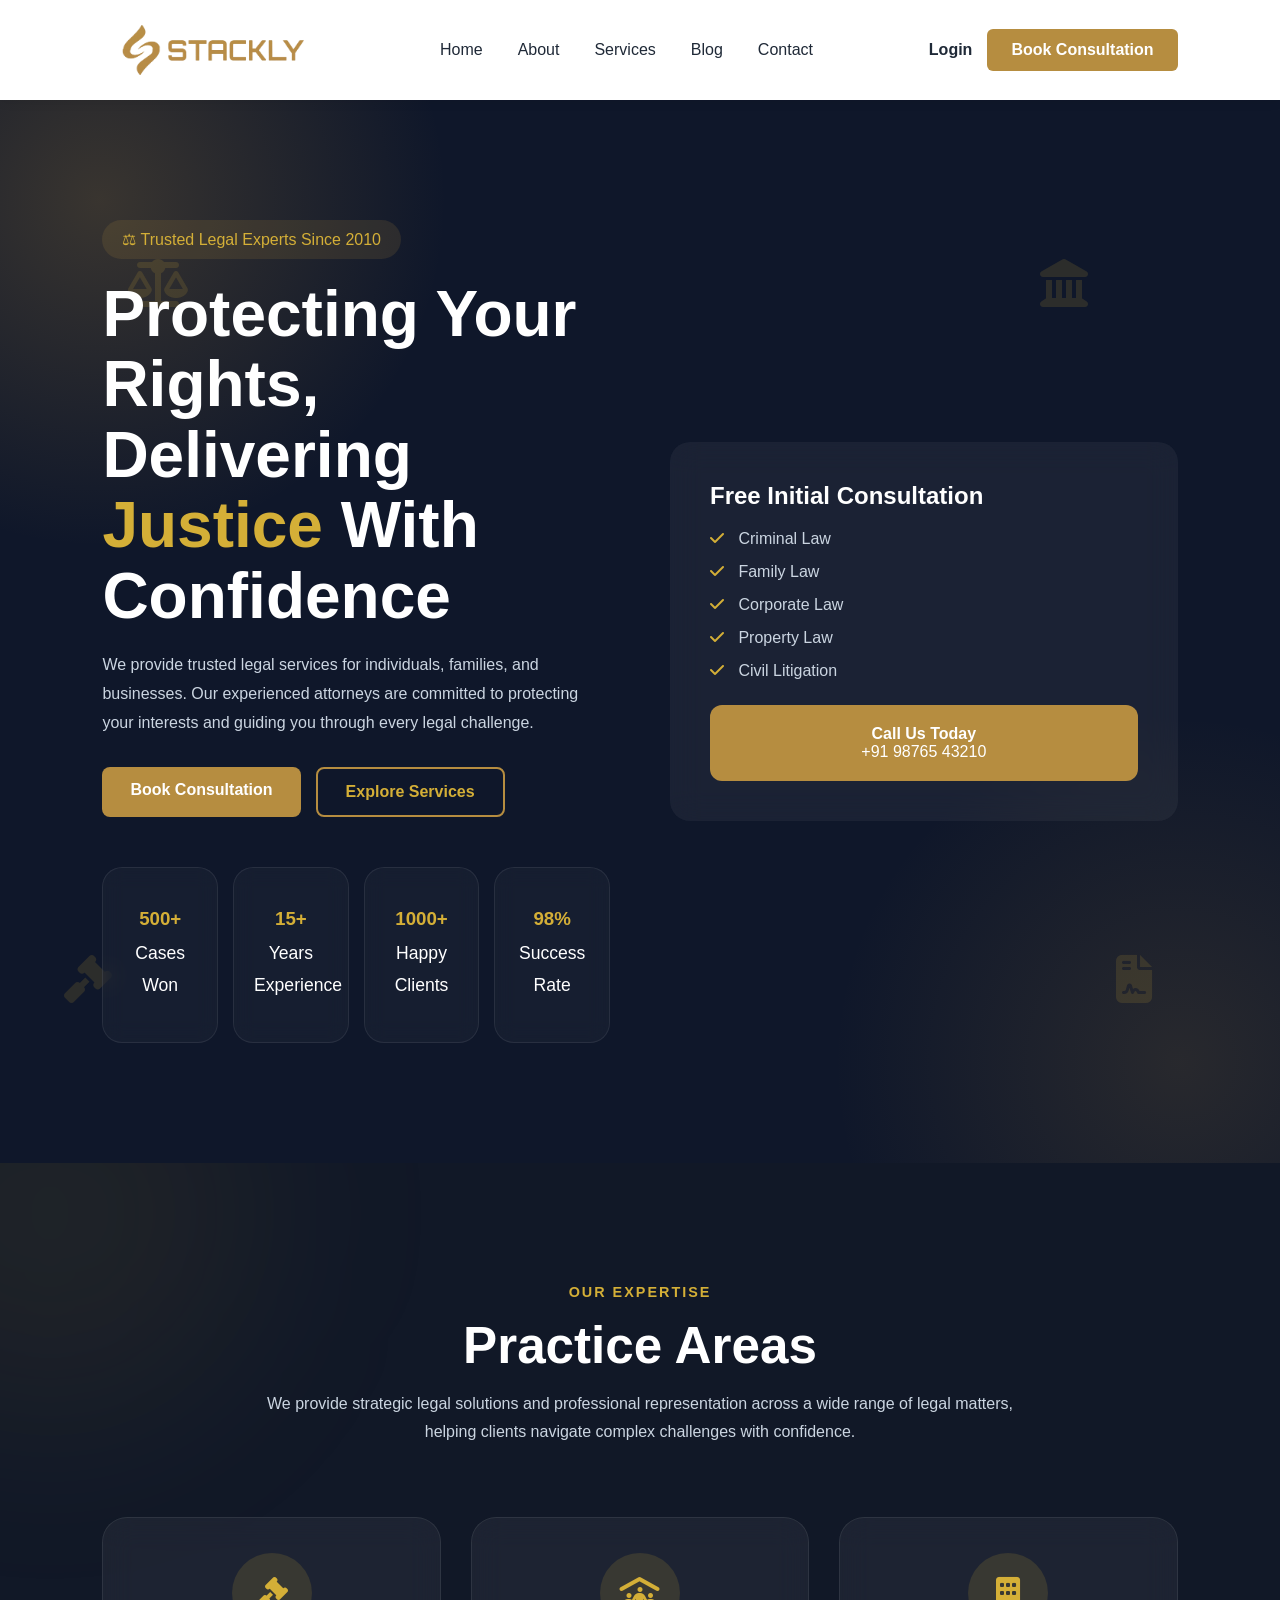
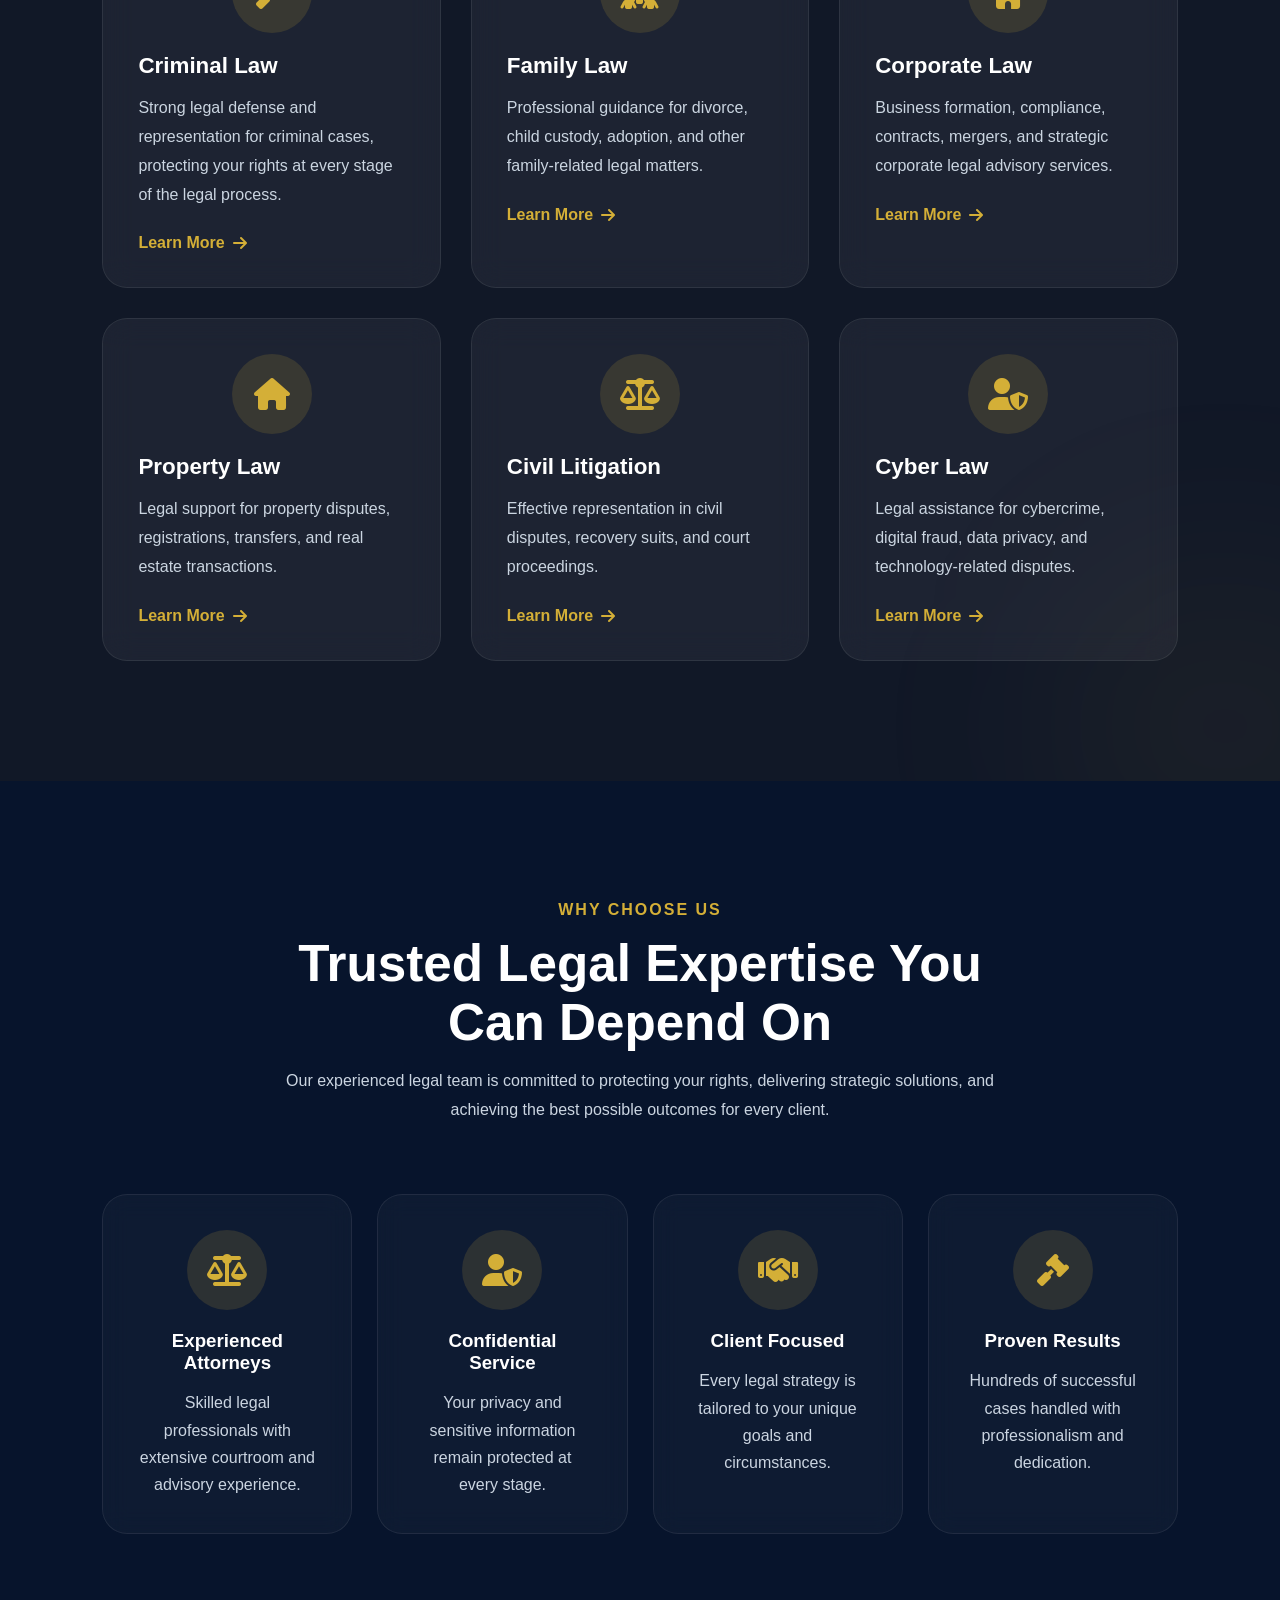
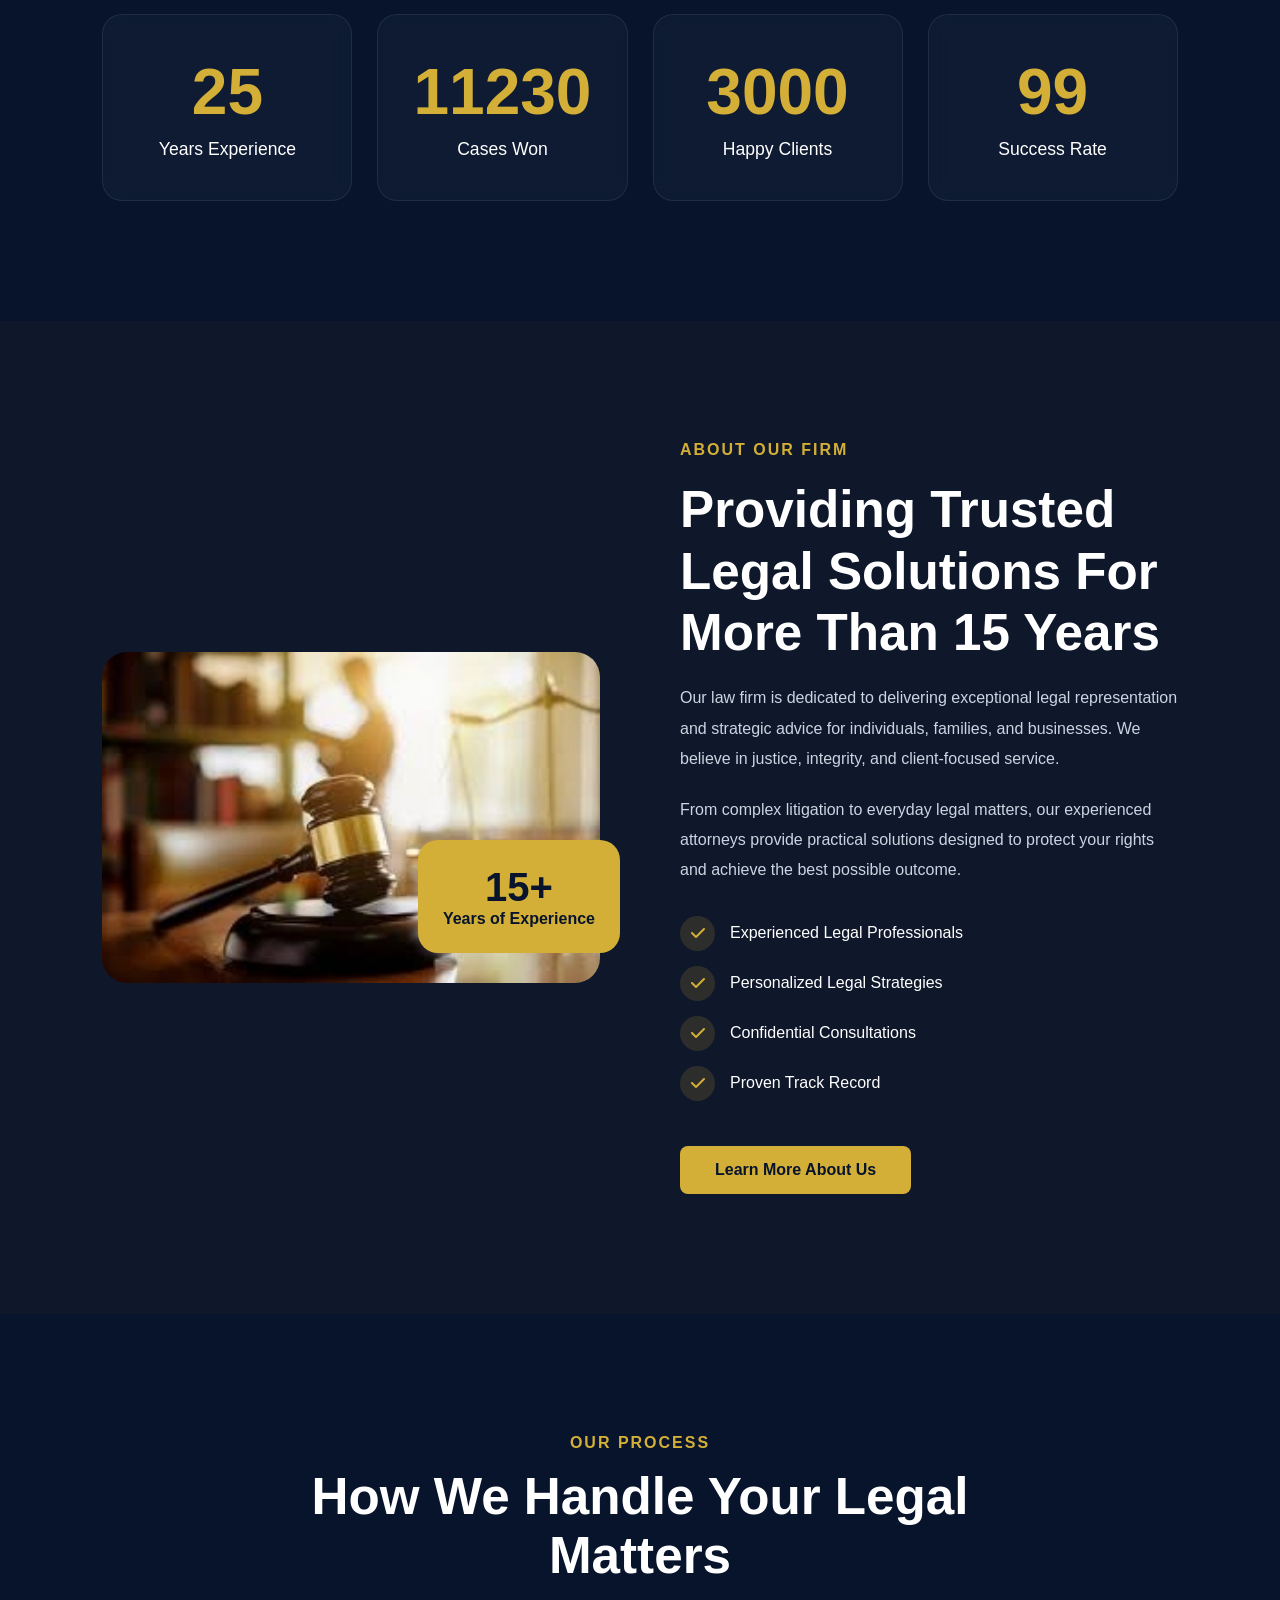
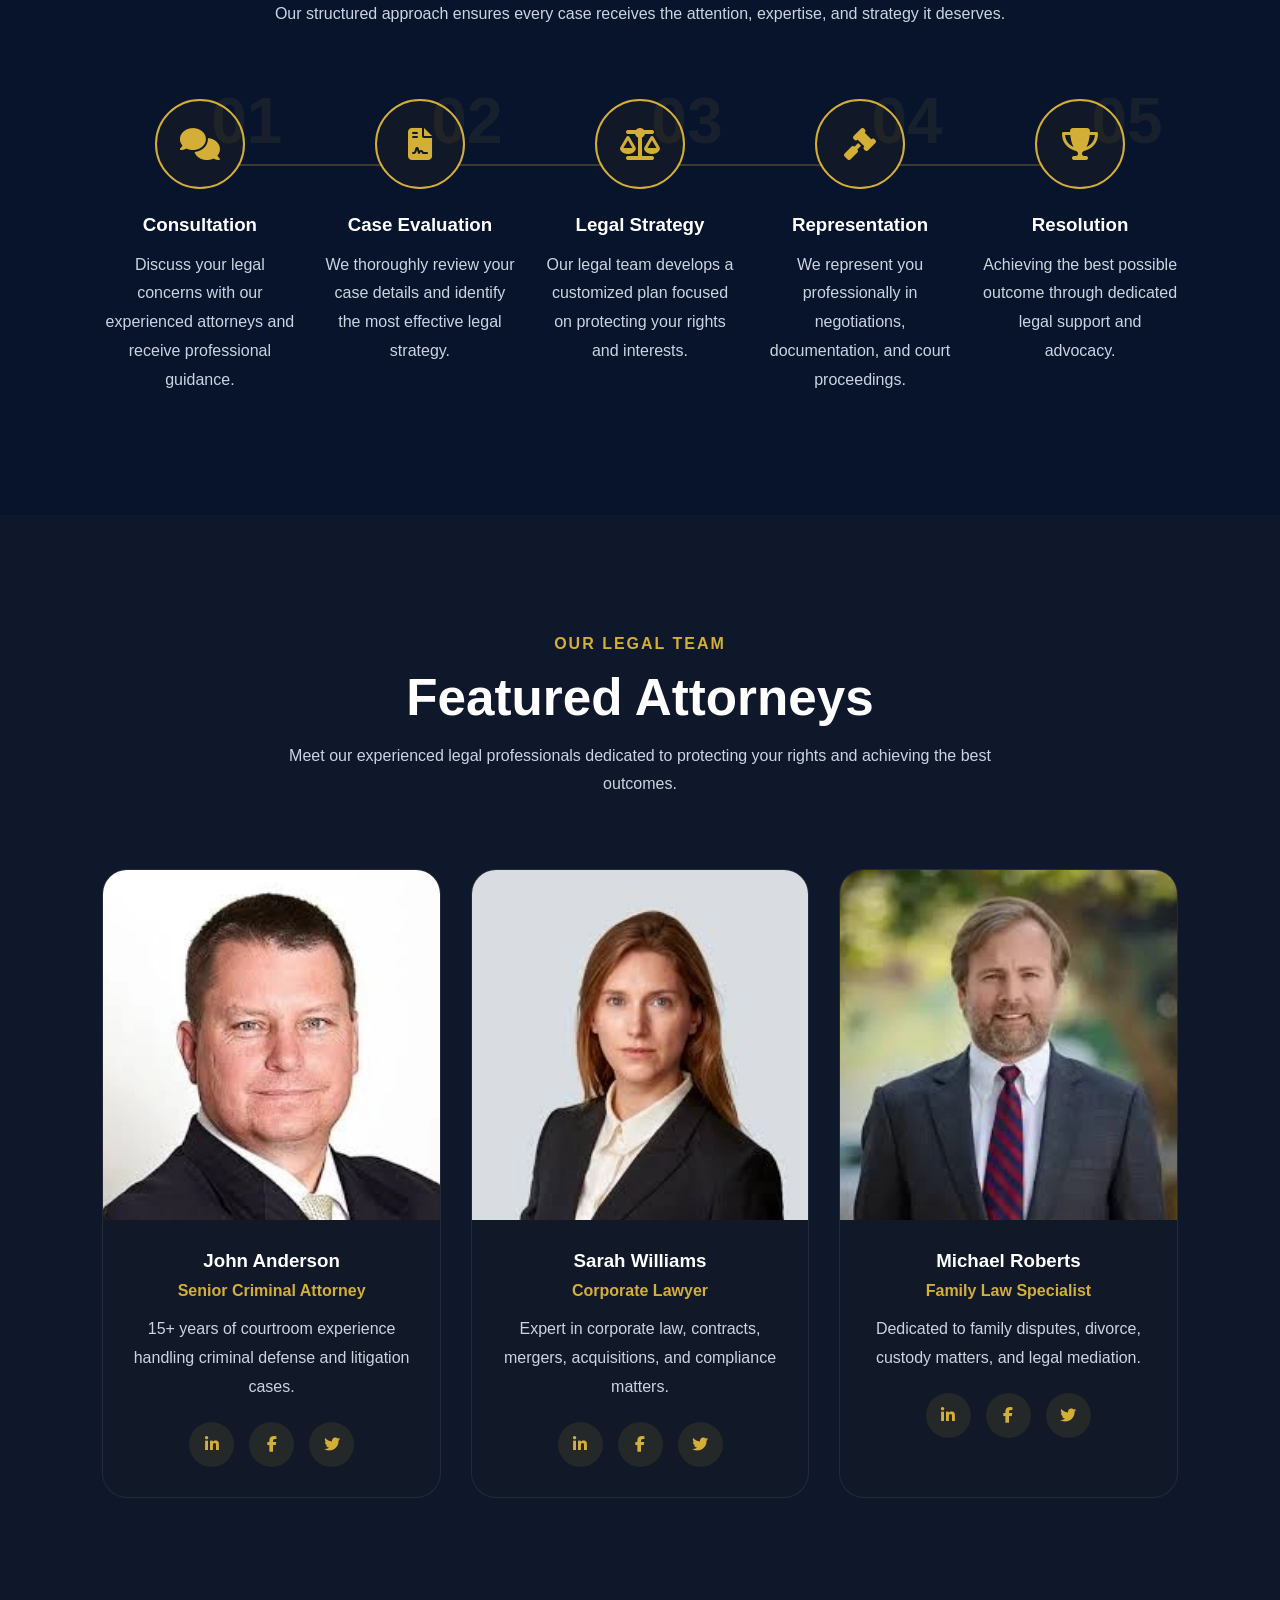
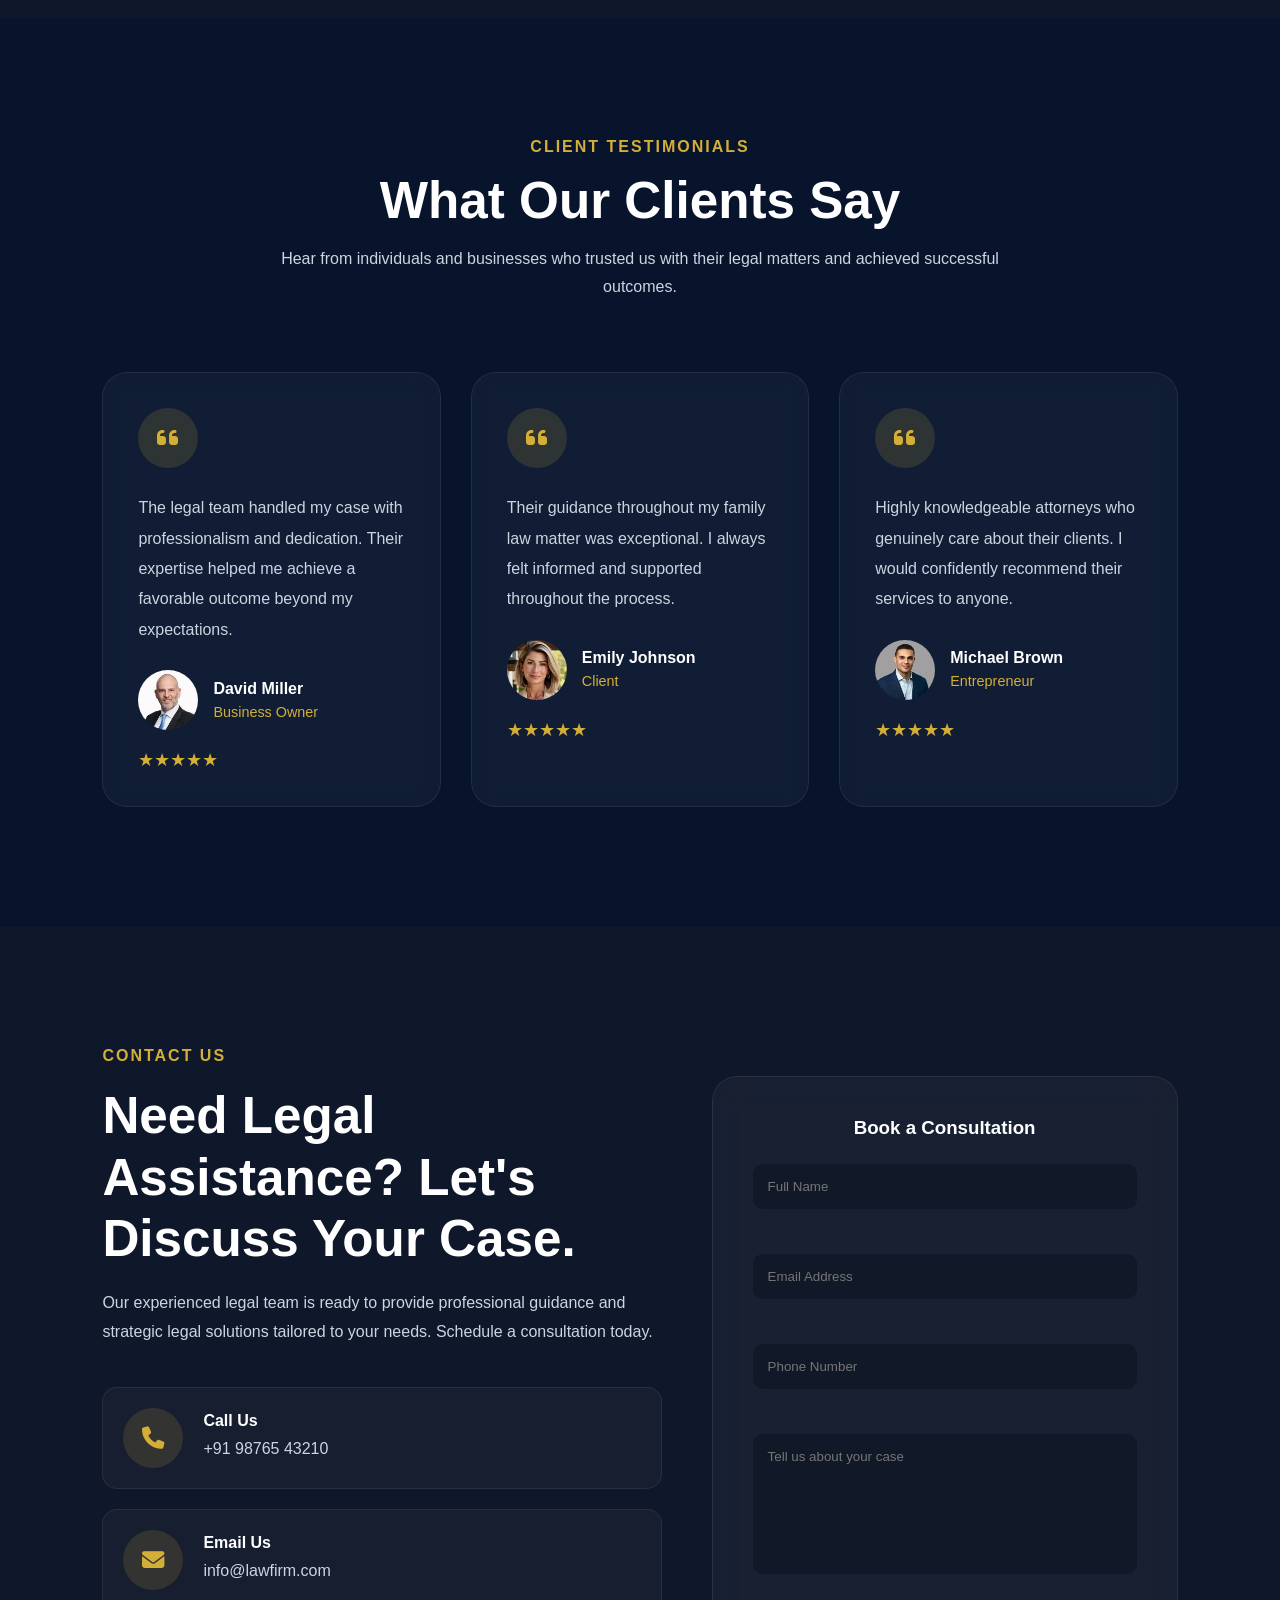
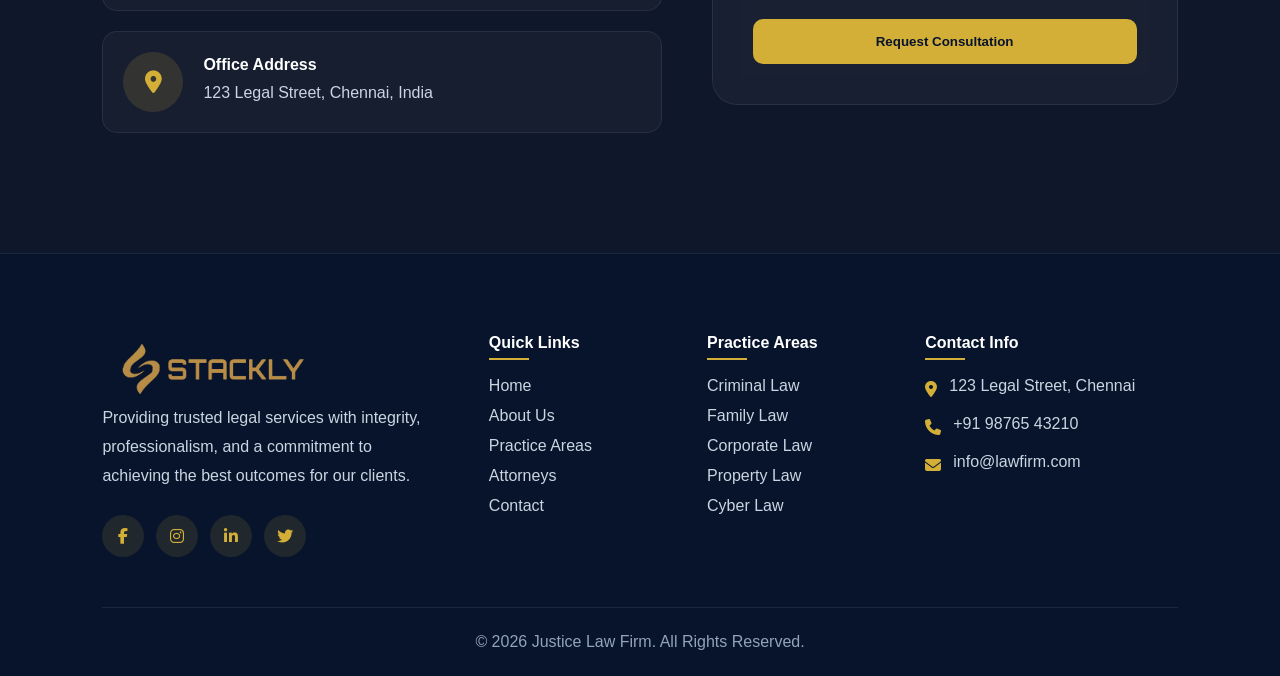
==== index.html @ b15502af "Law services" ====
<!DOCTYPE html>
<html lang="en">

<head>
    <meta charset="UTF-8">
    <meta name="viewport" content="width=device-width, initial-scale=1.0">
    <title>Law Services Navbar</title>
    <link rel="stylesheet" href="style.css">

    <link rel="stylesheet"
        href="https://cdnjs.cloudflare.com/ajax/libs/font-awesome/6.7.2/css/all.min.css">

        
    <link rel="stylesheet"
        href="https://cdnjs.cloudflare.com/ajax/libs/font-awesome/6.7.2/css/all.min.css">

        <link rel="stylesheet"
href="https://cdnjs.cloudflare.com/ajax/libs/font-awesome/6.7.2/css/all.min.css">

</head>

<body>

    <nav class="navbar">

         <div class="logo-container">
      <img src="./asset/logo (2).webp" alt="Company Logo" class="logo-img">
    </div>

        <!-- Center -->
        <ul class="nav-links">
            <li><a href="index.html"class="active">Home</a></li>
            <li><a href="about.html">About</a></li>
            <li><a href="services.html">Services</a></li>
            <li><a href="blog.html">Blog</a></li>
            <li><a href="contact.html">Contact</a></li>
        </ul>

        <!-- Right Side -->
        <div class="nav-right">
            <a href="login.html" class="login-btn">Login</a>
            <a href="404.html" class="consult-btn">Book Consultation</a>
        </div>

        <!-- Hamburger -->
        <div class="menu-toggle">
            <i class="fa-solid fa-bars"></i>
        </div>

    </nav>

    <section class="hero">

        <i class="fa-solid fa-scale-balanced floating-icon icon1"></i>
        <i class="fa-solid fa-gavel floating-icon icon2"></i>
        <i class="fa-solid fa-landmark floating-icon icon3"></i>
        <i class="fa-solid fa-file-contract floating-icon icon4"></i>

        <div class="hero-container">

            <div class="hero-content">

                <div class="badge">
                    ⚖ Trusted Legal Experts Since 2010
                </div>

                <h1>
                    Protecting Your Rights,
                    Delivering <span>Justice</span>
                    With Confidence
                </h1>

                <p>
                    We provide trusted legal services for individuals,
                    families, and businesses. Our experienced attorneys
                    are committed to protecting your interests and guiding
                    you through every legal challenge.
                </p>

                <div class="hero-buttons">
                    <a href="404.html" class="btn-primary">
                        Book Consultation
                    </a>

                    <a href="404.html" class="btn-secondary">
                        Explore Services
                    </a>
                </div>

                <div class="stats">

                    <div class="stat-card">
                        <h3>500+</h3>
                        <p>Cases Won</p>
                    </div>

                    <div class="stat-card">
                        <h3>15+</h3>
                        <p>Years Experience</p>
                    </div>

                    <div class="stat-card">
                        <h3>1000+</h3>
                        <p>Happy Clients</p>
                    </div>

                    <div class="stat-card">
                        <h3>98%</h3>
                        <p>Success Rate</p>
                    </div>

                </div>

            </div>

            <div class="consultation-card">

                <h2>Free Initial Consultation</h2>

                <ul>
                    <li><i class="fa-solid fa-check"></i> Criminal Law</li>
                    <li><i class="fa-solid fa-check"></i> Family Law</li>
                    <li><i class="fa-solid fa-check"></i> Corporate Law</li>
                    <li><i class="fa-solid fa-check"></i> Property Law</li>
                    <li><i class="fa-solid fa-check"></i> Civil Litigation</li>
                </ul>

                <div class="phone-box">
                    <h4>Call Us Today</h4>
                    <p>+91 98765 43210</p>
                </div>

            </div>

        </div>

    </section>

    <section class="practice-areas" id="services">

    <div class="section-header reveal">
        <span>OUR EXPERTISE</span>
        <h2>Practice Areas</h2>
        <p>
            We provide strategic legal solutions and professional representation
            across a wide range of legal matters, helping clients navigate
            complex challenges with confidence.
        </p>
    </div>

    <div class="practice-grid">

        <div class="practice-card reveal">
            <div class="icon-box">
                <i class="fa-solid fa-gavel"></i>
            </div>

            <h3>Criminal Law</h3>

            <p>
                Strong legal defense and representation for criminal cases,
                protecting your rights at every stage of the legal process.
            </p>

            <a href="404.html">
                Learn More
                <i class="fa-solid fa-arrow-right"></i>
            </a>
        </div>

        <div class="practice-card reveal">
            <div class="icon-box">
                <i class="fa-solid fa-people-roof"></i>
            </div>

            <h3>Family Law</h3>

            <p>
                Professional guidance for divorce, child custody, adoption,
                and other family-related legal matters.
            </p>

            <a href="404.html">
                Learn More
                <i class="fa-solid fa-arrow-right"></i>
            </a>
        </div>

        <div class="practice-card reveal">
            <div class="icon-box">
                <i class="fa-solid fa-building"></i>
            </div>

            <h3>Corporate Law</h3>

            <p>
                Business formation, compliance, contracts, mergers,
                and strategic corporate legal advisory services.
            </p>

            <a href="404.html">
                Learn More
                <i class="fa-solid fa-arrow-right"></i>
            </a>
        </div>

        <div class="practice-card reveal">
            <div class="icon-box">
                <i class="fa-solid fa-house"></i>
            </div>

            <h3>Property Law</h3>

            <p>
                Legal support for property disputes, registrations,
                transfers, and real estate transactions.
            </p>

            <a href="404.html">
                Learn More
                <i class="fa-solid fa-arrow-right"></i>
            </a>
        </div>

        <div class="practice-card reveal">
            <div class="icon-box">
                <i class="fa-solid fa-scale-balanced"></i>
            </div>

            <h3>Civil Litigation</h3>

            <p>
                Effective representation in civil disputes, recovery suits,
                and court proceedings.
            </p>

            <a href="404.html">
                Learn More
                <i class="fa-solid fa-arrow-right"></i>
            </a>
        </div>

        <div class="practice-card reveal">
            <div class="icon-box">
                <i class="fa-solid fa-user-shield"></i>
            </div>

            <h3>Cyber Law</h3>
            

            <p>
                Legal assistance for cybercrime, digital fraud,
                data privacy, and technology-related disputes.
            </p>

            <a href="404.html">
                Learn More
                <i class="fa-solid fa-arrow-right"></i>
            </a>
        </div>

    </div>

</section>

<section class="why-us" id="why-us">

    <div class="section-title reveal">
        <span>WHY CHOOSE US</span>
        <h2>Trusted Legal Expertise You Can Depend On</h2>
        <p>
            Our experienced legal team is committed to protecting your rights,
            delivering strategic solutions, and achieving the best possible
            outcomes for every client.
        </p>
    </div>

    <div class="why-grid">

        <div class="why-card reveal">
            <div class="icon-box">
                <i class="fa-solid fa-scale-balanced"></i>
            </div>

            <h3>Experienced Attorneys</h3>

            <p>
                Skilled legal professionals with extensive courtroom and
                advisory experience.
            </p>
        </div>

        <div class="why-card reveal">
            <div class="icon-box">
                <i class="fa-solid fa-user-shield"></i>
            </div>

            <h3>Confidential Service</h3>

            <p>
                Your privacy and sensitive information remain protected at
                every stage.
            </p>
        </div>

        <div class="why-card reveal">
            <div class="icon-box">
                <i class="fa-solid fa-handshake"></i>
            </div>

            <h3>Client Focused</h3>

            <p>
                Every legal strategy is tailored to your unique goals
                and circumstances.
            </p>
        </div>

        <div class="why-card reveal">
            <div class="icon-box">
                <i class="fa-solid fa-gavel"></i>
            </div>

            <h3>Proven Results</h3>

            <p>
                Hundreds of successful cases handled with professionalism
                and dedication.
            </p>
        </div>

    </div>

    <div class="stats-section">

        <div class="stat-card reveal">
            <h2 class="counter" data-target="15">25</h2>
            <p>Years Experience</p>
        </div>

        <div class="stat-card reveal">
            <h2 class="counter" data-target="500">11230</h2>
            <p>Cases Won</p>
        </div>

        <div class="stat-card reveal">
            <h2 class="counter" data-target="1000">3000</h2>
            <p>Happy Clients</p>
        </div>

        <div class="stat-card reveal">
            <h2 class="counter" data-target="98">99</h2>
            <p>Success Rate</p>
        </div>

    </div>

</section>

<section class="about-preview" id="about">

    <div class="about-container">

        <div class="about-image reveal">

            <img src="asset/law 1.webp" alt="Law Firm">

            <div class="experience-badge">
                <h3>15+</h3>
                <p>Years of Experience</p>
            </div>

        </div>

        <div class="about-content reveal">

            <span class="section-tag">
                ABOUT OUR FIRM
            </span>

            <h2>
                Providing Trusted Legal Solutions
                For More Than 15 Years
            </h2>

            <p>
                Our law firm is dedicated to delivering exceptional legal
                representation and strategic advice for individuals,
                families, and businesses. We believe in justice,
                integrity, and client-focused service.
            </p>

            <p>
                From complex litigation to everyday legal matters,
                our experienced attorneys provide practical solutions
                designed to protect your rights and achieve the best
                possible outcome.
            </p>

            <div class="about-features">

                <div class="feature">
                    <i class="fa-solid fa-check"></i>
                    <span>Experienced Legal Professionals</span>
                </div>

                <div class="feature">
                    <i class="fa-solid fa-check"></i>
                    <span>Personalized Legal Strategies</span>
                </div>

                <div class="feature">
                    <i class="fa-solid fa-check"></i>
                    <span>Confidential Consultations</span>
                </div>

                <div class="feature">
                    <i class="fa-solid fa-check"></i>
                    <span>Proven Track Record</span>
                </div>

            </div>

            <a href="404.html" class="about-btn">
                Learn More About Us
            </a>

        </div>

    </div>

</section>

<section class="process-section" id="process">

    <div class="section-title">
        <span>OUR PROCESS</span>
        <h2>How We Handle Your Legal Matters</h2>
        <p>
            Our structured approach ensures every case receives the
            attention, expertise, and strategy it deserves.
        </p>
    </div>

    <div class="process-container">

        <div class="process-card">
            <div class="process-number">01</div>
            <div class="process-icon">
                <i class="fa-solid fa-comments"></i>
            </div>
            <h3>Consultation</h3>
            <p>
                Discuss your legal concerns with our experienced attorneys
                and receive professional guidance.
            </p>
        </div>

        <div class="process-card">
            <div class="process-number">02</div>
            <div class="process-icon">
                <i class="fa-solid fa-file-contract"></i>
            </div>
            <h3>Case Evaluation</h3>
            <p>
                We thoroughly review your case details and identify the
                most effective legal strategy.
            </p>
        </div>

        <div class="process-card">
            <div class="process-number">03</div>
            <div class="process-icon">
                <i class="fa-solid fa-scale-balanced"></i>
            </div>
            <h3>Legal Strategy</h3>
            <p>
                Our legal team develops a customized plan focused on
                protecting your rights and interests.
            </p>
        </div>

        <div class="process-card">
            <div class="process-number">04</div>
            <div class="process-icon">
                <i class="fa-solid fa-gavel"></i>
            </div>
            <h3>Representation</h3>
            <p>
                We represent you professionally in negotiations,
                documentation, and court proceedings.
            </p>
        </div>

        <div class="process-card">
            <div class="process-number">05</div>
            <div class="process-icon">
                <i class="fa-solid fa-trophy"></i>
            </div>
            <h3>Resolution</h3>
            <p>
                Achieving the best possible outcome through dedicated
                legal support and advocacy.
            </p>
        </div>

    </div>

</section>

<section class="attorneys-section" id="attorneys">

    <div class="section-title">
        <span>OUR LEGAL TEAM</span>
        <h2>Featured Attorneys</h2>
        <p>
            Meet our experienced legal professionals dedicated to
            protecting your rights and achieving the best outcomes.
        </p>
    </div>

    <div class="attorneys-grid">

        <div class="attorney-card">
            <div class="attorney-img">
                <img src="asset/img1.webp" alt="Attorney">
            </div>

            <div class="attorney-content">
                <h3>John Anderson</h3>
                <span>Senior Criminal Attorney</span>

                <p>
                    15+ years of courtroom experience handling criminal
                    defense and litigation cases.
                </p>

                <div class="social-links">
                    <a href="404.html"><i class="fa-brands fa-linkedin-in"></i></a>
                    <a href="404.html"><i class="fa-brands fa-facebook-f"></i></a>
                    <a href="404.html"><i class="fa-brands fa-twitter"></i></a>
                </div>
            </div>
        </div>

        <div class="attorney-card">
            <div class="attorney-img">
                <img src="asset/img2.webp" alt="Attorney">
            </div>

            <div class="attorney-content">
                <h3>Sarah Williams</h3>
                <span>Corporate Lawyer</span>

                <p>
                    Expert in corporate law, contracts, mergers,
                    acquisitions, and compliance matters.
                </p>

                <div class="social-links">
                    <a href="404.html"><i class="fa-brands fa-linkedin-in"></i></a>
                    <a href="404.html"><i class="fa-brands fa-facebook-f"></i></a>
                    <a href="404.html"><i class="fa-brands fa-twitter"></i></a>
                </div>
            </div>
        </div>

        <div class="attorney-card">
            <div class="attorney-img">
                <img src="asset/img3.webp" alt="Attorney">
            </div>

            <div class="attorney-content">
                <h3>Michael Roberts</h3>
                <span>Family Law Specialist</span>

                <p>
                    Dedicated to family disputes, divorce,
                    custody matters, and legal mediation.
                </p>

                <div class="social-links">
                    <a href="404.html"><i class="fa-brands fa-linkedin-in"></i></a>
                    <a href="404.html"><i class="fa-brands fa-facebook-f"></i></a>
                    <a href="404.html"><i class="fa-brands fa-twitter"></i></a>
                </div>
            </div>
        </div>

    </div>

</section>

<section class="testimonials-section" id="testimonials">

    <div class="section-title">
        <span>CLIENT TESTIMONIALS</span>
        <h2>What Our Clients Say</h2>
        <p>
            Hear from individuals and businesses who trusted us
            with their legal matters and achieved successful outcomes.
        </p>
    </div>

    <div class="testimonials-grid">

        <div class="testimonial-card">

            <div class="quote-icon">
                <i class="fa-solid fa-quote-left"></i>
            </div>

            <p class="testimonial-text">
                The legal team handled my case with professionalism
                and dedication. Their expertise helped me achieve
                a favorable outcome beyond my expectations.
            </p>

            <div class="client-info">
                <img src="asset/img4.webp" alt="Client">
                <div>
                    <h4>David Miller</h4>
                    <span>Business Owner</span>
                </div>
            </div>

            <div class="stars">
                ★★★★★
            </div>

        </div>

        <div class="testimonial-card">

            <div class="quote-icon">
                <i class="fa-solid fa-quote-left"></i>
            </div>

            <p class="testimonial-text">
                Their guidance throughout my family law matter was
                exceptional. I always felt informed and supported
                throughout the process.
            </p>

            <div class="client-info">
                <img src="asset/img5.webp" alt="Client">
                <div>
                    <h4>Emily Johnson</h4>
                    <span>Client</span>
                </div>
            </div>

            <div class="stars">
                ★★★★★
            </div>

        </div>

        <div class="testimonial-card">

            <div class="quote-icon">
                <i class="fa-solid fa-quote-left"></i>
            </div>

            <p class="testimonial-text">
                Highly knowledgeable attorneys who genuinely care
                about their clients. I would confidently recommend
                their services to anyone.
            </p>

            <div class="client-info">
                <img src="asset/img6.webp" alt="Client">
                <div>
                    <h4>Michael Brown</h4>
                    <span>Entrepreneur</span>
                </div>
            </div>

            <div class="stars">
                ★★★★★
            </div>

        </div>

    </div>

</section>

<section class="contact-preview" id="contact">

    <div class="contact-container">

        <div class="contact-content">

            <span>CONTACT US</span>

            <h2>
                Need Legal Assistance?
                Let's Discuss Your Case.
            </h2>

            <p>
                Our experienced legal team is ready to provide professional
                guidance and strategic legal solutions tailored to your needs.
                Schedule a consultation today.
            </p>

            <div class="contact-info">

                <div class="info-box">
                    <i class="fa-solid fa-phone"></i>
                    <div>
                        <h4>Call Us</h4>
                        <p>+91 98765 43210</p>
                    </div>
                </div>

                <div class="info-box">
                    <i class="fa-solid fa-envelope"></i>
                    <div>
                        <h4>Email Us</h4>
                        <p>info@lawfirm.com</p>
                    </div>
                </div>

                <div class="info-box">
                    <i class="fa-solid fa-location-dot"></i>
                    <div>
                        <h4>Office Address</h4>
                        <p>123 Legal Street, Chennai, India</p>
                    </div>
                </div>

            </div>

        </div>

        <div class="contact-form-card">

            <h3>Book a Consultation</h3>

          <form id="consultationForm">

    <input type="text" id="fullName" placeholder="Full Name">
    <span class="error-message"></span>

    <input type="email" id="email" placeholder="Email Address">
    <span class="error-message"></span>

    <input type="tel" id="phone" placeholder="Phone Number">
    <span class="error-message"></span>

    <textarea id="message" placeholder="Tell us about your case"></textarea>
    <span class="error-message"></span>
    
    <button type="submit">
        Request Consultation
    </button>
    

</form>

        </div>

    </div>

</section>

<footer class="footer">

    <div class="footer-container">

        <!-- Company Info -->

        <div class="footer-column">

         <div class="logo-container">
      <img src="./asset/logo (2).webp" alt="Company Logo" class="logo-img">
    </div>

            <p>
                Providing trusted legal services with integrity,
                professionalism, and a commitment to achieving
                the best outcomes for our clients.
            </p>

            <div class="social-icons">

                <a href="404.html">
                    <i class="fa-brands fa-facebook-f"></i>
                </a>

                <a href="404.html">
                    <i class="fa-brands fa-instagram"></i>
                </a>

                <a href="404.html">
                    <i class="fa-brands fa-linkedin-in"></i>
                </a>

                <a href="404.html">
                    <i class="fa-brands fa-twitter"></i>
                </a>

            </div>

        </div>

        <!-- Quick Links -->

        <div class="footer-column">

            <h4>Quick Links</h4>

            <ul>
                <li><a href="404.html">Home</a></li>
                <li><a href="404.html">About Us</a></li>
                <li><a href="404.html">Practice Areas</a></li>
                <li><a href="404.html">Attorneys</a></li>
                <li><a href="404.html">Contact</a></li>
            </ul>

        </div>

        <!-- Services -->

        <div class="footer-column">

            <h4>Practice Areas</h4>

            <ul>
                <li><a href="404.html">Criminal Law</a></li>
                <li><a href="404.html">Family Law</a></li>
                <li><a href="404.html">Corporate Law</a></li>
                <li><a href="404.html">Property Law</a></li>
                <li><a href="404.html">Cyber Law</a></li>
            </ul>

        </div>

        <!-- Contact -->

        <div class="footer-column">

            <h4>Contact Info</h4>

            <div class="contact-item">
                <i class="fa-solid fa-location-dot"></i>
                <span>123 Legal Street, Chennai</span>
            </div>

            <div class="contact-item">
                <i class="fa-solid fa-phone"></i>
                <span>+91 98765 43210</span>
            </div>

            <div class="contact-item">
                <i class="fa-solid fa-envelope"></i>
                <span>info@lawfirm.com</span>
            </div>

        </div>

    </div>

    <!-- Bottom Footer -->

    <div class="footer-bottom">

        <p>
            © 2026 Justice Law Firm. All Rights Reserved.
        </p>

    </div>

</footer>

    <script src="main.js"></script>

</body>

</html>
---- style.css ----
* {
            margin: 0;
            padding: 0;
            box-sizing: border-box;
            font-family: Arial, sans-serif;
        }

        body {
            min-height: 200vh;
        }

        .navbar {
            position: sticky;
            top: 0;
            z-index: 1000;
            background: #fff;
            padding: 15px 8%;
            display: flex;
            justify-content: space-between;
            align-items: center;
            box-shadow: 0 2px 10px rgba(0, 0, 0, .08);
        }


        .logo-container {

  display: flex;

  align-items: center;

  justify-content: flex-start;

  padding: 10px 20px;
}


.logo-img {

  height: 50px;

  width: auto;

  object-fit: contain;

  transition: transform 0.3s ease;
}


.logo-img:hover {

  transform: scale(1.05);

  cursor: pointer;
}

        /* Center Menu */
        .nav-links {
            display: flex;
            list-style: none;
            gap: 35px;
        }

        .nav-links a {
            text-decoration: none;
            color: #1f2937;
            font-weight: 500;
            transition: .3s;
        }

        .nav-links a:hover {
            color: #b68d40;
        }

        /* Right Side */
        .nav-right {
            display: flex;
            align-items: center;
            gap: 15px;
        }

        .login-btn {
            text-decoration: none;
            color: #1f2937;
            font-weight: 600;
        }

        .consult-btn {
            text-decoration: none;
            background: #b68d40;
            color: white;
            padding: 12px 24px;
            border-radius: 6px;
            font-weight: 600;
            transition: .3s;
        }

        .consult-btn:hover {
            background: #97712d;
        }

        /* Hamburger */
        .menu-toggle {
            display: none;
            font-size: 28px;
            cursor: pointer;
            color: #1f2937;
        }

        /* Mobile Menu */
        @media(max-width: 992px) {

            .menu-toggle {
                display: block;
            }

            .nav-links,
            .nav-right {
                position: fixed;
                left: -100%;
                width: 100%;
                background: white;
                transition: .4s ease;
            }

            .nav-links {
                top: 75px;
                flex-direction: column;
                text-align: center;
                gap: 25px;
                padding: 30px 0;
            }

            .nav-right {
                top: 350px;
                flex-direction: column;
                padding-bottom: 30px;
            }

            .nav-links.active,
            .nav-right.active {
                left: 0;
            }
        }

        *{
    margin:0;
    padding:0;
    box-sizing:border-box;
    font-family:'Poppins',sans-serif;
}

body{
    background:#0f172a;
    overflow-x:hidden;
}

.hero{
    min-height:100vh;
    display:flex;
    align-items:center;
    justify-content:center;
    padding:120px 8%;
    position:relative;
    overflow:hidden;
}

.hero::before{
    content:'';
    position:absolute;
    width:700px;
    height:700px;
    background:radial-gradient(circle,
    rgba(182,141,64,.25),
    transparent 70%);
    top:-250px;
    left:-250px;
    animation:move1 8s infinite ease-in-out;
}

.hero::after{
    content:'';
    position:absolute;
    width:700px;
    height:700px;
    background:radial-gradient(circle,
    rgba(182,141,64,.15),
    transparent 70%);
    bottom:-250px;
    right:-250px;
    animation:move2 10s infinite ease-in-out;
}

@keyframes move1{
    50%{
        transform:translateY(40px);
    }
}

@keyframes move2{
    50%{
        transform:translateY(-40px);
    }
}

.hero-container{
    width:100%;
    max-width:1300px;
    display:grid;
    grid-template-columns:1fr 1fr;
    gap:60px;
    align-items:center;
    z-index:2;
}

.badge{
    display:inline-block;
    padding:10px 20px;
    border-radius:30px;
    background:rgba(182,141,64,.15);
    color:#d4af37;
    margin-bottom:20px;
}

.hero-content h1{
    color:#fff;
    font-size:clamp(2.5rem,5vw,4.5rem);
    line-height:1.1;
    margin-bottom:20px;
}

.hero-content h1 span{
    color:#d4af37;
}

.hero-content p{
    color:#cbd5e1;
    line-height:1.8;
    margin-bottom:30px;
}

.hero-buttons{
    display:flex;
    gap:15px;
    flex-wrap:wrap;
}

.btn-primary,
.btn-secondary{
    text-decoration:none;
    padding:14px 28px;
    border-radius:8px;
    font-weight:600;
}

.btn-primary{
    background:#b68d40;
    color:#fff;
}

.btn-secondary{
    border:2px solid #b68d40;
    color:#d4af37;
}

.stats{
    margin-top:50px;
    display:grid;
    grid-template-columns:repeat(4,1fr);
    gap:15px;
}

.stat-card{
    background:rgba(255,255,255,.05);
    backdrop-filter:blur(10px);
    border-radius:15px;
    padding:20px;
    text-align:center;
}

.stat-card h3{
    color:#d4af37;
    margin-bottom:8px;
}

.stat-card p{
    color:#fff;
    margin:0;
}

.consultation-card{
    background:rgba(255,255,255,.05);
    backdrop-filter:blur(15px);
    border-radius:20px;
    padding:40px;
}

.consultation-card h2{
    color:#fff;
    margin-bottom:20px;
}

.consultation-card ul{
    list-style:none;
}

.consultation-card li{
    color:#cbd5e1;
    margin-bottom:15px;
}

.consultation-card i{
    color:#d4af37;
    margin-right:10px;
}

.phone-box{
    background:#b68d40;
    padding:20px;
    border-radius:12px;
    text-align:center;
    margin-top:25px;
}

.phone-box h4,
.phone-box p{
    color:#fff;
}

.floating-icon{
    position:absolute;
    font-size:3rem;
    color:rgba(212,175,55,.15);
    animation:float 6s infinite ease-in-out;
}

.icon1{
    top:15%;
    left:10%;
}

.icon2{
    bottom:15%;
    left:5%;
}

.icon3{
    top:15%;
    right:15%;
}

.icon4{
    bottom:15%;
    right:10%;
}

@keyframes float{
    50%{
        transform:translateY(-20px);
    }
}

@media(max-width:992px){

    .hero-container{
        grid-template-columns:1fr;
    }

    .stats{
        grid-template-columns:repeat(2,1fr);
    }
}

@media(max-width:576px){

    .hero{
        padding:100px 20px;
    }

    .stats{
        grid-template-columns:1fr;
    }

    .hero-buttons{
        flex-direction:column;
    }

    .btn-primary,
    .btn-secondary{
        width:100%;
        text-align:center;
    }

    .consultation-card{
        padding:25px;
    }
}

.practice-areas{
    padding:120px 8%;
    background:#111827;
    position:relative;
    overflow:hidden;
}

.practice-areas::before{
    content:"";
    position:absolute;
    width:400px;
    height:400px;
    background:rgba(212,175,55,.08);
    border-radius:50%;
    top:-150px;
    left:-150px;
    filter:blur(100px);
}

.practice-areas::after{
    content:"";
    position:absolute;
    width:350px;
    height:350px;
    background:rgba(212,175,55,.05);
    border-radius:50%;
    bottom:-120px;
    right:-120px;
    filter:blur(100px);
}

.section-header{
    text-align:center;
    max-width:750px;
    margin:0 auto 70px;
}

.section-header span{
    color:#d4af37;
    font-size:.9rem;
    letter-spacing:2px;
    font-weight:600;
}

.section-header h2{
    color:#fff;
    font-size:clamp(2.2rem,4vw,3.5rem);
    margin:15px 0;
}

.section-header p{
    color:#cbd5e1;
    line-height:1.8;
}

.practice-grid{
    display:grid;
    grid-template-columns:repeat(3,1fr);
    gap:30px;
}

.practice-card{
    background:rgba(255,255,255,.05);
    backdrop-filter:blur(15px);
    border:1px solid rgba(255,255,255,.08);
    border-radius:25px;
    padding:35px;
    transition:.4s ease;
    position:relative;
}

.practice-card:hover{
    transform:translateY(-12px);
    border-color:#d4af37;
    box-shadow:0 20px 40px rgba(0,0,0,.25);
}

.icon-box{
    width:75px;
    height:75px;
    border-radius:18px;
    background:rgba(212,175,55,.15);
    display:flex;
    justify-content:center;
    align-items:center;
    margin-bottom:25px;
}

.icon-box i{
    color:#d4af37;
    font-size:2rem;
}

.practice-card h3{
    color:#fff;
    margin-bottom:15px;
    font-size:1.4rem;
}

.practice-card p{
    color:#cbd5e1;
    line-height:1.8;
    margin-bottom:25px;
}

.practice-card a{
    color:#d4af37;
    text-decoration:none;
    font-weight:600;
    display:inline-flex;
    align-items:center;
    gap:8px;
}

.practice-card a i{
    transition:.3s;
}

.practice-card:hover a i{
    transform:translateX(6px);
}

/* Scroll Animation */

.reveal{
    opacity:0;
    transform:translateY(80px);
    transition:all .9s cubic-bezier(.17,.67,.35,1);
}

.reveal.active{
    opacity:1;
    transform:translateY(0);
}

.practice-card:nth-child(1){transition-delay:.1s;}
.practice-card:nth-child(2){transition-delay:.2s;}
.practice-card:nth-child(3){transition-delay:.3s;}
.practice-card:nth-child(4){transition-delay:.4s;}
.practice-card:nth-child(5){transition-delay:.5s;}
.practice-card:nth-child(6){transition-delay:.6s;}

/* Tablet */

@media(max-width:992px){

    .practice-grid{
        grid-template-columns:repeat(2,1fr);
    }
}

/* Mobile */

@media(max-width:768px){

    .practice-areas{
        padding:90px 20px;
    }

    .practice-grid{
        grid-template-columns:1fr;
    }

    .practice-card{
        padding:30px;
    }

    .icon-box{
        width:65px;
        height:65px;
    }

    .icon-box i{
        font-size:1.7rem;
    }
}

.why-us{
    padding:120px 8%;
    background:#07142c;
    overflow:hidden;
}

.section-title{
    text-align:center;
    max-width:800px;
    margin:auto;
    margin-bottom:70px;
}

.section-title span{
    color:#d4af37;
    letter-spacing:2px;
    font-weight:600;
}

.section-title h2{
    color:#fff;
    font-size:clamp(2.5rem,4vw,4rem);
    margin:15px 0;
}

.section-title p{
    color:#cbd5e1;
    line-height:1.8;
}

.why-grid{
    display:grid;
    grid-template-columns:repeat(4,1fr);
    gap:25px;
    margin-bottom:80px;
}

.why-card{
    background:rgba(255,255,255,.03);
    border:1px solid rgba(255,255,255,.08);
    backdrop-filter:blur(12px);
    border-radius:25px;
    padding:35px;
    text-align:center;
    transition:.4s;
}

.why-card:hover{
    transform:translateY(-10px);
    border-color:#d4af37;
    box-shadow:0 15px 40px rgba(212,175,55,.15);
}

.icon-box{
    width:80px;
    height:80px;
    margin:auto;
    margin-bottom:20px;
    border-radius:50%;
    background:rgba(212,175,55,.15);
    display:flex;
    justify-content:center;
    align-items:center;
}

.icon-box i{
    font-size:2rem;
    color:#d4af37;
}

.why-card h3{
    color:white;
    margin-bottom:15px;
}

.why-card p{
    color:#cbd5e1;
    line-height:1.7;
}

/* Stats */

.stats-section{
    display:grid;
    grid-template-columns:repeat(4,1fr);
    gap:25px;
}

.stat-card{
    position:relative;
    overflow:hidden;
    text-align:center;
    padding:40px 20px;
    border-radius:20px;
    background:rgba(255,255,255,.03);
    border:1px solid rgba(255,255,255,.08);
    transition:.4s;
}

.stat-card:hover{
    transform:translateY(-10px);
    border-color:#d4af37;
}

.stat-card::before{
    content:'';
    position:absolute;
    top:0;
    left:-100%;
    width:100%;
    height:4px;
    background:#d4af37;
    transition:.8s;
}

.stat-card:hover::before{
    left:0;
}

.stat-card h2{
    font-size:4rem;
    color:#d4af37;
    margin-bottom:10px;
}

.stat-card p{
    color:white;
    font-size:1.1rem;
}

/* Scroll Animation */

.reveal{
    opacity:0;
    transform:translateY(60px);
    transition:all .8s ease;
}

.reveal.active{
    opacity:1;
    transform:translateY(0);
}

/* Tablet */

@media(max-width:992px){

    .why-grid{
        grid-template-columns:repeat(2,1fr);
    }

    .stats-section{
        grid-template-columns:repeat(2,1fr);
    }
}

/* Mobile */

@media(max-width:768px){

    .why-us{
        padding:90px 20px;
    }

    .why-grid{
        grid-template-columns:1fr;
    }

    .stats-section{
        grid-template-columns:1fr;
    }

    .stat-card h2{
        font-size:3rem;
    }
}

.about-preview{
    padding:120px 8%;
    background:#0f172a;
}

.about-container{
    display:grid;
    grid-template-columns:1fr 1fr;
    gap:80px;
    align-items:center;
}

.about-image{
    position:relative;
}

.about-image img{
    width:100%;
    display:block;
    border-radius:25px;
}

.experience-badge{
    position:absolute;
    bottom:30px;
    right:-20px;

    background:#d4af37;
    padding:25px;

    border-radius:20px;

    text-align:center;
}

.experience-badge h3{
    font-size:2.5rem;
    color:#07142c;
}

.experience-badge p{
    color:#07142c;
    font-weight:600;
}

.section-tag{
    color:#d4af37;
    letter-spacing:2px;
    font-weight:600;
}

.about-content h2{
    color:#fff;
    font-size:clamp(2rem,4vw,3.5rem);
    margin:20px 0;
    line-height:1.2;
}

.about-content p{
    color:#cbd5e1;
    line-height:1.9;
    margin-bottom:20px;
}

.about-features{
    margin:30px 0;
    display:grid;
    gap:15px;
}

.feature{
    display:flex;
    align-items:center;
    gap:15px;
}

.feature i{
    width:35px;
    height:35px;
    display:flex;
    align-items:center;
    justify-content:center;

    border-radius:50%;

    background:rgba(212,175,55,.15);
    color:#d4af37;
}

.feature span{
    color:white;
}

.about-btn{
    display:inline-block;
    margin-top:15px;

    background:#d4af37;
    color:#07142c;

    padding:15px 35px;

    border-radius:8px;

    text-decoration:none;
    font-weight:600;

    transition:.4s;
}

.about-btn:hover{
    transform:translateY(-5px);
}

/* Scroll Animation */

.reveal{
    opacity:0;
    transform:translateY(60px);
    transition:all .8s ease;
}

.reveal.active{
    opacity:1;
    transform:translateY(0);
}

/* Tablet */

@media(max-width:992px){

    .about-container{
        grid-template-columns:1fr;
    }

    .experience-badge{
        right:20px;
    }
}

/* Mobile */

@media(max-width:768px){

    .about-preview{
        padding:90px 20px;
    }

    .about-container{
        gap:50px;
    }

    .experience-badge{
        padding:20px;
        right:10px;
        bottom:10px;
    }

    .experience-badge h3{
        font-size:2rem;
    }

    .about-content h2{
        font-size:2rem;
    }
}

.process-section{
    padding:120px 8%;
    background:#07142c;
}

.section-title{
    text-align:center;
    max-width:750px;
    margin:auto;
    margin-bottom:80px;
}

.section-title span{
    color:#d4af37;
    font-weight:600;
    letter-spacing:2px;
}

.section-title h2{
    color:#fff;
    font-size:clamp(2.2rem,4vw,4rem);
    margin:15px 0;
}

.section-title p{
    color:#cbd5e1;
    line-height:1.8;
}

.process-container{
    display:grid;
    grid-template-columns:repeat(5,1fr);
    gap:25px;
    position:relative;
}

.process-container::before{
    content:'';
    position:absolute;
    top:65px;
    left:10%;
    width:80%;
    height:2px;
    background:rgba(212,175,55,.25);
    z-index:0;
}

.process-card{
    position:relative;
    z-index:1;
    text-align:center;
}

.process-number{
    position:absolute;
    top:-15px;
    right:15px;
    font-size:4rem;
    font-weight:700;
    color:rgba(212,175,55,.08);
}

.process-icon{
    width:90px;
    height:90px;
    margin:auto;
    border-radius:50%;
    background:#111827;
    border:2px solid #d4af37;
    display:flex;
    justify-content:center;
    align-items:center;
    margin-bottom:25px;
    transition:.4s;
}

.process-icon i{
    font-size:2rem;
    color:#d4af37;
}

.process-card:hover .process-icon{
    transform:translateY(-10px);
    box-shadow:0 0 25px rgba(212,175,55,.3);
}

.process-card h3{
    color:#fff;
    margin-bottom:15px;
}

.process-card p{
    color:#cbd5e1;
    line-height:1.8;
}

/* Tablet */

@media(max-width:992px){

    .process-container{
        grid-template-columns:repeat(2,1fr);
    }

    .process-container::before{
        display:none;
    }
}

/* Mobile */

@media(max-width:768px){

    .process-section{
        padding:90px 20px;
    }

    .process-container{
        grid-template-columns:1fr;
    }

    .process-number{
        font-size:3rem;
    }
}

.attorneys-section{
    padding:120px 8%;
    background:#0f172a;
}

.section-title{
    text-align:center;
    max-width:750px;
    margin:auto;
    margin-bottom:70px;
}

.section-title span{
    color:#d4af37;
    font-weight:600;
    letter-spacing:2px;
}

.section-title h2{
    color:white;
    font-size:clamp(2.5rem,4vw,4rem);
    margin:15px 0;
}

.section-title p{
    color:#cbd5e1;
    line-height:1.8;
}

.attorneys-grid{
    display:grid;
    grid-template-columns:repeat(3,1fr);
    gap:30px;
}

.attorney-card{
    background:#111827;
    border-radius:25px;
    overflow:hidden;
    transition:.4s;
    border:1px solid rgba(255,255,255,.08);
}

.attorney-card:hover{
    transform:translateY(-12px);
    border-color:#d4af37;
    box-shadow:0 20px 40px rgba(212,175,55,.15);
}

.attorney-img{
    height:350px;
    overflow:hidden;
}

.attorney-img img{
    width:100%;
    height:100%;
    object-fit:cover;
    transition:.5s;
}

.attorney-card:hover img{
    transform:scale(1.08);
}

.attorney-content{
    padding:30px;
    text-align:center;
}

.attorney-content h3{
    color:white;
    margin-bottom:10px;
}

.attorney-content span{
    color:#d4af37;
    display:block;
    margin-bottom:15px;
    font-weight:600;
}

.attorney-content p{
    color:#cbd5e1;
    line-height:1.8;
    margin-bottom:20px;
}

.social-links{
    display:flex;
    justify-content:center;
    gap:15px;
}

.social-links a{
    width:45px;
    height:45px;
    border-radius:50%;
    background:rgba(212,175,55,.1);
    display:flex;
    justify-content:center;
    align-items:center;
    text-decoration:none;
    color:#d4af37;
    transition:.3s;
}

.social-links a:hover{
    background:#d4af37;
    color:#07142c;
}

/* Tablet */

@media(max-width:992px){

    .attorneys-grid{
        grid-template-columns:repeat(2,1fr);
    }
}

/* Mobile */

@media(max-width:768px){

    .attorneys-section{
        padding:90px 20px;
    }

    .attorneys-grid{
        grid-template-columns:1fr;
    }

    .attorney-img{
        height:300px;
    }
}

.testimonials-section{
    padding:120px 8%;
    background:#07142c;
}

.section-title{
    text-align:center;
    max-width:750px;
    margin:auto;
    margin-bottom:70px;
}

.section-title span{
    color:#d4af37;
    letter-spacing:2px;
    font-weight:600;
}

.section-title h2{
    color:#fff;
    font-size:clamp(2.5rem,4vw,4rem);
    margin:15px 0;
}

.section-title p{
    color:#cbd5e1;
    line-height:1.8;
}

.testimonials-grid{
    display:grid;
    grid-template-columns:repeat(3,1fr);
    gap:30px;
}

.testimonial-card{
    background:rgba(255,255,255,.04);
    backdrop-filter:blur(12px);
    border:1px solid rgba(255,255,255,.08);
    border-radius:25px;
    padding:35px;
    transition:.4s;
}

.testimonial-card:hover{
    transform:translateY(-12px);
    border-color:#d4af37;
    box-shadow:0 20px 40px rgba(212,175,55,.15);
}

.quote-icon{
    width:60px;
    height:60px;
    border-radius:50%;
    background:rgba(212,175,55,.15);
    display:flex;
    justify-content:center;
    align-items:center;
    margin-bottom:25px;
}

.quote-icon i{
    color:#d4af37;
    font-size:1.5rem;
}

.testimonial-text{
    color:#cbd5e1;
    line-height:1.9;
    margin-bottom:25px;
}

.client-info{
    display:flex;
    align-items:center;
    gap:15px;
}

.client-info img{
    width:60px;
    height:60px;
    border-radius:50%;
    object-fit:cover;
}

.client-info h4{
    color:#fff;
    margin-bottom:5px;
}

.client-info span{
    color:#d4af37;
    font-size:.9rem;
}

.stars{
    margin-top:20px;
    color:#d4af37;
    font-size:1.1rem;
}

/* Tablet */

@media(max-width:992px){

    .testimonials-grid{
        grid-template-columns:repeat(2,1fr);
    }
}

/* Mobile */

@media(max-width:768px){

    .testimonials-section{
        padding:90px 20px;
    }

    .testimonials-grid{
        grid-template-columns:1fr;
    }
}


.contact-preview{
    padding:120px 8%;
    background:#0f172a;
}

.contact-container{
    display:grid;
    grid-template-columns:1.2fr 1fr;
    gap:50px;
    align-items:center;
}

.contact-content span{
    color:#d4af37;
    letter-spacing:2px;
    font-weight:600;
}

.contact-content h2{
    color:#fff;
    font-size:clamp(2.5rem,4vw,4rem);
    margin:20px 0;
    line-height:1.2;
}

.contact-content p{
    color:#cbd5e1;
    line-height:1.8;
}

.contact-info{
    margin-top:40px;
    display:grid;
    gap:20px;
}

.info-box{
    display:flex;
    gap:20px;
    align-items:center;
    padding:20px;
    border-radius:15px;
    background:rgba(255,255,255,.03);
    border:1px solid rgba(255,255,255,.08);
    transition:.3s;
}

.info-box:hover{
    transform:translateX(10px);
    border-color:#d4af37;
}

.info-box i{
    width:60px;
    height:60px;
    display:flex;
    justify-content:center;
    align-items:center;
    border-radius:50%;
    background:rgba(212,175,55,.15);
    color:#d4af37;
    font-size:1.4rem;
}

.info-box h4{
    color:white;
    margin-bottom:5px;
}

.info-box p{
    color:#cbd5e1;
}

.contact-form-card{
    background:rgba(255,255,255,.04);
    backdrop-filter:blur(15px);
    border:1px solid rgba(255,255,255,.08);
    border-radius:25px;
    padding:40px;
}

.contact-form-card h3{
    color:white;
    margin-bottom:25px;
    text-align:center;
}

.contact-form-card form{
    display:flex;
    flex-direction:column;
    gap:15px;
}

.contact-form-card input,
.contact-form-card textarea{
    width:100%;
    padding:15px;
    border:none;
    outline:none;
    border-radius:10px;
    background:#111827;
    color:white;
}

.contact-form-card textarea{
    resize:none;
    height:140px;
}

.contact-form-card button{
    padding:15px;
    border:none;
    border-radius:10px;
    background:#d4af37;
    color:#07142c;
    font-weight:600;
    cursor:pointer;
    transition:.3s;
}

.contact-form-card button:hover{
    transform:translateY(-3px);
}

@media(max-width:992px){

    .contact-container{
        grid-template-columns:1fr;
    }

}

@media(max-width:768px){

    .contact-preview{
        padding:90px 20px;
    }

    .contact-form-card{
        padding:25px;
    }

}

.error-message{
    color:#ff4d4d;
    font-size:13px;
    display:block;
    margin:5px 0 10px;
}

.error{
    border:1px solid #ff4d4d !important;
}

.footer{
    background:#07142c;
    padding:80px 8% 0;
    border-top:1px solid rgba(255,255,255,.08);
}

.footer-container{
    display:grid;
    grid-template-columns:2fr 1fr 1fr 1.5fr;
    gap:50px;
    padding-bottom:50px;
}

.footer-logo{
    display:flex;
    align-items:center;
    gap:10px;
    margin-bottom:20px;
}

.footer-logo i{
    font-size:2rem;
    color:#d4af37;
}

.footer-logo h3{
    color:#fff;
}

.footer-column p{
    color:#cbd5e1;
    line-height:1.8;
}

.footer-column h4{
    color:#fff;
    margin-bottom:25px;
    position:relative;
}

.footer-column h4::after{
    content:'';
    position:absolute;
    left:0;
    bottom:-8px;
    width:40px;
    height:2px;
    background:#d4af37;
}

.footer-column ul{
    list-style:none;
}

.footer-column ul li{
    margin-bottom:12px;
}

.footer-column ul li a{
    color:#cbd5e1;
    text-decoration:none;
    transition:.3s;
}

.footer-column ul li a:hover{
    color:#d4af37;
    padding-left:5px;
}

.social-icons{
    display:flex;
    gap:12px;
    margin-top:25px;
}

.social-icons a{
    width:42px;
    height:42px;
    border-radius:50%;
    background:rgba(212,175,55,.12);
    display:flex;
    align-items:center;
    justify-content:center;
    color:#d4af37;
    text-decoration:none;
    transition:.3s;
}

.social-icons a:hover{
    background:#d4af37;
    color:#07142c;
    transform:translateY(-5px);
}

.contact-item{
    display:flex;
    gap:12px;
    margin-bottom:18px;
    color:#cbd5e1;
}

.contact-item i{
    color:#d4af37;
    margin-top:4px;
}

.footer-bottom{
    border-top:1px solid rgba(255,255,255,.08);
    text-align:center;
    padding:25px 0;
}

.footer-bottom p{
    color:#94a3b8;
}

/* Tablet */

@media(max-width:992px){

    .footer-container{
        grid-template-columns:repeat(2,1fr);
    }

}

/* Mobile */

@media(max-width:768px){

    .footer{
        padding:60px 20px 0;
    }

    .footer-container{
        grid-template-columns:1fr;
        gap:40px;
    }

    .footer-column{
        text-align:center;
    }

    .footer-logo{
        justify-content:center;
    }

    .social-icons{
        justify-content:center;
    }

    .contact-item{
        justify-content:center;
    }

    .footer-column h4::after{
        left:50%;
        transform:translateX(-50%);
    }
}
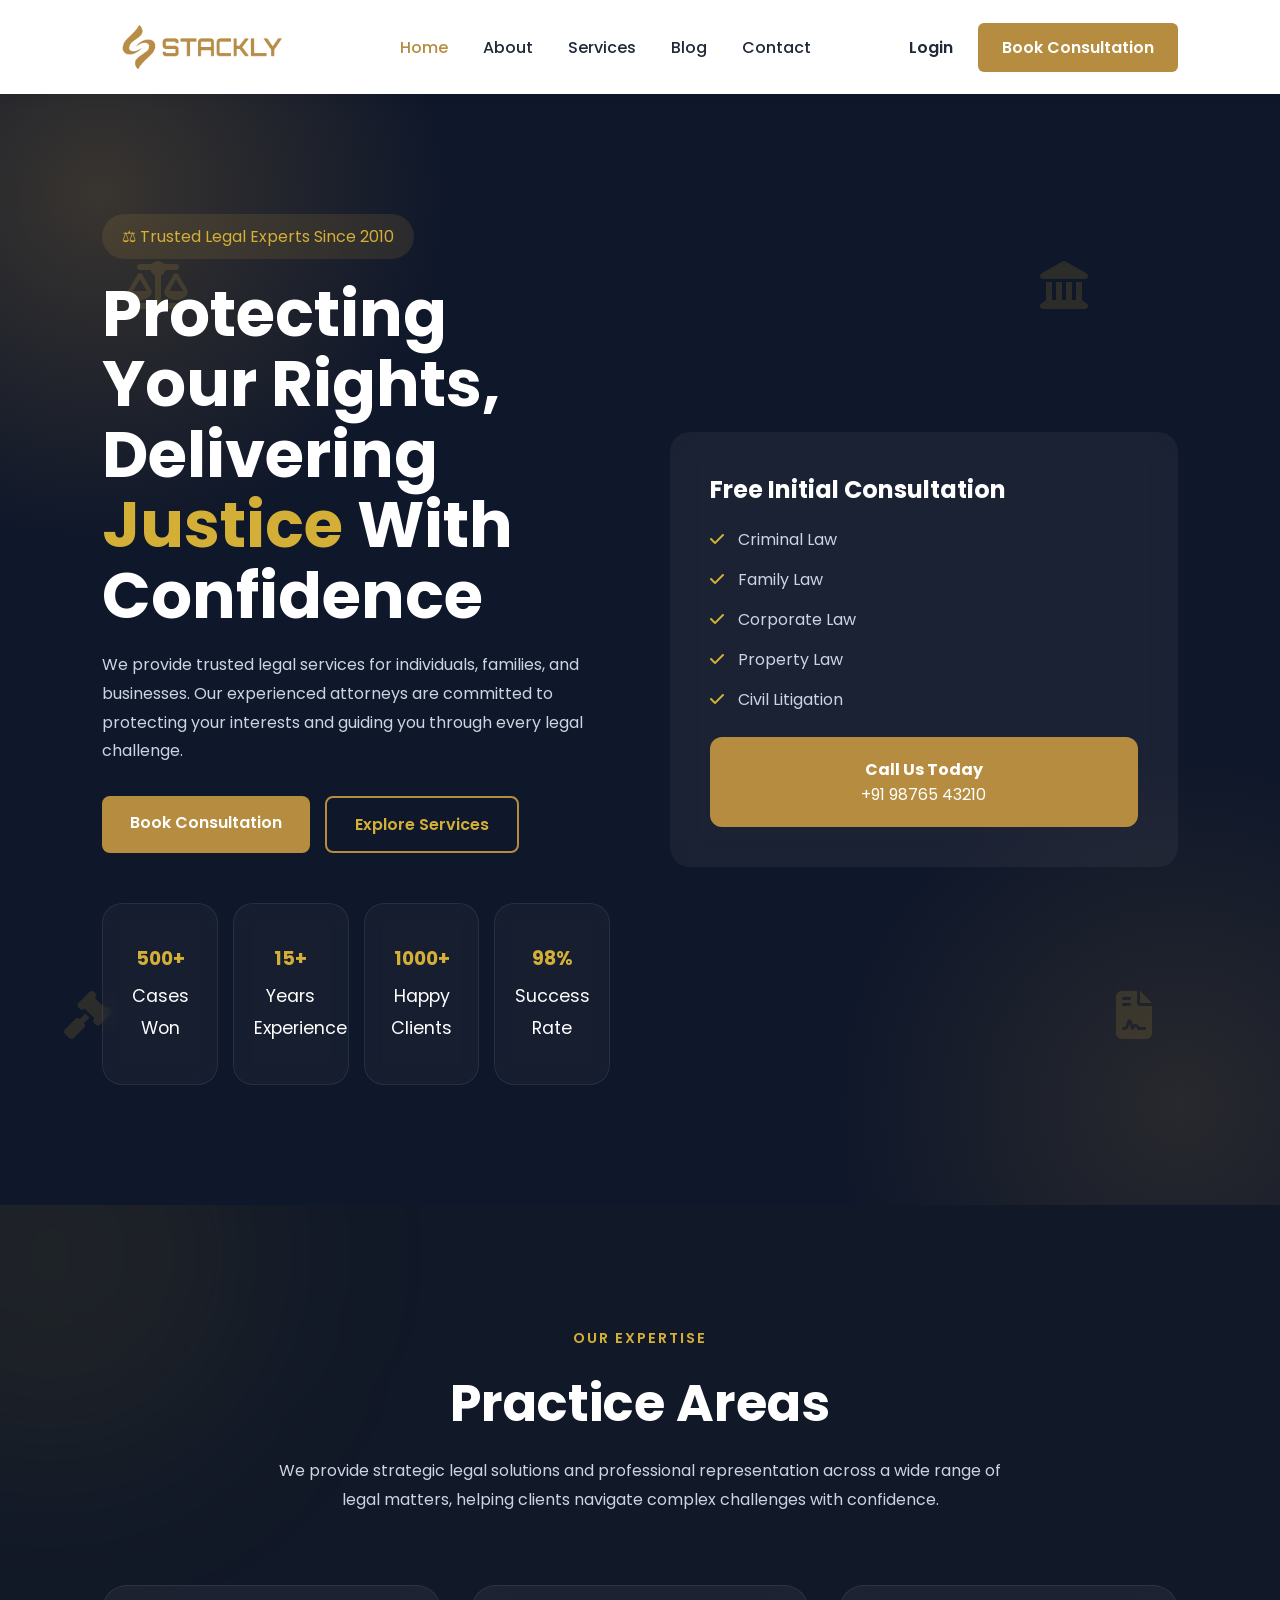
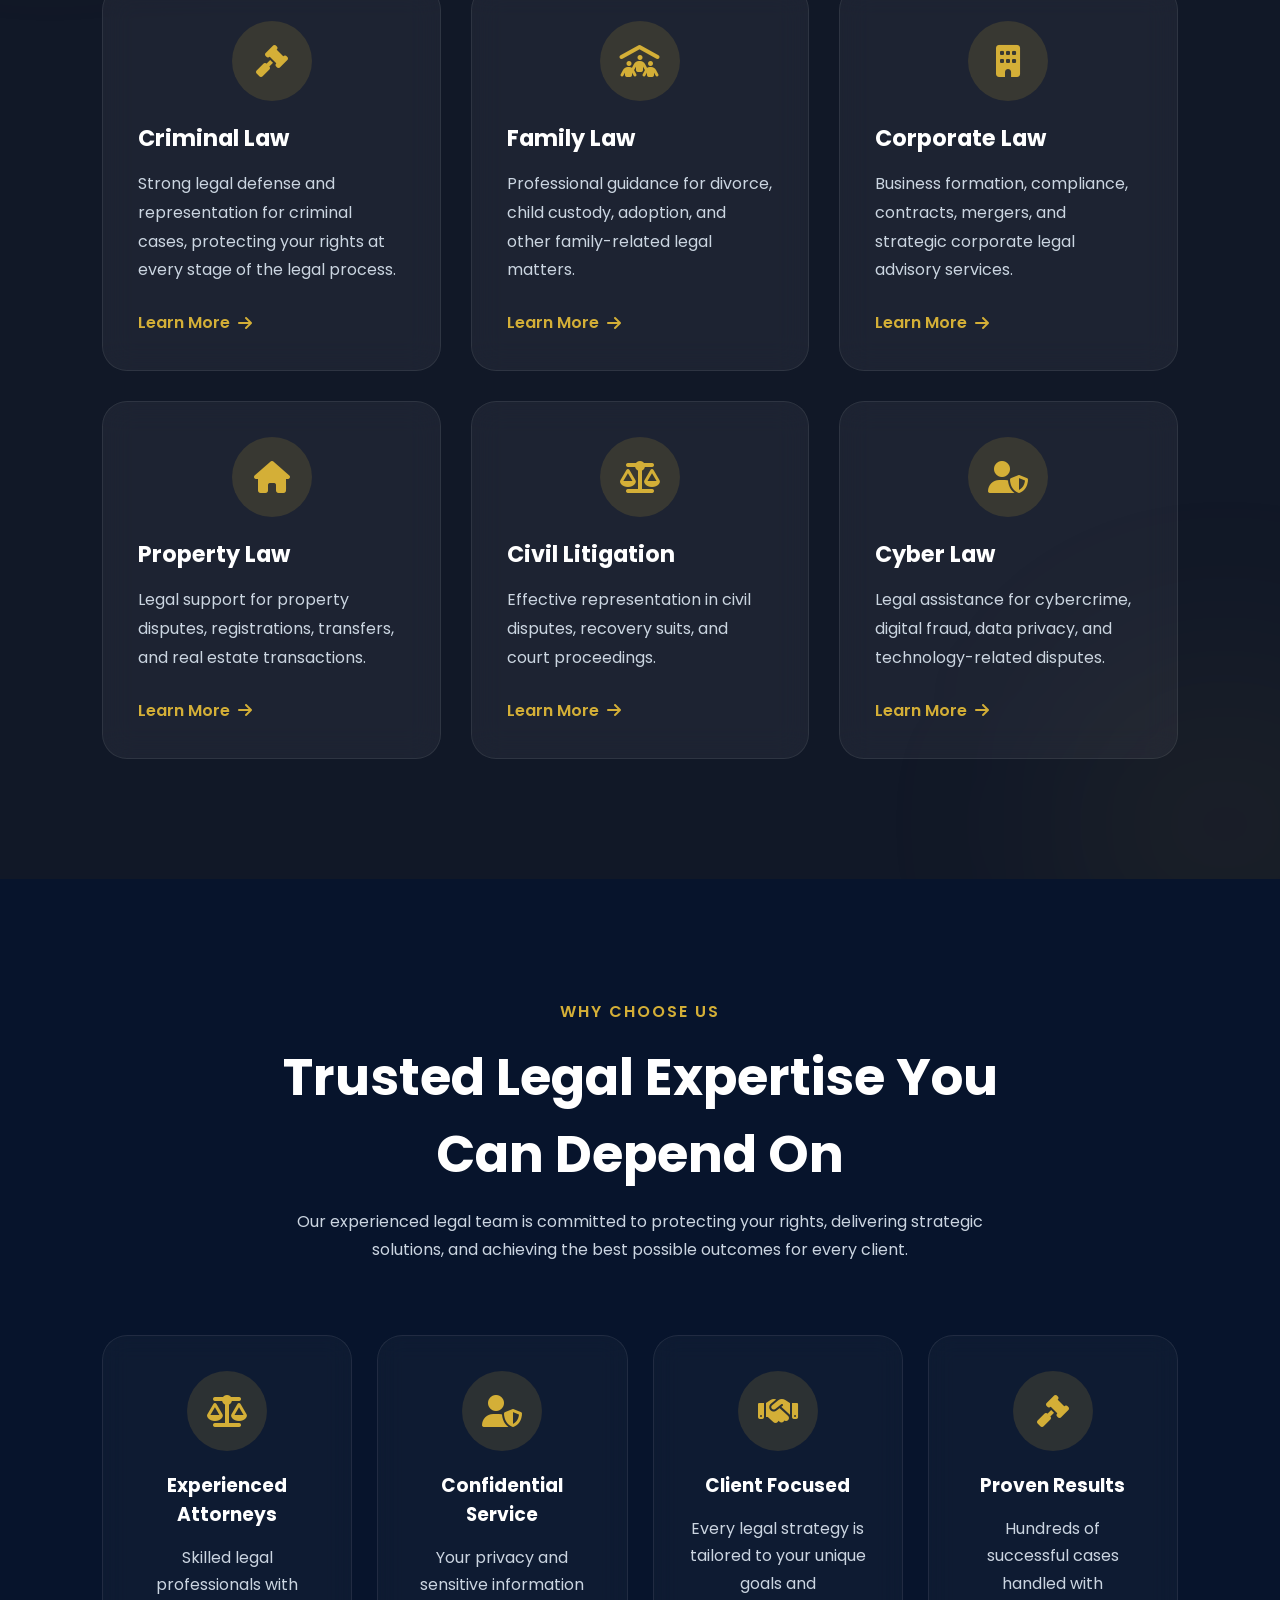
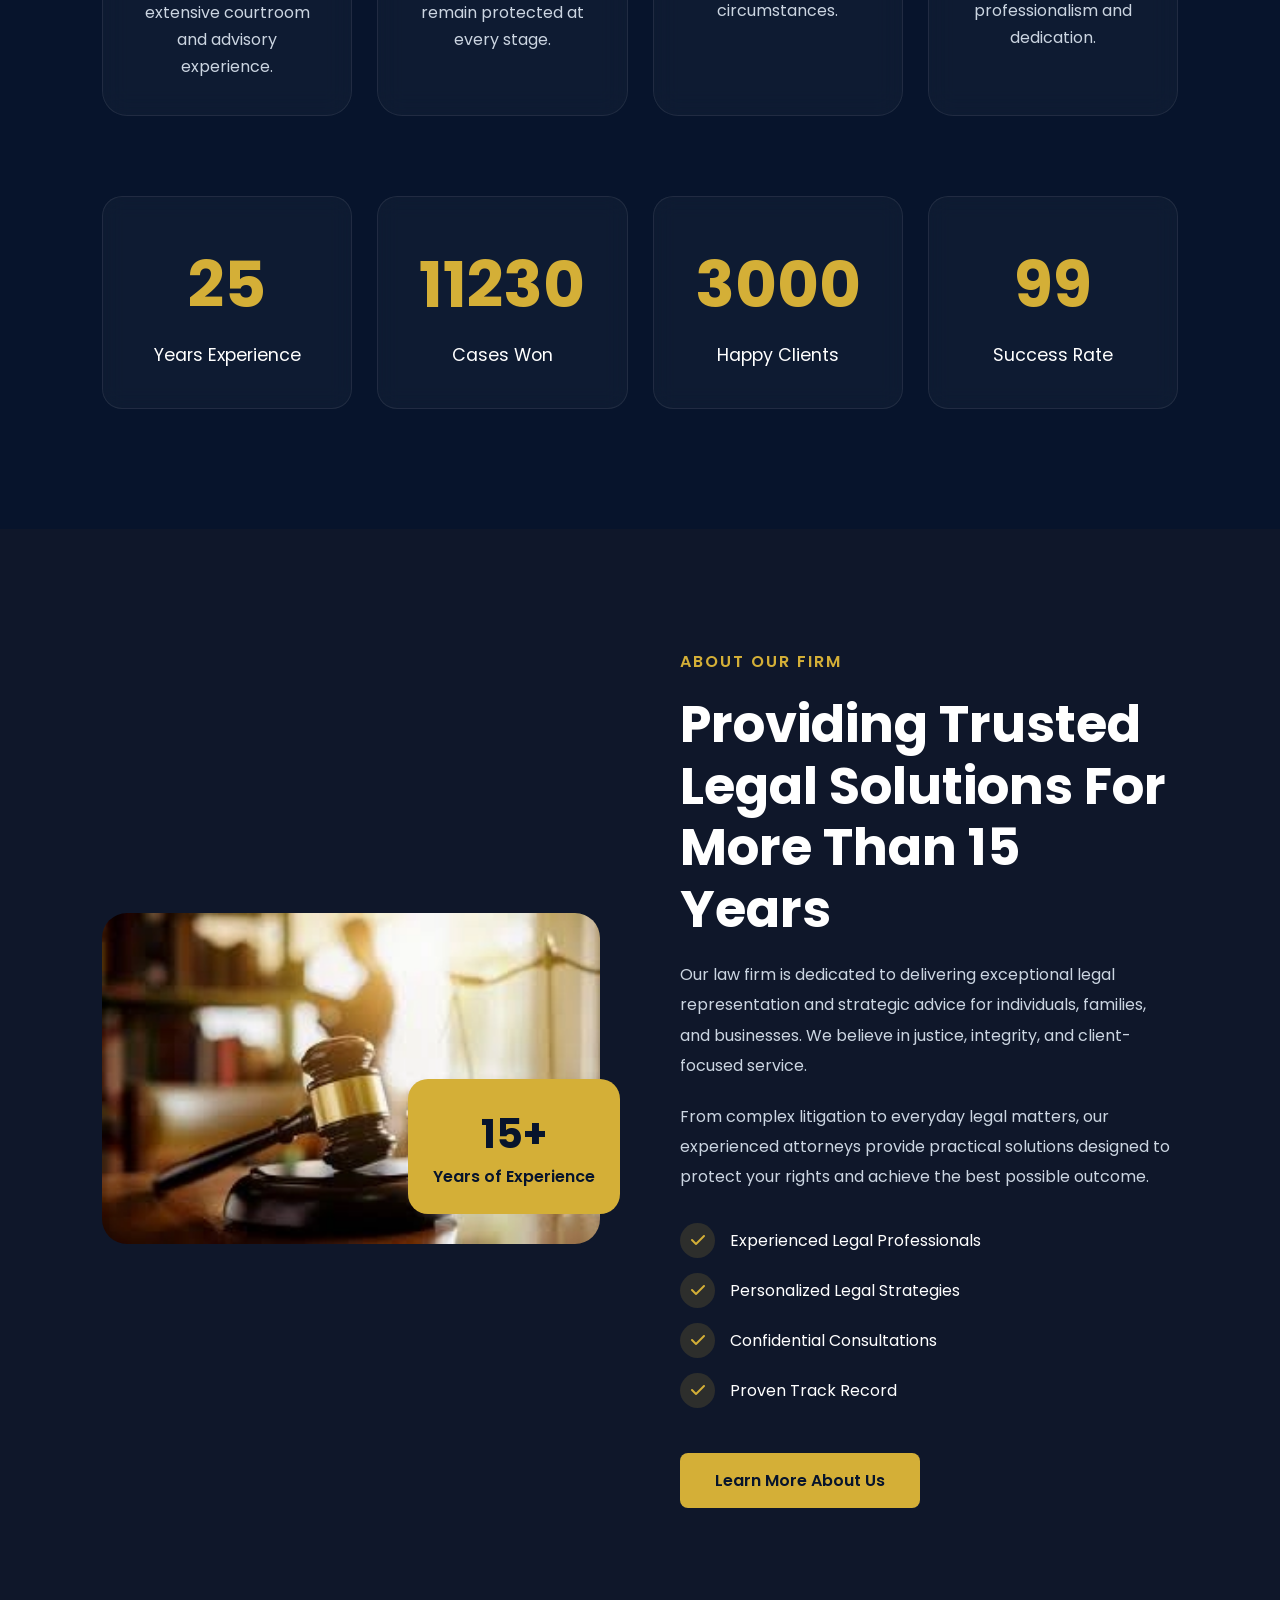
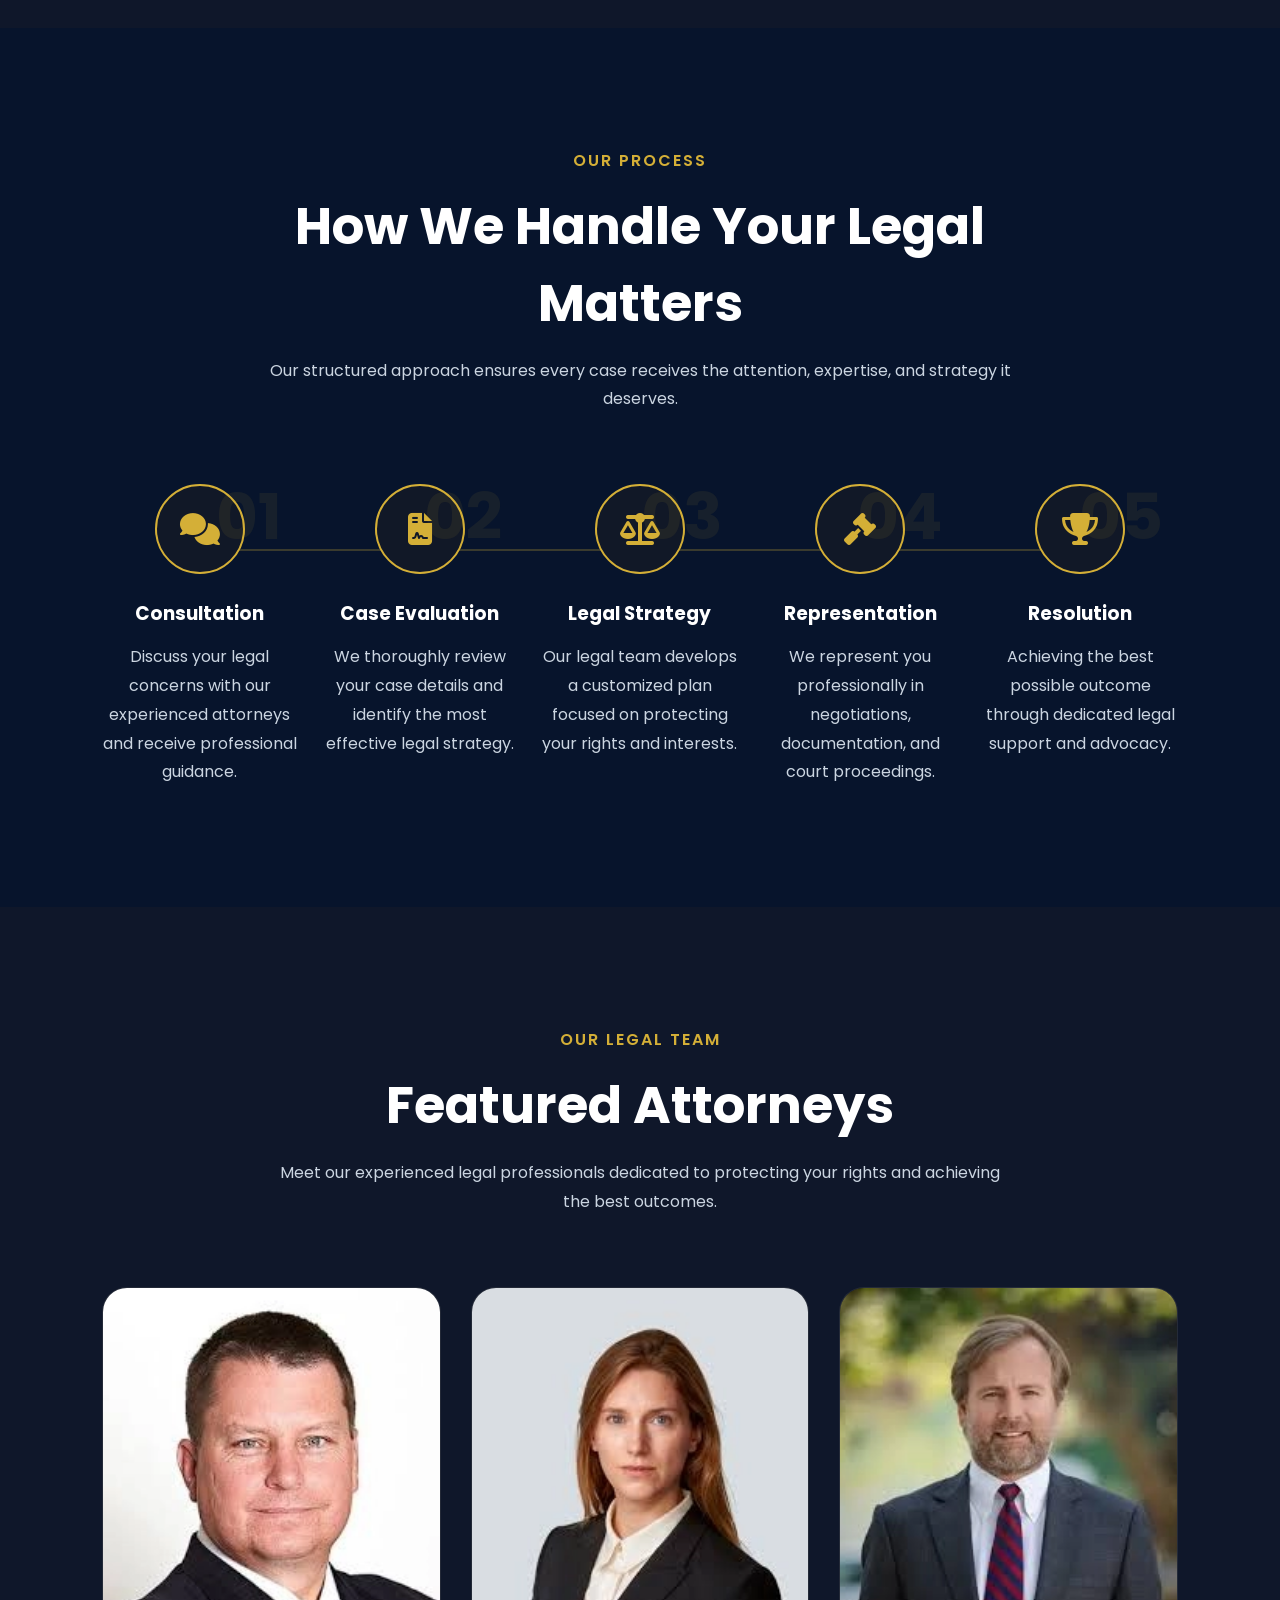
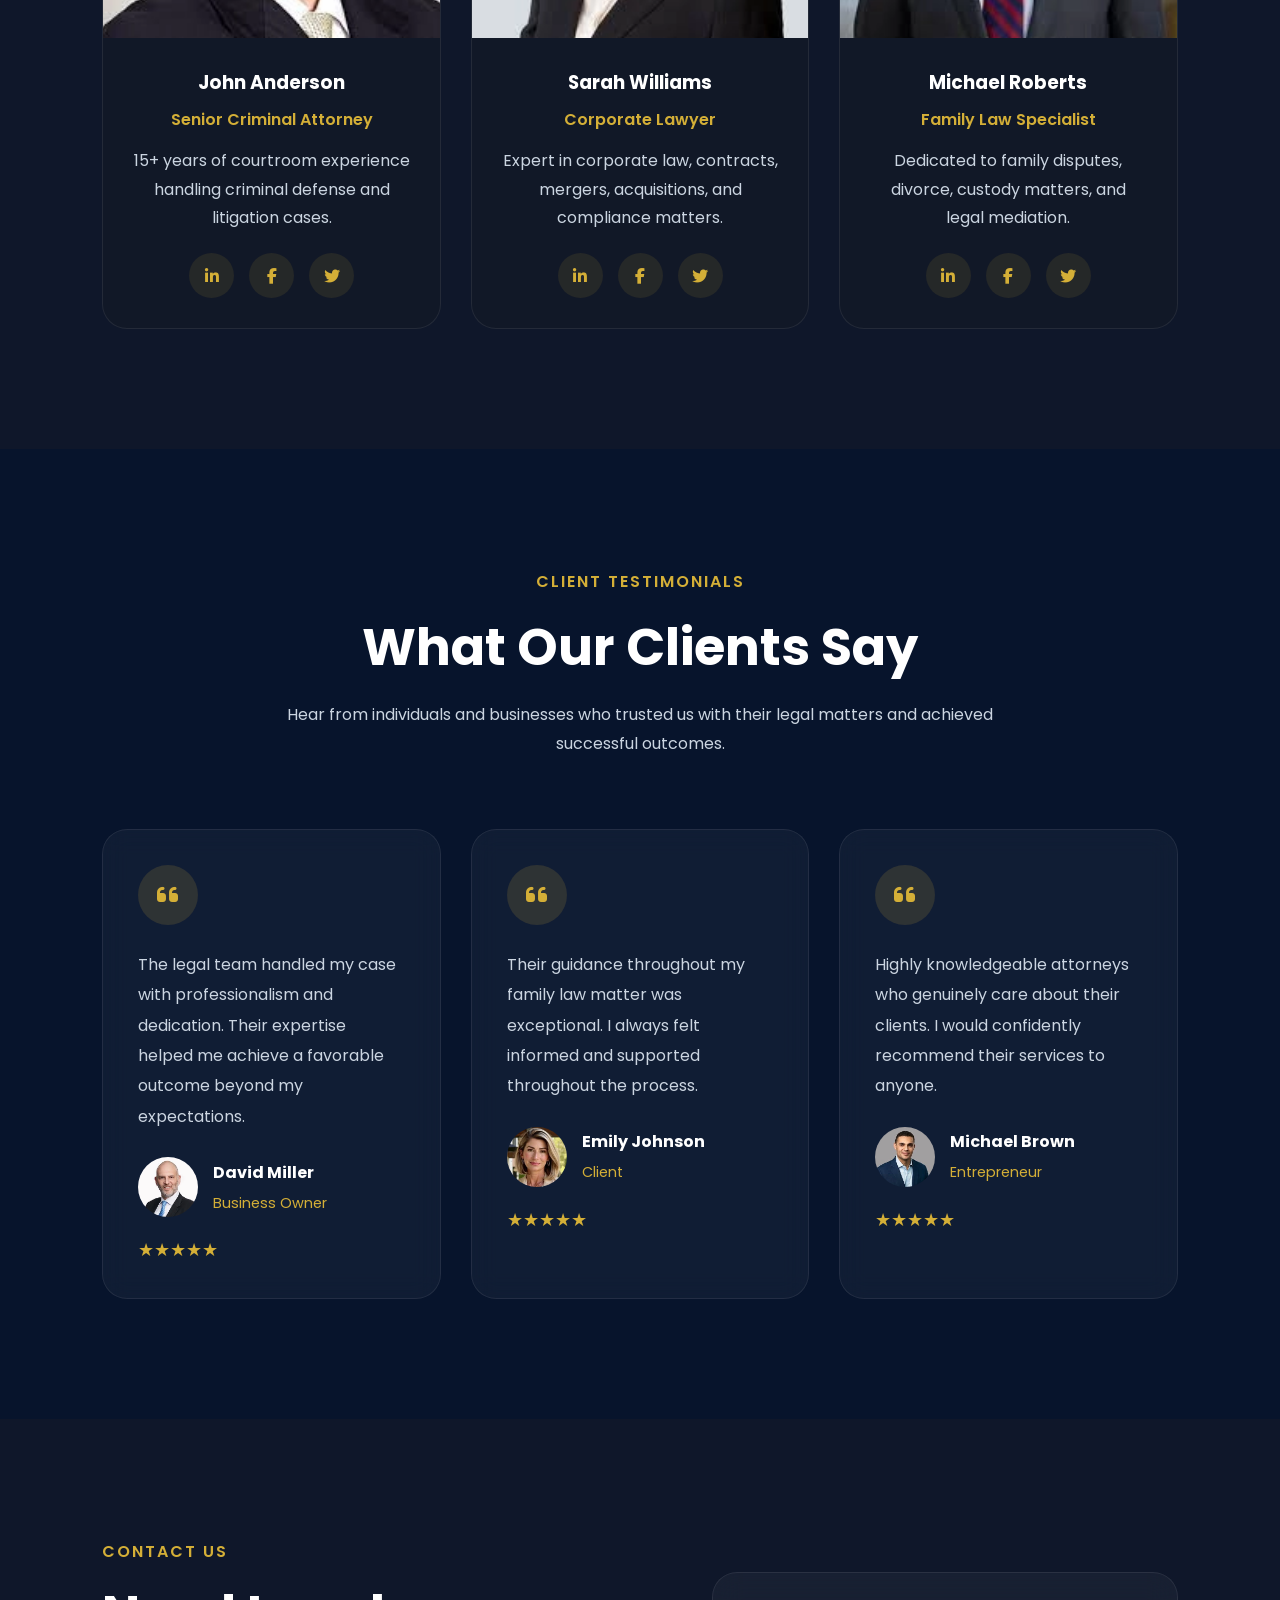
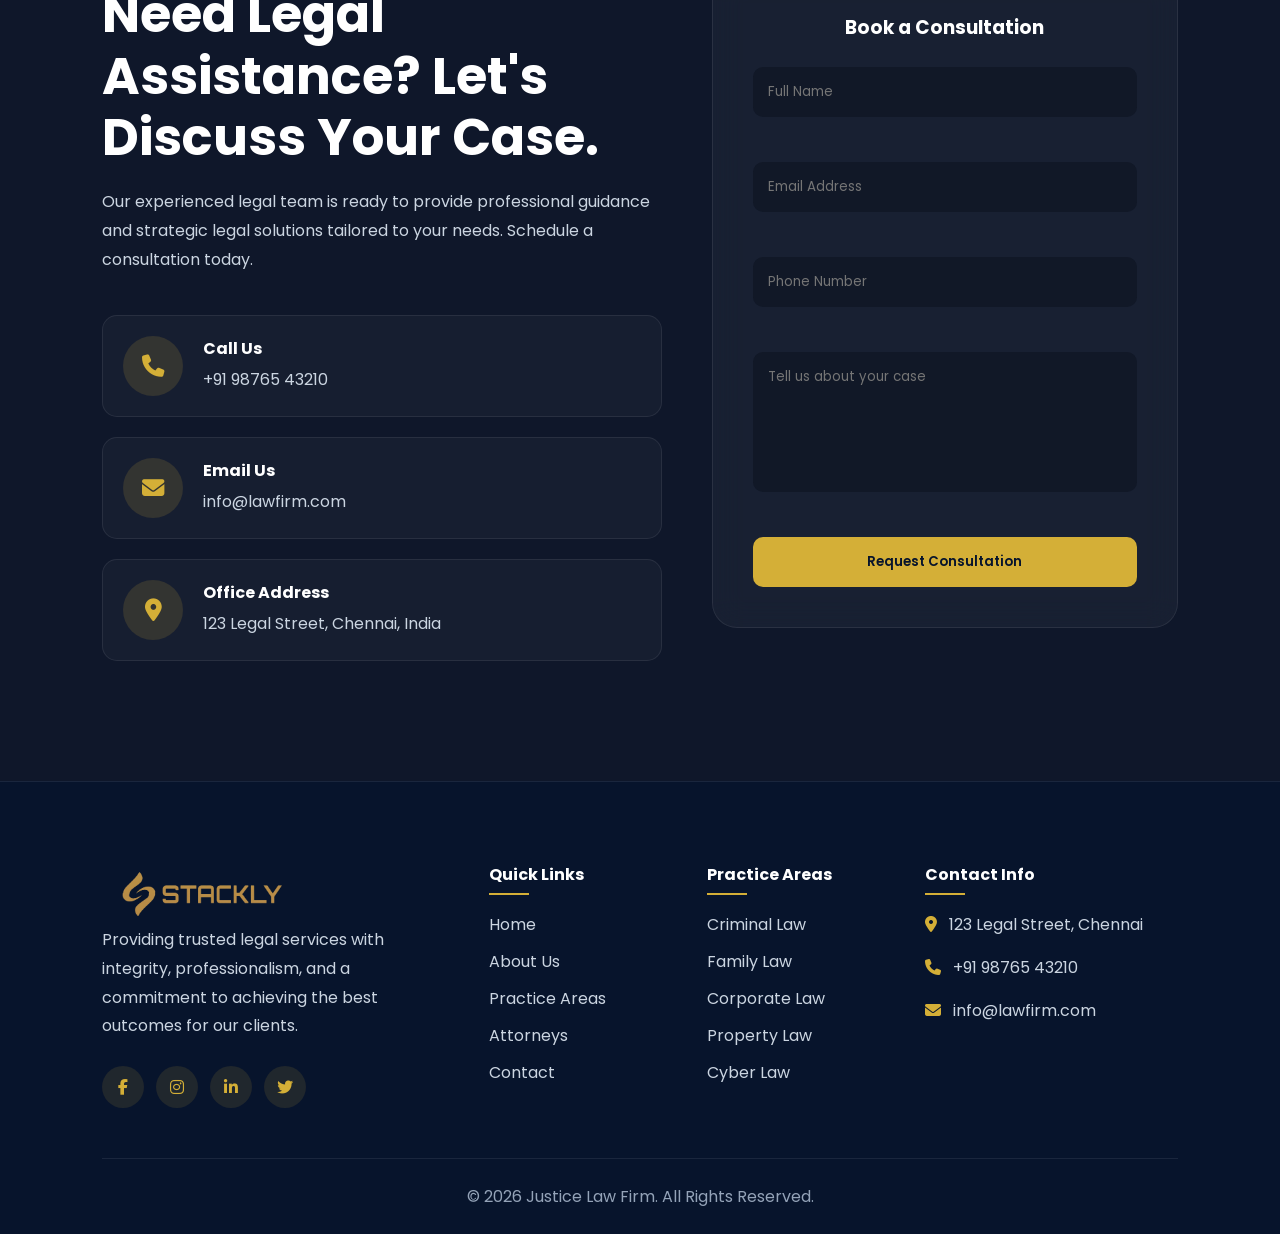
==== commit b2cbdee5: "Law services" ====
--- a/index.html
+++ b/index.html
@@ -6,16 +6,13 @@
     <meta name="viewport" content="width=device-width, initial-scale=1.0">
     <title>Law Services Navbar</title>
     <link rel="stylesheet" href="style.css">
-
-    <link rel="stylesheet"
-        href="https://cdnjs.cloudflare.com/ajax/libs/font-awesome/6.7.2/css/all.min.css">
-
-        
-    <link rel="stylesheet"
-        href="https://cdnjs.cloudflare.com/ajax/libs/font-awesome/6.7.2/css/all.min.css">
-
-        <link rel="stylesheet"
-href="https://cdnjs.cloudflare.com/ajax/libs/font-awesome/6.7.2/css/all.min.css">
+    <link rel="stylesheet" href="shared.css">
+    <link rel="stylesheet" href="https://cdnjs.cloudflare.com/ajax/libs/font-awesome/6.7.2/css/all.min.css">
+
+
+    <link rel="stylesheet" href="https://cdnjs.cloudflare.com/ajax/libs/font-awesome/6.7.2/css/all.min.css">
+
+    <link rel="stylesheet" href="https://cdnjs.cloudflare.com/ajax/libs/font-awesome/6.7.2/css/all.min.css">
 
 </head>
 
@@ -23,26 +20,23 @@
 
     <nav class="navbar">
 
-         <div class="logo-container">
-      <img src="./asset/logo (2).webp" alt="Company Logo" class="logo-img">
-    </div>
-
-        <!-- Center -->
+        <div class="logo-container">
+            <img src="./asset/logo (2).webp" alt="Company Logo" class="logo-img">
+        </div>
+
         <ul class="nav-links">
-            <li><a href="index.html"class="active">Home</a></li>
+            <li><a href="index.html" class="active">Home</a></li>
             <li><a href="about.html">About</a></li>
             <li><a href="services.html">Services</a></li>
             <li><a href="blog.html">Blog</a></li>
             <li><a href="contact.html">Contact</a></li>
         </ul>
 
-        <!-- Right Side -->
         <div class="nav-right">
             <a href="login.html" class="login-btn">Login</a>
             <a href="404.html" class="consult-btn">Book Consultation</a>
         </div>
 
-        <!-- Hamburger -->
         <div class="menu-toggle">
             <i class="fa-solid fa-bars"></i>
         </div>
@@ -138,744 +132,847 @@
 
     <section class="practice-areas" id="services">
 
-    <div class="section-header reveal">
-        <span>OUR EXPERTISE</span>
-        <h2>Practice Areas</h2>
-        <p>
-            We provide strategic legal solutions and professional representation
-            across a wide range of legal matters, helping clients navigate
-            complex challenges with confidence.
-        </p>
-    </div>
-
-    <div class="practice-grid">
-
-        <div class="practice-card reveal">
-            <div class="icon-box">
-                <i class="fa-solid fa-gavel"></i>
-            </div>
-
-            <h3>Criminal Law</h3>
-
+        <div class="section-header reveal">
+            <span>OUR EXPERTISE</span>
+            <h2>Practice Areas</h2>
             <p>
-                Strong legal defense and representation for criminal cases,
-                protecting your rights at every stage of the legal process.
+                We provide strategic legal solutions and professional representation
+                across a wide range of legal matters, helping clients navigate
+                complex challenges with confidence.
             </p>
-
-            <a href="404.html">
-                Learn More
-                <i class="fa-solid fa-arrow-right"></i>
-            </a>
-        </div>
-
-        <div class="practice-card reveal">
-            <div class="icon-box">
-                <i class="fa-solid fa-people-roof"></i>
-            </div>
-
-            <h3>Family Law</h3>
-
+        </div>
+
+        <div class="practice-grid">
+
+            <div class="practice-card reveal">
+                <div class="icon-box">
+                    <i class="fa-solid fa-gavel"></i>
+                </div>
+
+                <h3>Criminal Law</h3>
+
+                <p>
+                    Strong legal defense and representation for criminal cases,
+                    protecting your rights at every stage of the legal process.
+                </p>
+
+                <a href="404.html">
+                    Learn More
+                    <i class="fa-solid fa-arrow-right"></i>
+                </a>
+            </div>
+
+            <div class="practice-card reveal">
+                <div class="icon-box">
+                    <i class="fa-solid fa-people-roof"></i>
+                </div>
+
+                <h3>Family Law</h3>
+
+                <p>
+                    Professional guidance for divorce, child custody, adoption,
+                    and other family-related legal matters.
+                </p>
+
+                <a href="404.html">
+                    Learn More
+                    <i class="fa-solid fa-arrow-right"></i>
+                </a>
+            </div>
+
+            <div class="practice-card reveal">
+                <div class="icon-box">
+                    <i class="fa-solid fa-building"></i>
+                </div>
+
+                <h3>Corporate Law</h3>
+
+                <p>
+                    Business formation, compliance, contracts, mergers,
+                    and strategic corporate legal advisory services.
+                </p>
+
+                <a href="404.html">
+                    Learn More
+                    <i class="fa-solid fa-arrow-right"></i>
+                </a>
+            </div>
+
+            <div class="practice-card reveal">
+                <div class="icon-box">
+                    <i class="fa-solid fa-house"></i>
+                </div>
+
+                <h3>Property Law</h3>
+
+                <p>
+                    Legal support for property disputes, registrations,
+                    transfers, and real estate transactions.
+                </p>
+
+                <a href="404.html">
+                    Learn More
+                    <i class="fa-solid fa-arrow-right"></i>
+                </a>
+            </div>
+
+            <div class="practice-card reveal">
+                <div class="icon-box">
+                    <i class="fa-solid fa-scale-balanced"></i>
+                </div>
+
+                <h3>Civil Litigation</h3>
+
+                <p>
+                    Effective representation in civil disputes, recovery suits,
+                    and court proceedings.
+                </p>
+
+                <a href="404.html">
+                    Learn More
+                    <i class="fa-solid fa-arrow-right"></i>
+                </a>
+            </div>
+
+            <div class="practice-card reveal">
+                <div class="icon-box">
+                    <i class="fa-solid fa-user-shield"></i>
+                </div>
+
+                <h3>Cyber Law</h3>
+
+
+                <p>
+                    Legal assistance for cybercrime, digital fraud,
+                    data privacy, and technology-related disputes.
+                </p>
+
+                <a href="404.html">
+                    Learn More
+                    <i class="fa-solid fa-arrow-right"></i>
+                </a>
+            </div>
+
+        </div>
+
+    </section>
+
+    <section class="why-us" id="why-us">
+
+        <div class="section-title reveal">
+            <span>WHY CHOOSE US</span>
+            <h2>Trusted Legal Expertise You Can Depend On</h2>
             <p>
-                Professional guidance for divorce, child custody, adoption,
-                and other family-related legal matters.
+                Our experienced legal team is committed to protecting your rights,
+                delivering strategic solutions, and achieving the best possible
+                outcomes for every client.
             </p>
-
-            <a href="404.html">
-                Learn More
-                <i class="fa-solid fa-arrow-right"></i>
-            </a>
-        </div>
-
-        <div class="practice-card reveal">
-            <div class="icon-box">
-                <i class="fa-solid fa-building"></i>
-            </div>
-
-            <h3>Corporate Law</h3>
-
+        </div>
+
+        <div class="why-grid">
+
+            <div class="why-card reveal">
+                <div class="icon-box">
+                    <i class="fa-solid fa-scale-balanced"></i>
+                </div>
+
+                <h3>Experienced Attorneys</h3>
+
+                <p>
+                    Skilled legal professionals with extensive courtroom and
+                    advisory experience.
+                </p>
+            </div>
+
+            <div class="why-card reveal">
+                <div class="icon-box">
+                    <i class="fa-solid fa-user-shield"></i>
+                </div>
+
+                <h3>Confidential Service</h3>
+
+                <p>
+                    Your privacy and sensitive information remain protected at
+                    every stage.
+                </p>
+            </div>
+
+            <div class="why-card reveal">
+                <div class="icon-box">
+                    <i class="fa-solid fa-handshake"></i>
+                </div>
+
+                <h3>Client Focused</h3>
+
+                <p>
+                    Every legal strategy is tailored to your unique goals
+                    and circumstances.
+                </p>
+            </div>
+
+            <div class="why-card reveal">
+                <div class="icon-box">
+                    <i class="fa-solid fa-gavel"></i>
+                </div>
+
+                <h3>Proven Results</h3>
+
+                <p>
+                    Hundreds of successful cases handled with professionalism
+                    and dedication.
+                </p>
+            </div>
+
+        </div>
+
+        <div class="stats-section">
+
+            <div class="stat-card reveal">
+                <h2 class="counter" data-target="15">25</h2>
+                <p>Years Experience</p>
+            </div>
+
+            <div class="stat-card reveal">
+                <h2 class="counter" data-target="500">11230</h2>
+                <p>Cases Won</p>
+            </div>
+
+            <div class="stat-card reveal">
+                <h2 class="counter" data-target="1000">3000</h2>
+                <p>Happy Clients</p>
+            </div>
+
+            <div class="stat-card reveal">
+                <h2 class="counter" data-target="98">99</h2>
+                <p>Success Rate</p>
+            </div>
+
+        </div>
+
+    </section>
+
+    <section class="about-preview" id="about">
+
+        <div class="about-container">
+
+            <div class="about-image reveal">
+
+                <img src="asset/law 1.webp" alt="Law Firm">
+
+                <div class="experience-badge">
+                    <h3>15+</h3>
+                    <p>Years of Experience</p>
+                </div>
+
+            </div>
+
+            <div class="about-content reveal">
+
+                <span class="section-tag">
+                    ABOUT OUR FIRM
+                </span>
+
+                <h2>
+                    Providing Trusted Legal Solutions
+                    For More Than 15 Years
+                </h2>
+
+                <p>
+                    Our law firm is dedicated to delivering exceptional legal
+                    representation and strategic advice for individuals,
+                    families, and businesses. We believe in justice,
+                    integrity, and client-focused service.
+                </p>
+
+                <p>
+                    From complex litigation to everyday legal matters,
+                    our experienced attorneys provide practical solutions
+                    designed to protect your rights and achieve the best
+                    possible outcome.
+                </p>
+
+                <div class="about-features">
+
+                    <div class="feature">
+                        <i class="fa-solid fa-check"></i>
+                        <span>Experienced Legal Professionals</span>
+                    </div>
+
+                    <div class="feature">
+                        <i class="fa-solid fa-check"></i>
+                        <span>Personalized Legal Strategies</span>
+                    </div>
+
+                    <div class="feature">
+                        <i class="fa-solid fa-check"></i>
+                        <span>Confidential Consultations</span>
+                    </div>
+
+                    <div class="feature">
+                        <i class="fa-solid fa-check"></i>
+                        <span>Proven Track Record</span>
+                    </div>
+
+                </div>
+
+                <a href="404.html" class="about-btn">
+                    Learn More About Us
+                </a>
+
+            </div>
+
+        </div>
+
+    </section>
+
+    <section class="process-section" id="process">
+
+        <div class="section-title">
+            <span>OUR PROCESS</span>
+            <h2>How We Handle Your Legal Matters</h2>
             <p>
-                Business formation, compliance, contracts, mergers,
-                and strategic corporate legal advisory services.
+                Our structured approach ensures every case receives the
+                attention, expertise, and strategy it deserves.
             </p>
-
-            <a href="404.html">
-                Learn More
-                <i class="fa-solid fa-arrow-right"></i>
-            </a>
-        </div>
-
-        <div class="practice-card reveal">
-            <div class="icon-box">
-                <i class="fa-solid fa-house"></i>
-            </div>
-
-            <h3>Property Law</h3>
-
+        </div>
+
+        <div class="process-container">
+
+            <div class="process-card">
+                <div class="process-number">01</div>
+                <div class="process-icon">
+                    <i class="fa-solid fa-comments"></i>
+                </div>
+                <h3>Consultation</h3>
+                <p>
+                    Discuss your legal concerns with our experienced attorneys
+                    and receive professional guidance.
+                </p>
+            </div>
+
+            <div class="process-card">
+                <div class="process-number">02</div>
+                <div class="process-icon">
+                    <i class="fa-solid fa-file-contract"></i>
+                </div>
+                <h3>Case Evaluation</h3>
+                <p>
+                    We thoroughly review your case details and identify the
+                    most effective legal strategy.
+                </p>
+            </div>
+
+            <div class="process-card">
+                <div class="process-number">03</div>
+                <div class="process-icon">
+                    <i class="fa-solid fa-scale-balanced"></i>
+                </div>
+                <h3>Legal Strategy</h3>
+                <p>
+                    Our legal team develops a customized plan focused on
+                    protecting your rights and interests.
+                </p>
+            </div>
+
+            <div class="process-card">
+                <div class="process-number">04</div>
+                <div class="process-icon">
+                    <i class="fa-solid fa-gavel"></i>
+                </div>
+                <h3>Representation</h3>
+                <p>
+                    We represent you professionally in negotiations,
+                    documentation, and court proceedings.
+                </p>
+            </div>
+
+            <div class="process-card">
+                <div class="process-number">05</div>
+                <div class="process-icon">
+                    <i class="fa-solid fa-trophy"></i>
+                </div>
+                <h3>Resolution</h3>
+                <p>
+                    Achieving the best possible outcome through dedicated
+                    legal support and advocacy.
+                </p>
+            </div>
+
+        </div>
+
+    </section>
+
+    <section class="attorneys-section" id="attorneys">
+
+        <div class="section-title">
+            <span>OUR LEGAL TEAM</span>
+            <h2>Featured Attorneys</h2>
             <p>
-                Legal support for property disputes, registrations,
-                transfers, and real estate transactions.
+                Meet our experienced legal professionals dedicated to
+                protecting your rights and achieving the best outcomes.
             </p>
-
-            <a href="404.html">
-                Learn More
-                <i class="fa-solid fa-arrow-right"></i>
-            </a>
-        </div>
-
-        <div class="practice-card reveal">
-            <div class="icon-box">
-                <i class="fa-solid fa-scale-balanced"></i>
-            </div>
-
-            <h3>Civil Litigation</h3>
-
+        </div>
+
+        <div class="attorneys-grid">
+
+            <div class="attorney-card">
+                <div class="attorney-img">
+                    <img src="asset/img1.webp" alt="Attorney">
+                </div>
+
+                <div class="attorney-content">
+                    <h3>John Anderson</h3>
+                    <span>Senior Criminal Attorney</span>
+
+                    <p>
+                        15+ years of courtroom experience handling criminal
+                        defense and litigation cases.
+                    </p>
+
+                    <div class="social-links">
+                        <a href="404.html"><i class="fa-brands fa-linkedin-in"></i></a>
+                        <a href="404.html"><i class="fa-brands fa-facebook-f"></i></a>
+                        <a href="404.html"><i class="fa-brands fa-twitter"></i></a>
+                    </div>
+                </div>
+            </div>
+
+            <div class="attorney-card">
+                <div class="attorney-img">
+                    <img src="asset/img2.webp" alt="Attorney">
+                </div>
+
+                <div class="attorney-content">
+                    <h3>Sarah Williams</h3>
+                    <span>Corporate Lawyer</span>
+
+                    <p>
+                        Expert in corporate law, contracts, mergers,
+                        acquisitions, and compliance matters.
+                    </p>
+
+                    <div class="social-links">
+                        <a href="404.html"><i class="fa-brands fa-linkedin-in"></i></a>
+                        <a href="404.html"><i class="fa-brands fa-facebook-f"></i></a>
+                        <a href="404.html"><i class="fa-brands fa-twitter"></i></a>
+                    </div>
+                </div>
+            </div>
+
+            <div class="attorney-card">
+                <div class="attorney-img">
+                    <img src="asset/img3.webp" alt="Attorney">
+                </div>
+
+                <div class="attorney-content">
+                    <h3>Michael Roberts</h3>
+                    <span>Family Law Specialist</span>
+
+                    <p>
+                        Dedicated to family disputes, divorce,
+                        custody matters, and legal mediation.
+                    </p>
+
+                    <div class="social-links">
+                        <a href="404.html"><i class="fa-brands fa-linkedin-in"></i></a>
+                        <a href="404.html"><i class="fa-brands fa-facebook-f"></i></a>
+                        <a href="404.html"><i class="fa-brands fa-twitter"></i></a>
+                    </div>
+                </div>
+            </div>
+
+        </div>
+
+    </section>
+
+    <section class="testimonials-section" id="testimonials">
+
+        <div class="section-title">
+            <span>CLIENT TESTIMONIALS</span>
+            <h2>What Our Clients Say</h2>
             <p>
-                Effective representation in civil disputes, recovery suits,
-                and court proceedings.
+                Hear from individuals and businesses who trusted us
+                with their legal matters and achieved successful outcomes.
             </p>
-
-            <a href="404.html">
-                Learn More
-                <i class="fa-solid fa-arrow-right"></i>
-            </a>
-        </div>
-
-        <div class="practice-card reveal">
-            <div class="icon-box">
-                <i class="fa-solid fa-user-shield"></i>
-            </div>
-
-            <h3>Cyber Law</h3>
-            
+        </div>
+
+        <div class="testimonials-grid">
+
+            <div class="testimonial-card">
+
+                <div class="quote-icon">
+                    <i class="fa-solid fa-quote-left"></i>
+                </div>
+
+                <p class="testimonial-text">
+                    The legal team handled my case with professionalism
+                    and dedication. Their expertise helped me achieve
+                    a favorable outcome beyond my expectations.
+                </p>
+
+                <div class="client-info">
+                    <img src="asset/img4.webp" alt="Client">
+                    <div>
+                        <h4>David Miller</h4>
+                        <span>Business Owner</span>
+                    </div>
+                </div>
+
+                <div class="stars">
+                    ★★★★★
+                </div>
+
+            </div>
+
+            <div class="testimonial-card">
+
+                <div class="quote-icon">
+                    <i class="fa-solid fa-quote-left"></i>
+                </div>
+
+                <p class="testimonial-text">
+                    Their guidance throughout my family law matter was
+                    exceptional. I always felt informed and supported
+                    throughout the process.
+                </p>
+
+                <div class="client-info">
+                    <img src="asset/img5.webp" alt="Client">
+                    <div>
+                        <h4>Emily Johnson</h4>
+                        <span>Client</span>
+                    </div>
+                </div>
+
+                <div class="stars">
+                    ★★★★★
+                </div>
+
+            </div>
+
+            <div class="testimonial-card">
+
+                <div class="quote-icon">
+                    <i class="fa-solid fa-quote-left"></i>
+                </div>
+
+                <p class="testimonial-text">
+                    Highly knowledgeable attorneys who genuinely care
+                    about their clients. I would confidently recommend
+                    their services to anyone.
+                </p>
+
+                <div class="client-info">
+                    <img src="asset/img6.webp" alt="Client">
+                    <div>
+                        <h4>Michael Brown</h4>
+                        <span>Entrepreneur</span>
+                    </div>
+                </div>
+
+                <div class="stars">
+                    ★★★★★
+                </div>
+
+            </div>
+
+        </div>
+
+    </section>
+
+    <section class="contact-preview" id="contact">
+
+        <div class="contact-container">
+
+            <div class="contact-content">
+
+                <span>CONTACT US</span>
+
+                <h2>
+                    Need Legal Assistance?
+                    Let's Discuss Your Case.
+                </h2>
+
+                <p>
+                    Our experienced legal team is ready to provide professional
+                    guidance and strategic legal solutions tailored to your needs.
+                    Schedule a consultation today.
+                </p>
+
+                <div class="contact-info">
+
+                    <div class="info-box">
+                        <i class="fa-solid fa-phone"></i>
+                        <div>
+                            <h4>Call Us</h4>
+                            <p>+91 98765 43210</p>
+                        </div>
+                    </div>
+
+                    <div class="info-box">
+                        <i class="fa-solid fa-envelope"></i>
+                        <div>
+                            <h4>Email Us</h4>
+                            <p>info@lawfirm.com</p>
+                        </div>
+                    </div>
+
+                    <div class="info-box">
+                        <i class="fa-solid fa-location-dot"></i>
+                        <div>
+                            <h4>Office Address</h4>
+                            <p>123 Legal Street, Chennai, India</p>
+                        </div>
+                    </div>
+
+                </div>
+
+            </div>
+
+            <div class="contact-form-card">
+
+                <h3>Book a Consultation</h3>
+
+                <form id="consultationForm">
+
+                    <input type="text" id="fullName" placeholder="Full Name">
+                    <span class="error-message"></span>
+
+                    <input type="email" id="email" placeholder="Email Address">
+                    <span class="error-message"></span>
+
+                    <input type="tel" id="phone" placeholder="Phone Number">
+                    <span class="error-message"></span>
+
+                    <textarea id="message" placeholder="Tell us about your case"></textarea>
+                    <span class="error-message"></span>
+
+                    <button type="submit">
+                        Request Consultation
+                    </button>
+
+
+                </form>
+
+            </div>
+
+        </div>
+
+    </section>
+
+    <footer class="footer">
+
+        <div class="footer-container">
+
+            <!-- Company Info -->
+
+            <div class="footer-column">
+
+                <div class="logo-container">
+                    <img src="./asset/logo (2).webp" alt="Company Logo" class="logo-img">
+                </div>
+
+                <p>
+                    Providing trusted legal services with integrity,
+                    professionalism, and a commitment to achieving
+                    the best outcomes for our clients.
+                </p>
+
+                <div class="social-icons">
+
+                    <a href="404.html">
+                        <i class="fa-brands fa-facebook-f"></i>
+                    </a>
+
+                    <a href="404.html">
+                        <i class="fa-brands fa-instagram"></i>
+                    </a>
+
+                    <a href="404.html">
+                        <i class="fa-brands fa-linkedin-in"></i>
+                    </a>
+
+                    <a href="404.html">
+                        <i class="fa-brands fa-twitter"></i>
+                    </a>
+
+                </div>
+
+            </div>
+
+            <!-- Quick Links -->
+
+            <div class="footer-column">
+
+                <h4>Quick Links</h4>
+
+                <ul>
+                    <li><a href="404.html">Home</a></li>
+                    <li><a href="404.html">About Us</a></li>
+                    <li><a href="404.html">Practice Areas</a></li>
+                    <li><a href="404.html">Attorneys</a></li>
+                    <li><a href="404.html">Contact</a></li>
+                </ul>
+
+            </div>
+
+            <!-- Services -->
+
+            <div class="footer-column">
+
+                <h4>Practice Areas</h4>
+
+                <ul>
+                    <li><a href="404.html">Criminal Law</a></li>
+                    <li><a href="404.html">Family Law</a></li>
+                    <li><a href="404.html">Corporate Law</a></li>
+                    <li><a href="404.html">Property Law</a></li>
+                    <li><a href="404.html">Cyber Law</a></li>
+                </ul>
+
+            </div>
+
+            <!-- Contact -->
+
+            <div class="footer-column">
+
+                <h4>Contact Info</h4>
+
+                <div class="contact-item">
+                    <i class="fa-solid fa-location-dot"></i>
+                    <span>123 Legal Street, Chennai</span>
+                </div>
+
+                <div class="contact-item">
+                    <i class="fa-solid fa-phone"></i>
+                    <span>+91 98765 43210</span>
+                </div>
+
+                <div class="contact-item">
+                    <i class="fa-solid fa-envelope"></i>
+                    <span>info@lawfirm.com</span>
+                </div>
+
+            </div>
+
+        </div>
+
+        <!-- Bottom Footer -->
+
+        <div class="footer-bottom">
 
             <p>
-                Legal assistance for cybercrime, digital fraud,
-                data privacy, and technology-related disputes.
+                © 2026 Justice Law Firm. All Rights Reserved.
             </p>
 
-            <a href="404.html">
-                Learn More
-                <i class="fa-solid fa-arrow-right"></i>
-            </a>
-        </div>
-
-    </div>
-
-</section>
-
-<section class="why-us" id="why-us">
-
-    <div class="section-title reveal">
-        <span>WHY CHOOSE US</span>
-        <h2>Trusted Legal Expertise You Can Depend On</h2>
-        <p>
-            Our experienced legal team is committed to protecting your rights,
-            delivering strategic solutions, and achieving the best possible
-            outcomes for every client.
-        </p>
-    </div>
-
-    <div class="why-grid">
-
-        <div class="why-card reveal">
-            <div class="icon-box">
-                <i class="fa-solid fa-scale-balanced"></i>
-            </div>
-
-            <h3>Experienced Attorneys</h3>
-
-            <p>
-                Skilled legal professionals with extensive courtroom and
-                advisory experience.
-            </p>
-        </div>
-
-        <div class="why-card reveal">
-            <div class="icon-box">
-                <i class="fa-solid fa-user-shield"></i>
-            </div>
-
-            <h3>Confidential Service</h3>
-
-            <p>
-                Your privacy and sensitive information remain protected at
-                every stage.
-            </p>
-        </div>
-
-        <div class="why-card reveal">
-            <div class="icon-box">
-                <i class="fa-solid fa-handshake"></i>
-            </div>
-
-            <h3>Client Focused</h3>
-
-            <p>
-                Every legal strategy is tailored to your unique goals
-                and circumstances.
-            </p>
-        </div>
-
-        <div class="why-card reveal">
-            <div class="icon-box">
-                <i class="fa-solid fa-gavel"></i>
-            </div>
-
-            <h3>Proven Results</h3>
-
-            <p>
-                Hundreds of successful cases handled with professionalism
-                and dedication.
-            </p>
-        </div>
-
-    </div>
-
-    <div class="stats-section">
-
-        <div class="stat-card reveal">
-            <h2 class="counter" data-target="15">25</h2>
-            <p>Years Experience</p>
-        </div>
-
-        <div class="stat-card reveal">
-            <h2 class="counter" data-target="500">11230</h2>
-            <p>Cases Won</p>
-        </div>
-
-        <div class="stat-card reveal">
-            <h2 class="counter" data-target="1000">3000</h2>
-            <p>Happy Clients</p>
-        </div>
-
-        <div class="stat-card reveal">
-            <h2 class="counter" data-target="98">99</h2>
-            <p>Success Rate</p>
-        </div>
-
-    </div>
-
-</section>
-
-<section class="about-preview" id="about">
-
-    <div class="about-container">
-
-        <div class="about-image reveal">
-
-            <img src="asset/law 1.webp" alt="Law Firm">
-
-            <div class="experience-badge">
-                <h3>15+</h3>
-                <p>Years of Experience</p>
-            </div>
-
-        </div>
-
-        <div class="about-content reveal">
-
-            <span class="section-tag">
-                ABOUT OUR FIRM
-            </span>
-
-            <h2>
-                Providing Trusted Legal Solutions
-                For More Than 15 Years
-            </h2>
-
-            <p>
-                Our law firm is dedicated to delivering exceptional legal
-                representation and strategic advice for individuals,
-                families, and businesses. We believe in justice,
-                integrity, and client-focused service.
-            </p>
-
-            <p>
-                From complex litigation to everyday legal matters,
-                our experienced attorneys provide practical solutions
-                designed to protect your rights and achieve the best
-                possible outcome.
-            </p>
-
-            <div class="about-features">
-
-                <div class="feature">
-                    <i class="fa-solid fa-check"></i>
-                    <span>Experienced Legal Professionals</span>
-                </div>
-
-                <div class="feature">
-                    <i class="fa-solid fa-check"></i>
-                    <span>Personalized Legal Strategies</span>
-                </div>
-
-                <div class="feature">
-                    <i class="fa-solid fa-check"></i>
-                    <span>Confidential Consultations</span>
-                </div>
-
-                <div class="feature">
-                    <i class="fa-solid fa-check"></i>
-                    <span>Proven Track Record</span>
-                </div>
-
-            </div>
-
-            <a href="404.html" class="about-btn">
-                Learn More About Us
-            </a>
-
-        </div>
-
-    </div>
-
-</section>
-
-<section class="process-section" id="process">
-
-    <div class="section-title">
-        <span>OUR PROCESS</span>
-        <h2>How We Handle Your Legal Matters</h2>
-        <p>
-            Our structured approach ensures every case receives the
-            attention, expertise, and strategy it deserves.
-        </p>
-    </div>
-
-    <div class="process-container">
-
-        <div class="process-card">
-            <div class="process-number">01</div>
-            <div class="process-icon">
-                <i class="fa-solid fa-comments"></i>
-            </div>
-            <h3>Consultation</h3>
-            <p>
-                Discuss your legal concerns with our experienced attorneys
-                and receive professional guidance.
-            </p>
-        </div>
-
-        <div class="process-card">
-            <div class="process-number">02</div>
-            <div class="process-icon">
-                <i class="fa-solid fa-file-contract"></i>
-            </div>
-            <h3>Case Evaluation</h3>
-            <p>
-                We thoroughly review your case details and identify the
-                most effective legal strategy.
-            </p>
-        </div>
-
-        <div class="process-card">
-            <div class="process-number">03</div>
-            <div class="process-icon">
-                <i class="fa-solid fa-scale-balanced"></i>
-            </div>
-            <h3>Legal Strategy</h3>
-            <p>
-                Our legal team develops a customized plan focused on
-                protecting your rights and interests.
-            </p>
-        </div>
-
-        <div class="process-card">
-            <div class="process-number">04</div>
-            <div class="process-icon">
-                <i class="fa-solid fa-gavel"></i>
-            </div>
-            <h3>Representation</h3>
-            <p>
-                We represent you professionally in negotiations,
-                documentation, and court proceedings.
-            </p>
-        </div>
-
-        <div class="process-card">
-            <div class="process-number">05</div>
-            <div class="process-icon">
-                <i class="fa-solid fa-trophy"></i>
-            </div>
-            <h3>Resolution</h3>
-            <p>
-                Achieving the best possible outcome through dedicated
-                legal support and advocacy.
-            </p>
-        </div>
-
-    </div>
-
-</section>
-
-<section class="attorneys-section" id="attorneys">
-
-    <div class="section-title">
-        <span>OUR LEGAL TEAM</span>
-        <h2>Featured Attorneys</h2>
-        <p>
-            Meet our experienced legal professionals dedicated to
-            protecting your rights and achieving the best outcomes.
-        </p>
-    </div>
-
-    <div class="attorneys-grid">
-
-        <div class="attorney-card">
-            <div class="attorney-img">
-                <img src="asset/img1.webp" alt="Attorney">
-            </div>
-
-            <div class="attorney-content">
-                <h3>John Anderson</h3>
-                <span>Senior Criminal Attorney</span>
-
-                <p>
-                    15+ years of courtroom experience handling criminal
-                    defense and litigation cases.
-                </p>
-
-                <div class="social-links">
-                    <a href="404.html"><i class="fa-brands fa-linkedin-in"></i></a>
-                    <a href="404.html"><i class="fa-brands fa-facebook-f"></i></a>
-                    <a href="404.html"><i class="fa-brands fa-twitter"></i></a>
-                </div>
-            </div>
-        </div>
-
-        <div class="attorney-card">
-            <div class="attorney-img">
-                <img src="asset/img2.webp" alt="Attorney">
-            </div>
-
-            <div class="attorney-content">
-                <h3>Sarah Williams</h3>
-                <span>Corporate Lawyer</span>
-
-                <p>
-                    Expert in corporate law, contracts, mergers,
-                    acquisitions, and compliance matters.
-                </p>
-
-                <div class="social-links">
-                    <a href="404.html"><i class="fa-brands fa-linkedin-in"></i></a>
-                    <a href="404.html"><i class="fa-brands fa-facebook-f"></i></a>
-                    <a href="404.html"><i class="fa-brands fa-twitter"></i></a>
-                </div>
-            </div>
-        </div>
-
-        <div class="attorney-card">
-            <div class="attorney-img">
-                <img src="asset/img3.webp" alt="Attorney">
-            </div>
-
-            <div class="attorney-content">
-                <h3>Michael Roberts</h3>
-                <span>Family Law Specialist</span>
-
-                <p>
-                    Dedicated to family disputes, divorce,
-                    custody matters, and legal mediation.
-                </p>
-
-                <div class="social-links">
-                    <a href="404.html"><i class="fa-brands fa-linkedin-in"></i></a>
-                    <a href="404.html"><i class="fa-brands fa-facebook-f"></i></a>
-                    <a href="404.html"><i class="fa-brands fa-twitter"></i></a>
-                </div>
-            </div>
-        </div>
-
-    </div>
-
-</section>
-
-<section class="testimonials-section" id="testimonials">
-
-    <div class="section-title">
-        <span>CLIENT TESTIMONIALS</span>
-        <h2>What Our Clients Say</h2>
-        <p>
-            Hear from individuals and businesses who trusted us
-            with their legal matters and achieved successful outcomes.
-        </p>
-    </div>
-
-    <div class="testimonials-grid">
-
-        <div class="testimonial-card">
-
-            <div class="quote-icon">
-                <i class="fa-solid fa-quote-left"></i>
-            </div>
-
-            <p class="testimonial-text">
-                The legal team handled my case with professionalism
-                and dedication. Their expertise helped me achieve
-                a favorable outcome beyond my expectations.
-            </p>
-
-            <div class="client-info">
-                <img src="asset/img4.webp" alt="Client">
-                <div>
-                    <h4>David Miller</h4>
-                    <span>Business Owner</span>
-                </div>
-            </div>
-
-            <div class="stars">
-                ★★★★★
-            </div>
-
-        </div>
-
-        <div class="testimonial-card">
-
-            <div class="quote-icon">
-                <i class="fa-solid fa-quote-left"></i>
-            </div>
-
-            <p class="testimonial-text">
-                Their guidance throughout my family law matter was
-                exceptional. I always felt informed and supported
-                throughout the process.
-            </p>
-
-            <div class="client-info">
-                <img src="asset/img5.webp" alt="Client">
-                <div>
-                    <h4>Emily Johnson</h4>
-                    <span>Client</span>
-                </div>
-            </div>
-
-            <div class="stars">
-                ★★★★★
-            </div>
-
-        </div>
-
-        <div class="testimonial-card">
-
-            <div class="quote-icon">
-                <i class="fa-solid fa-quote-left"></i>
-            </div>
-
-            <p class="testimonial-text">
-                Highly knowledgeable attorneys who genuinely care
-                about their clients. I would confidently recommend
-                their services to anyone.
-            </p>
-
-            <div class="client-info">
-                <img src="asset/img6.webp" alt="Client">
-                <div>
-                    <h4>Michael Brown</h4>
-                    <span>Entrepreneur</span>
-                </div>
-            </div>
-
-            <div class="stars">
-                ★★★★★
-            </div>
-
-        </div>
-
-    </div>
-
-</section>
-
-<section class="contact-preview" id="contact">
-
-    <div class="contact-container">
-
-        <div class="contact-content">
-
-            <span>CONTACT US</span>
-
-            <h2>
-                Need Legal Assistance?
-                Let's Discuss Your Case.
-            </h2>
-
-            <p>
-                Our experienced legal team is ready to provide professional
-                guidance and strategic legal solutions tailored to your needs.
-                Schedule a consultation today.
-            </p>
-
-            <div class="contact-info">
-
-                <div class="info-box">
-                    <i class="fa-solid fa-phone"></i>
-                    <div>
-                        <h4>Call Us</h4>
-                        <p>+91 98765 43210</p>
-                    </div>
-                </div>
-
-                <div class="info-box">
-                    <i class="fa-solid fa-envelope"></i>
-                    <div>
-                        <h4>Email Us</h4>
-                        <p>info@lawfirm.com</p>
-                    </div>
-                </div>
-
-                <div class="info-box">
-                    <i class="fa-solid fa-location-dot"></i>
-                    <div>
-                        <h4>Office Address</h4>
-                        <p>123 Legal Street, Chennai, India</p>
-                    </div>
-                </div>
-
-            </div>
-
-        </div>
-
-        <div class="contact-form-card">
-
-            <h3>Book a Consultation</h3>
-
-          <form id="consultationForm">
-
-    <input type="text" id="fullName" placeholder="Full Name">
-    <span class="error-message"></span>
-
-    <input type="email" id="email" placeholder="Email Address">
-    <span class="error-message"></span>
-
-    <input type="tel" id="phone" placeholder="Phone Number">
-    <span class="error-message"></span>
-
-    <textarea id="message" placeholder="Tell us about your case"></textarea>
-    <span class="error-message"></span>
-    
-    <button type="submit">
-        Request Consultation
-    </button>
-    
-
-</form>
-
-        </div>
-
-    </div>
-
-</section>
-
-<footer class="footer">
-
-    <div class="footer-container">
-
-        <!-- Company Info -->
-
-        <div class="footer-column">
-
-         <div class="logo-container">
-      <img src="./asset/logo (2).webp" alt="Company Logo" class="logo-img">
-    </div>
-
-            <p>
-                Providing trusted legal services with integrity,
-                professionalism, and a commitment to achieving
-                the best outcomes for our clients.
-            </p>
-
-            <div class="social-icons">
-
-                <a href="404.html">
-                    <i class="fa-brands fa-facebook-f"></i>
-                </a>
-
-                <a href="404.html">
-                    <i class="fa-brands fa-instagram"></i>
-                </a>
-
-                <a href="404.html">
-                    <i class="fa-brands fa-linkedin-in"></i>
-                </a>
-
-                <a href="404.html">
-                    <i class="fa-brands fa-twitter"></i>
-                </a>
-
-            </div>
-
-        </div>
-
-        <!-- Quick Links -->
-
-        <div class="footer-column">
-
-            <h4>Quick Links</h4>
-
-            <ul>
-                <li><a href="404.html">Home</a></li>
-                <li><a href="404.html">About Us</a></li>
-                <li><a href="404.html">Practice Areas</a></li>
-                <li><a href="404.html">Attorneys</a></li>
-                <li><a href="404.html">Contact</a></li>
-            </ul>
-
-        </div>
-
-        <!-- Services -->
-
-        <div class="footer-column">
-
-            <h4>Practice Areas</h4>
-
-            <ul>
-                <li><a href="404.html">Criminal Law</a></li>
-                <li><a href="404.html">Family Law</a></li>
-                <li><a href="404.html">Corporate Law</a></li>
-                <li><a href="404.html">Property Law</a></li>
-                <li><a href="404.html">Cyber Law</a></li>
-            </ul>
-
-        </div>
-
-        <!-- Contact -->
-
-        <div class="footer-column">
-
-            <h4>Contact Info</h4>
-
-            <div class="contact-item">
-                <i class="fa-solid fa-location-dot"></i>
-                <span>123 Legal Street, Chennai</span>
-            </div>
-
-            <div class="contact-item">
-                <i class="fa-solid fa-phone"></i>
-                <span>+91 98765 43210</span>
-            </div>
-
-            <div class="contact-item">
-                <i class="fa-solid fa-envelope"></i>
-                <span>info@lawfirm.com</span>
-            </div>
-
-        </div>
-
-    </div>
-
-    <!-- Bottom Footer -->
-
-    <div class="footer-bottom">
-
-        <p>
-            © 2026 Justice Law Firm. All Rights Reserved.
-        </p>
-
-    </div>
-
-</footer>
+        </div>
+
+    </footer>
 
     <script src="main.js"></script>
+    <script>
+
+        const form = document.getElementById("consultationForm");
+
+        form.addEventListener("submit", function (e) {
+
+            e.preventDefault();
+
+            const fullName = document.getElementById("fullName");
+            const email = document.getElementById("email");
+            const phone = document.getElementById("phone");
+            const message = document.getElementById("message");
+
+            const errorMessages =
+                document.querySelectorAll(".error-message");
+
+            errorMessages.forEach(error => {
+                error.textContent = "";
+            });
+
+            document
+                .querySelectorAll("input, textarea")
+                .forEach(field => {
+                    field.classList.remove("error");
+                });
+
+            let isValid = true;
+
+            // Name
+
+            if (fullName.value.trim() === "") {
+
+                fullName.classList.add("error");
+                fullName.nextElementSibling.textContent =
+                    "Full Name is required";
+
+                isValid = false;
+            }
+
+            // Email
+
+            const emailPattern =
+                /^[^\s@]+@[^\s@]+\.[^\s@]+$/;
+
+            if (email.value.trim() === "") {
+
+                email.classList.add("error");
+                email.nextElementSibling.textContent =
+                    "Email Address is required";
+
+                isValid = false;
+
+            } else if (!emailPattern.test(email.value.trim())) {
+
+                email.classList.add("error");
+                email.nextElementSibling.textContent =
+                    "Enter a valid Email Address";
+
+                isValid = false;
+            }
+
+            // Phone
+
+            const phonePattern = /^[0-9]{10}$/;
+
+            if (phone.value.trim() === "") {
+
+                phone.classList.add("error");
+                phone.nextElementSibling.textContent =
+                    "Phone Number is required";
+
+                isValid = false;
+
+            } else if (!phonePattern.test(phone.value.trim())) {
+
+                phone.classList.add("error");
+                phone.nextElementSibling.textContent =
+                    "Enter a valid 10-digit Phone Number";
+
+                isValid = false;
+            }
+
+            // Message
+
+            if (message.value.trim() === "") {
+
+                message.classList.add("error");
+                message.nextElementSibling.textContent =
+                    "Please describe your case";
+
+                isValid = false;
+            }
+
+            if (isValid) {
+
+
+                window.location.href = "404.html";
+
+                form.reset();
+            }
+
+        });
+    </script>
 
 </body>
 
--- a/style.css
+++ b/style.css
@@ -1,1621 +1,1502 @@
    * {
-            margin: 0;
-            padding: 0;
-            box-sizing: border-box;
-            font-family: Arial, sans-serif;
-        }
-
-        body {
-            min-height: 200vh;
-        }
-
-        .navbar {
-            position: sticky;
-            top: 0;
-            z-index: 1000;
-            background: #fff;
-            padding: 15px 8%;
-            display: flex;
-            justify-content: space-between;
-            align-items: center;
-            box-shadow: 0 2px 10px rgba(0, 0, 0, .08);
-        }
-
-
-        .logo-container {
-
-  display: flex;
-
-  align-items: center;
-
-  justify-content: flex-start;
-
-  padding: 10px 20px;
-}
-
-
-.logo-img {
-
-  height: 50px;
-
-  width: auto;
-
-  object-fit: contain;
-
-  transition: transform 0.3s ease;
-}
-
-
-.logo-img:hover {
-
-  transform: scale(1.05);
-
-  cursor: pointer;
-}
-
-        /* Center Menu */
-        .nav-links {
-            display: flex;
-            list-style: none;
-            gap: 35px;
-        }
-
-        .nav-links a {
-            text-decoration: none;
-            color: #1f2937;
-            font-weight: 500;
-            transition: .3s;
-        }
-
-        .nav-links a:hover {
-            color: #b68d40;
-        }
-
-        /* Right Side */
-        .nav-right {
-            display: flex;
-            align-items: center;
-            gap: 15px;
-        }
-
-        .login-btn {
-            text-decoration: none;
-            color: #1f2937;
-            font-weight: 600;
-        }
-
-        .consult-btn {
-            text-decoration: none;
-            background: #b68d40;
-            color: white;
-            padding: 12px 24px;
-            border-radius: 6px;
-            font-weight: 600;
-            transition: .3s;
-        }
-
-        .consult-btn:hover {
-            background: #97712d;
-        }
-
-        /* Hamburger */
-        .menu-toggle {
-            display: none;
-            font-size: 28px;
-            cursor: pointer;
-            color: #1f2937;
-        }
-
-        /* Mobile Menu */
-        @media(max-width: 992px) {
-
-            .menu-toggle {
-                display: block;
-            }
-
-            .nav-links,
-            .nav-right {
-                position: fixed;
-                left: -100%;
-                width: 100%;
-                background: white;
-                transition: .4s ease;
-            }
-
-            .nav-links {
-                top: 75px;
-                flex-direction: column;
-                text-align: center;
-                gap: 25px;
-                padding: 30px 0;
-            }
-
-            .nav-right {
-                top: 350px;
-                flex-direction: column;
-                padding-bottom: 30px;
-            }
-
-            .nav-links.active,
-            .nav-right.active {
-                left: 0;
-            }
-        }
-
-        *{
-    margin:0;
-    padding:0;
-    box-sizing:border-box;
-    font-family:'Poppins',sans-serif;
-}
-
-body{
-    background:#0f172a;
-    overflow-x:hidden;
-}
-
-.hero{
-    min-height:100vh;
-    display:flex;
-    align-items:center;
-    justify-content:center;
-    padding:120px 8%;
-    position:relative;
-    overflow:hidden;
-}
-
-.hero::before{
-    content:'';
-    position:absolute;
-    width:700px;
-    height:700px;
-    background:radial-gradient(circle,
-    rgba(182,141,64,.25),
-    transparent 70%);
-    top:-250px;
-    left:-250px;
-    animation:move1 8s infinite ease-in-out;
-}
-
-.hero::after{
-    content:'';
-    position:absolute;
-    width:700px;
-    height:700px;
-    background:radial-gradient(circle,
-    rgba(182,141,64,.15),
-    transparent 70%);
-    bottom:-250px;
-    right:-250px;
-    animation:move2 10s infinite ease-in-out;
-}
-
-@keyframes move1{
-    50%{
-        transform:translateY(40px);
-    }
-}
-
-@keyframes move2{
-    50%{
-        transform:translateY(-40px);
-    }
-}
-
-.hero-container{
-    width:100%;
-    max-width:1300px;
-    display:grid;
-    grid-template-columns:1fr 1fr;
-    gap:60px;
-    align-items:center;
-    z-index:2;
-}
-
-.badge{
-    display:inline-block;
-    padding:10px 20px;
-    border-radius:30px;
-    background:rgba(182,141,64,.15);
-    color:#d4af37;
-    margin-bottom:20px;
-}
-
-.hero-content h1{
-    color:#fff;
-    font-size:clamp(2.5rem,5vw,4.5rem);
-    line-height:1.1;
-    margin-bottom:20px;
-}
-
-.hero-content h1 span{
-    color:#d4af37;
-}
-
-.hero-content p{
-    color:#cbd5e1;
-    line-height:1.8;
-    margin-bottom:30px;
-}
-
-.hero-buttons{
-    display:flex;
-    gap:15px;
-    flex-wrap:wrap;
-}
-
-.btn-primary,
-.btn-secondary{
-    text-decoration:none;
-    padding:14px 28px;
-    border-radius:8px;
-    font-weight:600;
-}
-
-.btn-primary{
-    background:#b68d40;
-    color:#fff;
-}
-
-.btn-secondary{
-    border:2px solid #b68d40;
-    color:#d4af37;
-}
-
-.stats{
-    margin-top:50px;
-    display:grid;
-    grid-template-columns:repeat(4,1fr);
-    gap:15px;
-}
-
-.stat-card{
-    background:rgba(255,255,255,.05);
-    backdrop-filter:blur(10px);
-    border-radius:15px;
-    padding:20px;
-    text-align:center;
-}
-
-.stat-card h3{
-    color:#d4af37;
-    margin-bottom:8px;
-}
-
-.stat-card p{
-    color:#fff;
-    margin:0;
-}
-
-.consultation-card{
-    background:rgba(255,255,255,.05);
-    backdrop-filter:blur(15px);
-    border-radius:20px;
-    padding:40px;
-}
-
-.consultation-card h2{
-    color:#fff;
-    margin-bottom:20px;
-}
-
-.consultation-card ul{
-    list-style:none;
-}
-
-.consultation-card li{
-    color:#cbd5e1;
-    margin-bottom:15px;
-}
-
-.consultation-card i{
-    color:#d4af37;
-    margin-right:10px;
-}
-
-.phone-box{
-    background:#b68d40;
-    padding:20px;
-    border-radius:12px;
-    text-align:center;
-    margin-top:25px;
-}
-
-.phone-box h4,
-.phone-box p{
-    color:#fff;
-}
-
-.floating-icon{
-    position:absolute;
-    font-size:3rem;
-    color:rgba(212,175,55,.15);
-    animation:float 6s infinite ease-in-out;
-}
-
-.icon1{
-    top:15%;
-    left:10%;
-}
-
-.icon2{
-    bottom:15%;
-    left:5%;
-}
-
-.icon3{
-    top:15%;
-    right:15%;
-}
-
-.icon4{
-    bottom:15%;
-    right:10%;
-}
-
-@keyframes float{
-    50%{
-        transform:translateY(-20px);
-    }
-}
-
-@media(max-width:992px){
-
-    .hero-container{
-        grid-template-columns:1fr;
-    }
-
-    .stats{
-        grid-template-columns:repeat(2,1fr);
-    }
-}
-
-@media(max-width:576px){
-
-    .hero{
-        padding:100px 20px;
-    }
-
-    .stats{
-        grid-template-columns:1fr;
-    }
-
-    .hero-buttons{
-        flex-direction:column;
-    }
-
-    .btn-primary,
-    .btn-secondary{
-        width:100%;
-        text-align:center;
-    }
-
-    .consultation-card{
-        padding:25px;
-    }
-}
-
-.practice-areas{
-    padding:120px 8%;
-    background:#111827;
-    position:relative;
-    overflow:hidden;
-}
-
-.practice-areas::before{
-    content:"";
-    position:absolute;
-    width:400px;
-    height:400px;
-    background:rgba(212,175,55,.08);
-    border-radius:50%;
-    top:-150px;
-    left:-150px;
-    filter:blur(100px);
-}
-
-.practice-areas::after{
-    content:"";
-    position:absolute;
-    width:350px;
-    height:350px;
-    background:rgba(212,175,55,.05);
-    border-radius:50%;
-    bottom:-120px;
-    right:-120px;
-    filter:blur(100px);
-}
-
-.section-header{
-    text-align:center;
-    max-width:750px;
-    margin:0 auto 70px;
-}
-
-.section-header span{
-    color:#d4af37;
-    font-size:.9rem;
-    letter-spacing:2px;
-    font-weight:600;
-}
-
-.section-header h2{
-    color:#fff;
-    font-size:clamp(2.2rem,4vw,3.5rem);
-    margin:15px 0;
-}
-
-.section-header p{
-    color:#cbd5e1;
-    line-height:1.8;
-}
-
-.practice-grid{
-    display:grid;
-    grid-template-columns:repeat(3,1fr);
-    gap:30px;
-}
-
-.practice-card{
-    background:rgba(255,255,255,.05);
-    backdrop-filter:blur(15px);
-    border:1px solid rgba(255,255,255,.08);
-    border-radius:25px;
-    padding:35px;
-    transition:.4s ease;
-    position:relative;
-}
-
-.practice-card:hover{
-    transform:translateY(-12px);
-    border-color:#d4af37;
-    box-shadow:0 20px 40px rgba(0,0,0,.25);
-}
-
-.icon-box{
-    width:75px;
-    height:75px;
-    border-radius:18px;
-    background:rgba(212,175,55,.15);
-    display:flex;
-    justify-content:center;
-    align-items:center;
-    margin-bottom:25px;
-}
-
-.icon-box i{
-    color:#d4af37;
-    font-size:2rem;
-}
-
-.practice-card h3{
-    color:#fff;
-    margin-bottom:15px;
-    font-size:1.4rem;
-}
-
-.practice-card p{
-    color:#cbd5e1;
-    line-height:1.8;
-    margin-bottom:25px;
-}
-
-.practice-card a{
-    color:#d4af37;
-    text-decoration:none;
-    font-weight:600;
-    display:inline-flex;
-    align-items:center;
-    gap:8px;
-}
-
-.practice-card a i{
-    transition:.3s;
-}
-
-.practice-card:hover a i{
-    transform:translateX(6px);
-}
-
-/* Scroll Animation */
-
-.reveal{
-    opacity:0;
-    transform:translateY(80px);
-    transition:all .9s cubic-bezier(.17,.67,.35,1);
-}
-
-.reveal.active{
-    opacity:1;
-    transform:translateY(0);
-}
-
-.practice-card:nth-child(1){transition-delay:.1s;}
-.practice-card:nth-child(2){transition-delay:.2s;}
-.practice-card:nth-child(3){transition-delay:.3s;}
-.practice-card:nth-child(4){transition-delay:.4s;}
-.practice-card:nth-child(5){transition-delay:.5s;}
-.practice-card:nth-child(6){transition-delay:.6s;}
-
-/* Tablet */
-
-@media(max-width:992px){
-
-    .practice-grid{
-        grid-template-columns:repeat(2,1fr);
-    }
-}
-
-/* Mobile */
-
-@media(max-width:768px){
-
-    .practice-areas{
-        padding:90px 20px;
-    }
-
-    .practice-grid{
-        grid-template-columns:1fr;
-    }
-
-    .practice-card{
-        padding:30px;
-    }
-
-    .icon-box{
-        width:65px;
-        height:65px;
-    }
-
-    .icon-box i{
-        font-size:1.7rem;
-    }
-}
-
-.why-us{
-    padding:120px 8%;
-    background:#07142c;
-    overflow:hidden;
-}
-
-.section-title{
-    text-align:center;
-    max-width:800px;
-    margin:auto;
-    margin-bottom:70px;
-}
-
-.section-title span{
-    color:#d4af37;
-    letter-spacing:2px;
-    font-weight:600;
-}
-
-.section-title h2{
-    color:#fff;
-    font-size:clamp(2.5rem,4vw,4rem);
-    margin:15px 0;
-}
-
-.section-title p{
-    color:#cbd5e1;
-    line-height:1.8;
-}
-
-.why-grid{
-    display:grid;
-    grid-template-columns:repeat(4,1fr);
-    gap:25px;
-    margin-bottom:80px;
-}
-
-.why-card{
-    background:rgba(255,255,255,.03);
-    border:1px solid rgba(255,255,255,.08);
-    backdrop-filter:blur(12px);
-    border-radius:25px;
-    padding:35px;
-    text-align:center;
-    transition:.4s;
-}
-
-.why-card:hover{
-    transform:translateY(-10px);
-    border-color:#d4af37;
-    box-shadow:0 15px 40px rgba(212,175,55,.15);
-}
-
-.icon-box{
-    width:80px;
-    height:80px;
-    margin:auto;
-    margin-bottom:20px;
-    border-radius:50%;
-    background:rgba(212,175,55,.15);
-    display:flex;
-    justify-content:center;
-    align-items:center;
-}
-
-.icon-box i{
-    font-size:2rem;
-    color:#d4af37;
-}
-
-.why-card h3{
-    color:white;
-    margin-bottom:15px;
-}
-
-.why-card p{
-    color:#cbd5e1;
-    line-height:1.7;
-}
-
-/* Stats */
-
-.stats-section{
-    display:grid;
-    grid-template-columns:repeat(4,1fr);
-    gap:25px;
-}
-
-.stat-card{
-    position:relative;
-    overflow:hidden;
-    text-align:center;
-    padding:40px 20px;
-    border-radius:20px;
-    background:rgba(255,255,255,.03);
-    border:1px solid rgba(255,255,255,.08);
-    transition:.4s;
-}
-
-.stat-card:hover{
-    transform:translateY(-10px);
-    border-color:#d4af37;
-}
-
-.stat-card::before{
-    content:'';
-    position:absolute;
-    top:0;
-    left:-100%;
-    width:100%;
-    height:4px;
-    background:#d4af37;
-    transition:.8s;
-}
-
-.stat-card:hover::before{
-    left:0;
-}
-
-.stat-card h2{
-    font-size:4rem;
-    color:#d4af37;
-    margin-bottom:10px;
-}
-
-.stat-card p{
-    color:white;
-    font-size:1.1rem;
-}
-
-/* Scroll Animation */
-
-.reveal{
-    opacity:0;
-    transform:translateY(60px);
-    transition:all .8s ease;
-}
-
-.reveal.active{
-    opacity:1;
-    transform:translateY(0);
-}
-
-/* Tablet */
-
-@media(max-width:992px){
-
-    .why-grid{
-        grid-template-columns:repeat(2,1fr);
-    }
-
-    .stats-section{
-        grid-template-columns:repeat(2,1fr);
-    }
-}
-
-/* Mobile */
-
-@media(max-width:768px){
-
-    .why-us{
-        padding:90px 20px;
-    }
-
-    .why-grid{
-        grid-template-columns:1fr;
-    }
-
-    .stats-section{
-        grid-template-columns:1fr;
-    }
-
-    .stat-card h2{
-        font-size:3rem;
-    }
-}
-
-.about-preview{
-    padding:120px 8%;
-    background:#0f172a;
-}
-
-.about-container{
-    display:grid;
-    grid-template-columns:1fr 1fr;
-    gap:80px;
-    align-items:center;
-}
-
-.about-image{
-    position:relative;
-}
-
-.about-image img{
-    width:100%;
-    display:block;
-    border-radius:25px;
-}
-
-.experience-badge{
-    position:absolute;
-    bottom:30px;
-    right:-20px;
-
-    background:#d4af37;
-    padding:25px;
-
-    border-radius:20px;
-
-    text-align:center;
-}
-
-.experience-badge h3{
-    font-size:2.5rem;
-    color:#07142c;
-}
-
-.experience-badge p{
-    color:#07142c;
-    font-weight:600;
-}
-
-.section-tag{
-    color:#d4af37;
-    letter-spacing:2px;
-    font-weight:600;
-}
-
-.about-content h2{
-    color:#fff;
-    font-size:clamp(2rem,4vw,3.5rem);
-    margin:20px 0;
-    line-height:1.2;
-}
-
-.about-content p{
-    color:#cbd5e1;
-    line-height:1.9;
-    margin-bottom:20px;
-}
-
-.about-features{
-    margin:30px 0;
-    display:grid;
-    gap:15px;
-}
-
-.feature{
-    display:flex;
-    align-items:center;
-    gap:15px;
-}
-
-.feature i{
-    width:35px;
-    height:35px;
-    display:flex;
-    align-items:center;
-    justify-content:center;
-
-    border-radius:50%;
-
-    background:rgba(212,175,55,.15);
-    color:#d4af37;
-}
-
-.feature span{
-    color:white;
-}
-
-.about-btn{
-    display:inline-block;
-    margin-top:15px;
-
-    background:#d4af37;
-    color:#07142c;
-
-    padding:15px 35px;
-
-    border-radius:8px;
-
-    text-decoration:none;
-    font-weight:600;
-
-    transition:.4s;
-}
-
-.about-btn:hover{
-    transform:translateY(-5px);
-}
-
-/* Scroll Animation */
-
-.reveal{
-    opacity:0;
-    transform:translateY(60px);
-    transition:all .8s ease;
-}
-
-.reveal.active{
-    opacity:1;
-    transform:translateY(0);
-}
-
-/* Tablet */
-
-@media(max-width:992px){
-
-    .about-container{
-        grid-template-columns:1fr;
-    }
-
-    .experience-badge{
-        right:20px;
-    }
-}
-
-/* Mobile */
-
-@media(max-width:768px){
-
-    .about-preview{
-        padding:90px 20px;
-    }
-
-    .about-container{
-        gap:50px;
-    }
-
-    .experience-badge{
-        padding:20px;
-        right:10px;
-        bottom:10px;
-    }
-
-    .experience-badge h3{
-        font-size:2rem;
-    }
-
-    .about-content h2{
-        font-size:2rem;
-    }
-}
-
-.process-section{
-    padding:120px 8%;
-    background:#07142c;
-}
-
-.section-title{
-    text-align:center;
-    max-width:750px;
-    margin:auto;
-    margin-bottom:80px;
-}
-
-.section-title span{
-    color:#d4af37;
-    font-weight:600;
-    letter-spacing:2px;
-}
-
-.section-title h2{
-    color:#fff;
-    font-size:clamp(2.2rem,4vw,4rem);
-    margin:15px 0;
-}
-
-.section-title p{
-    color:#cbd5e1;
-    line-height:1.8;
-}
-
-.process-container{
-    display:grid;
-    grid-template-columns:repeat(5,1fr);
-    gap:25px;
-    position:relative;
-}
-
-.process-container::before{
-    content:'';
-    position:absolute;
-    top:65px;
-    left:10%;
-    width:80%;
-    height:2px;
-    background:rgba(212,175,55,.25);
-    z-index:0;
-}
-
-.process-card{
-    position:relative;
-    z-index:1;
-    text-align:center;
-}
-
-.process-number{
-    position:absolute;
-    top:-15px;
-    right:15px;
-    font-size:4rem;
-    font-weight:700;
-    color:rgba(212,175,55,.08);
-}
-
-.process-icon{
-    width:90px;
-    height:90px;
-    margin:auto;
-    border-radius:50%;
-    background:#111827;
-    border:2px solid #d4af37;
-    display:flex;
-    justify-content:center;
-    align-items:center;
-    margin-bottom:25px;
-    transition:.4s;
-}
-
-.process-icon i{
-    font-size:2rem;
-    color:#d4af37;
-}
-
-.process-card:hover .process-icon{
-    transform:translateY(-10px);
-    box-shadow:0 0 25px rgba(212,175,55,.3);
-}
-
-.process-card h3{
-    color:#fff;
-    margin-bottom:15px;
-}
-
-.process-card p{
-    color:#cbd5e1;
-    line-height:1.8;
-}
-
-/* Tablet */
-
-@media(max-width:992px){
-
-    .process-container{
-        grid-template-columns:repeat(2,1fr);
-    }
-
-    .process-container::before{
-        display:none;
-    }
-}
-
-/* Mobile */
-
-@media(max-width:768px){
-
-    .process-section{
-        padding:90px 20px;
-    }
-
-    .process-container{
-        grid-template-columns:1fr;
-    }
-
-    .process-number{
-        font-size:3rem;
-    }
-}
-
-.attorneys-section{
-    padding:120px 8%;
-    background:#0f172a;
-}
-
-.section-title{
-    text-align:center;
-    max-width:750px;
-    margin:auto;
-    margin-bottom:70px;
-}
-
-.section-title span{
-    color:#d4af37;
-    font-weight:600;
-    letter-spacing:2px;
-}
-
-.section-title h2{
-    color:white;
-    font-size:clamp(2.5rem,4vw,4rem);
-    margin:15px 0;
-}
-
-.section-title p{
-    color:#cbd5e1;
-    line-height:1.8;
-}
-
-.attorneys-grid{
-    display:grid;
-    grid-template-columns:repeat(3,1fr);
-    gap:30px;
-}
-
-.attorney-card{
-    background:#111827;
-    border-radius:25px;
-    overflow:hidden;
-    transition:.4s;
-    border:1px solid rgba(255,255,255,.08);
-}
-
-.attorney-card:hover{
-    transform:translateY(-12px);
-    border-color:#d4af37;
-    box-shadow:0 20px 40px rgba(212,175,55,.15);
-}
-
-.attorney-img{
-    height:350px;
-    overflow:hidden;
-}
-
-.attorney-img img{
-    width:100%;
-    height:100%;
-    object-fit:cover;
-    transition:.5s;
-}
-
-.attorney-card:hover img{
-    transform:scale(1.08);
-}
-
-.attorney-content{
-    padding:30px;
-    text-align:center;
-}
-
-.attorney-content h3{
-    color:white;
-    margin-bottom:10px;
-}
-
-.attorney-content span{
-    color:#d4af37;
-    display:block;
-    margin-bottom:15px;
-    font-weight:600;
-}
-
-.attorney-content p{
-    color:#cbd5e1;
-    line-height:1.8;
-    margin-bottom:20px;
-}
-
-.social-links{
-    display:flex;
-    justify-content:center;
-    gap:15px;
-}
-
-.social-links a{
-    width:45px;
-    height:45px;
-    border-radius:50%;
-    background:rgba(212,175,55,.1);
-    display:flex;
-    justify-content:center;
-    align-items:center;
-    text-decoration:none;
-    color:#d4af37;
-    transition:.3s;
-}
-
-.social-links a:hover{
-    background:#d4af37;
-    color:#07142c;
-}
-
-/* Tablet */
-
-@media(max-width:992px){
-
-    .attorneys-grid{
-        grid-template-columns:repeat(2,1fr);
-    }
-}
-
-/* Mobile */
-
-@media(max-width:768px){
-
-    .attorneys-section{
-        padding:90px 20px;
-    }
-
-    .attorneys-grid{
-        grid-template-columns:1fr;
-    }
-
-    .attorney-img{
-        height:300px;
-    }
-}
-
-.testimonials-section{
-    padding:120px 8%;
-    background:#07142c;
-}
-
-.section-title{
-    text-align:center;
-    max-width:750px;
-    margin:auto;
-    margin-bottom:70px;
-}
-
-.section-title span{
-    color:#d4af37;
-    letter-spacing:2px;
-    font-weight:600;
-}
-
-.section-title h2{
-    color:#fff;
-    font-size:clamp(2.5rem,4vw,4rem);
-    margin:15px 0;
-}
-
-.section-title p{
-    color:#cbd5e1;
-    line-height:1.8;
-}
-
-.testimonials-grid{
-    display:grid;
-    grid-template-columns:repeat(3,1fr);
-    gap:30px;
-}
-
-.testimonial-card{
-    background:rgba(255,255,255,.04);
-    backdrop-filter:blur(12px);
-    border:1px solid rgba(255,255,255,.08);
-    border-radius:25px;
-    padding:35px;
-    transition:.4s;
-}
-
-.testimonial-card:hover{
-    transform:translateY(-12px);
-    border-color:#d4af37;
-    box-shadow:0 20px 40px rgba(212,175,55,.15);
-}
-
-.quote-icon{
-    width:60px;
-    height:60px;
-    border-radius:50%;
-    background:rgba(212,175,55,.15);
-    display:flex;
-    justify-content:center;
-    align-items:center;
-    margin-bottom:25px;
-}
-
-.quote-icon i{
-    color:#d4af37;
-    font-size:1.5rem;
-}
-
-.testimonial-text{
-    color:#cbd5e1;
-    line-height:1.9;
-    margin-bottom:25px;
-}
-
-.client-info{
-    display:flex;
-    align-items:center;
-    gap:15px;
-}
-
-.client-info img{
-    width:60px;
-    height:60px;
-    border-radius:50%;
-    object-fit:cover;
-}
-
-.client-info h4{
-    color:#fff;
-    margin-bottom:5px;
-}
-
-.client-info span{
-    color:#d4af37;
-    font-size:.9rem;
-}
-
-.stars{
-    margin-top:20px;
-    color:#d4af37;
-    font-size:1.1rem;
-}
-
-/* Tablet */
-
-@media(max-width:992px){
-
-    .testimonials-grid{
-        grid-template-columns:repeat(2,1fr);
-    }
-}
-
-/* Mobile */
-
-@media(max-width:768px){
-
-    .testimonials-section{
-        padding:90px 20px;
-    }
-
-    .testimonials-grid{
-        grid-template-columns:1fr;
-    }
-}
-
-
-.contact-preview{
-    padding:120px 8%;
-    background:#0f172a;
-}
-
-.contact-container{
-    display:grid;
-    grid-template-columns:1.2fr 1fr;
-    gap:50px;
-    align-items:center;
-}
-
-.contact-content span{
-    color:#d4af37;
-    letter-spacing:2px;
-    font-weight:600;
-}
-
-.contact-content h2{
-    color:#fff;
-    font-size:clamp(2.5rem,4vw,4rem);
-    margin:20px 0;
-    line-height:1.2;
-}
-
-.contact-content p{
-    color:#cbd5e1;
-    line-height:1.8;
-}
-
-.contact-info{
-    margin-top:40px;
-    display:grid;
-    gap:20px;
-}
-
-.info-box{
-    display:flex;
-    gap:20px;
-    align-items:center;
-    padding:20px;
-    border-radius:15px;
-    background:rgba(255,255,255,.03);
-    border:1px solid rgba(255,255,255,.08);
-    transition:.3s;
-}
-
-.info-box:hover{
-    transform:translateX(10px);
-    border-color:#d4af37;
-}
-
-.info-box i{
-    width:60px;
-    height:60px;
-    display:flex;
-    justify-content:center;
-    align-items:center;
-    border-radius:50%;
-    background:rgba(212,175,55,.15);
-    color:#d4af37;
-    font-size:1.4rem;
-}
-
-.info-box h4{
-    color:white;
-    margin-bottom:5px;
-}
-
-.info-box p{
-    color:#cbd5e1;
-}
-
-.contact-form-card{
-    background:rgba(255,255,255,.04);
-    backdrop-filter:blur(15px);
-    border:1px solid rgba(255,255,255,.08);
-    border-radius:25px;
-    padding:40px;
-}
-
-.contact-form-card h3{
-    color:white;
-    margin-bottom:25px;
-    text-align:center;
-}
-
-.contact-form-card form{
-    display:flex;
-    flex-direction:column;
-    gap:15px;
-}
-
-.contact-form-card input,
-.contact-form-card textarea{
-    width:100%;
-    padding:15px;
-    border:none;
-    outline:none;
-    border-radius:10px;
-    background:#111827;
-    color:white;
-}
-
-.contact-form-card textarea{
-    resize:none;
-    height:140px;
-}
-
-.contact-form-card button{
-    padding:15px;
-    border:none;
-    border-radius:10px;
-    background:#d4af37;
-    color:#07142c;
-    font-weight:600;
-    cursor:pointer;
-    transition:.3s;
-}
-
-.contact-form-card button:hover{
-    transform:translateY(-3px);
-}
-
-@media(max-width:992px){
-
-    .contact-container{
-        grid-template-columns:1fr;
-    }
-
-}
-
-@media(max-width:768px){
-
-    .contact-preview{
-        padding:90px 20px;
-    }
-
-    .contact-form-card{
-        padding:25px;
-    }
-
-}
-
-.error-message{
-    color:#ff4d4d;
-    font-size:13px;
-    display:block;
-    margin:5px 0 10px;
-}
-
-.error{
-    border:1px solid #ff4d4d !important;
-}
-
-.footer{
-    background:#07142c;
-    padding:80px 8% 0;
-    border-top:1px solid rgba(255,255,255,.08);
-}
-
-.footer-container{
-    display:grid;
-    grid-template-columns:2fr 1fr 1fr 1.5fr;
-    gap:50px;
-    padding-bottom:50px;
-}
-
-.footer-logo{
-    display:flex;
-    align-items:center;
-    gap:10px;
-    margin-bottom:20px;
-}
-
-.footer-logo i{
-    font-size:2rem;
-    color:#d4af37;
-}
-
-.footer-logo h3{
-    color:#fff;
-}
-
-.footer-column p{
-    color:#cbd5e1;
-    line-height:1.8;
-}
-
-.footer-column h4{
-    color:#fff;
-    margin-bottom:25px;
-    position:relative;
-}
-
-.footer-column h4::after{
-    content:'';
-    position:absolute;
-    left:0;
-    bottom:-8px;
-    width:40px;
-    height:2px;
-    background:#d4af37;
-}
-
-.footer-column ul{
-    list-style:none;
-}
-
-.footer-column ul li{
-    margin-bottom:12px;
-}
-
-.footer-column ul li a{
-    color:#cbd5e1;
-    text-decoration:none;
-    transition:.3s;
-}
-
-.footer-column ul li a:hover{
-    color:#d4af37;
-    padding-left:5px;
-}
-
-.social-icons{
-    display:flex;
-    gap:12px;
-    margin-top:25px;
-}
-
-.social-icons a{
-    width:42px;
-    height:42px;
-    border-radius:50%;
-    background:rgba(212,175,55,.12);
-    display:flex;
-    align-items:center;
-    justify-content:center;
-    color:#d4af37;
-    text-decoration:none;
-    transition:.3s;
-}
-
-.social-icons a:hover{
-    background:#d4af37;
-    color:#07142c;
-    transform:translateY(-5px);
-}
-
-.contact-item{
-    display:flex;
-    gap:12px;
-    margin-bottom:18px;
-    color:#cbd5e1;
-}
-
-.contact-item i{
-    color:#d4af37;
-    margin-top:4px;
-}
-
-.footer-bottom{
-    border-top:1px solid rgba(255,255,255,.08);
-    text-align:center;
-    padding:25px 0;
-}
-
-.footer-bottom p{
-    color:#94a3b8;
-}
-
-/* Tablet */
-
-@media(max-width:992px){
-
-    .footer-container{
-        grid-template-columns:repeat(2,1fr);
-    }
-
-}
-
-/* Mobile */
-
-@media(max-width:768px){
-
-    .footer{
-        padding:60px 20px 0;
-    }
-
-    .footer-container{
-        grid-template-columns:1fr;
-        gap:40px;
-    }
-
-    .footer-column{
-        text-align:center;
-    }
-
-    .footer-logo{
-        justify-content:center;
-    }
-
-    .social-icons{
-        justify-content:center;
-    }
-
-    .contact-item{
-        justify-content:center;
-    }
-
-    .footer-column h4::after{
-        left:50%;
-        transform:translateX(-50%);
-    }
-}+       margin: 0;
+       padding: 0;
+       box-sizing: border-box;
+       font-family: Arial, sans-serif;
+   }
+ 
+
+   * {
+       margin: 0;
+       padding: 0;
+       box-sizing: border-box;
+       font-family: 'Poppins', sans-serif;
+   }
+
+   body {
+       background: #0f172a;
+       overflow-x: hidden;
+   }
+
+   .hero {
+       min-height: 100vh;
+       display: flex;
+       align-items: center;
+       justify-content: center;
+       padding: 120px 8%;
+       position: relative;
+       overflow: hidden;
+   }
+
+   .hero::before {
+       content: '';
+       position: absolute;
+       width: 700px;
+       height: 700px;
+       background: radial-gradient(circle,
+               rgba(182, 141, 64, .25),
+               transparent 70%);
+       top: -250px;
+       left: -250px;
+       animation: move1 8s infinite ease-in-out;
+   }
+
+   .hero::after {
+       content: '';
+       position: absolute;
+       width: 700px;
+       height: 700px;
+       background: radial-gradient(circle,
+               rgba(182, 141, 64, .15),
+               transparent 70%);
+       bottom: -250px;
+       right: -250px;
+       animation: move2 10s infinite ease-in-out;
+   }
+
+   @keyframes move1 {
+       50% {
+           transform: translateY(40px);
+       }
+   }
+
+   @keyframes move2 {
+       50% {
+           transform: translateY(-40px);
+       }
+   }
+
+   .hero-container {
+       width: 100%;
+       max-width: 1300px;
+       display: grid;
+       grid-template-columns: 1fr 1fr;
+       gap: 60px;
+       align-items: center;
+       z-index: 2;
+   }
+
+   .badge {
+       display: inline-block;
+       padding: 10px 20px;
+       border-radius: 30px;
+       background: rgba(182, 141, 64, .15);
+       color: #d4af37;
+       margin-bottom: 20px;
+   }
+
+   .hero-content h1 {
+       color: #fff;
+       font-size: clamp(2.5rem, 5vw, 4.5rem);
+       line-height: 1.1;
+       margin-bottom: 20px;
+   }
+
+   .hero-content h1 span {
+       color: #d4af37;
+   }
+
+   .hero-content p {
+       color: #cbd5e1;
+       line-height: 1.8;
+       margin-bottom: 30px;
+   }
+
+   .hero-buttons {
+       display: flex;
+       gap: 15px;
+       flex-wrap: wrap;
+   }
+
+   .btn-primary,
+   .btn-secondary {
+       text-decoration: none;
+       padding: 14px 28px;
+       border-radius: 8px;
+       font-weight: 600;
+   }
+
+   .btn-primary {
+       background: #b68d40;
+       color: #fff;
+   }
+
+   .btn-secondary {
+       border: 2px solid #b68d40;
+       color: #d4af37;
+   }
+
+   .stats {
+       margin-top: 50px;
+       display: grid;
+       grid-template-columns: repeat(4, 1fr);
+       gap: 15px;
+   }
+
+   .stat-card {
+       background: rgba(255, 255, 255, .05);
+       backdrop-filter: blur(10px);
+       border-radius: 15px;
+       padding: 20px;
+       text-align: center;
+   }
+
+   .stat-card h3 {
+       color: #d4af37;
+       margin-bottom: 8px;
+   }
+
+   .stat-card p {
+       color: #fff;
+       margin: 0;
+   }
+
+   .consultation-card {
+       background: rgba(255, 255, 255, .05);
+       backdrop-filter: blur(15px);
+       border-radius: 20px;
+       padding: 40px;
+   }
+
+   .consultation-card h2 {
+       color: #fff;
+       margin-bottom: 20px;
+   }
+
+   .consultation-card ul {
+       list-style: none;
+   }
+
+   .consultation-card li {
+       color: #cbd5e1;
+       margin-bottom: 15px;
+   }
+
+   .consultation-card i {
+       color: #d4af37;
+       margin-right: 10px;
+   }
+
+   .phone-box {
+       background: #b68d40;
+       padding: 20px;
+       border-radius: 12px;
+       text-align: center;
+       margin-top: 25px;
+   }
+
+   .phone-box h4,
+   .phone-box p {
+       color: #fff;
+   }
+
+   .floating-icon {
+       position: absolute;
+       font-size: 3rem;
+       color: rgba(212, 175, 55, .15);
+       animation: float 6s infinite ease-in-out;
+   }
+
+   .icon1 {
+       top: 15%;
+       left: 10%;
+   }
+
+   .icon2 {
+       bottom: 15%;
+       left: 5%;
+   }
+
+   .icon3 {
+       top: 15%;
+       right: 15%;
+   }
+
+   .icon4 {
+       bottom: 15%;
+       right: 10%;
+   }
+
+   @keyframes float {
+       50% {
+           transform: translateY(-20px);
+       }
+   }
+
+   @media(max-width:992px) {
+
+       .hero-container {
+           grid-template-columns: 1fr;
+       }
+
+       .stats {
+           grid-template-columns: repeat(2, 1fr);
+       }
+   }
+
+   @media(max-width:576px) {
+
+       .hero {
+           padding: 100px 20px;
+       }
+
+       .stats {
+           grid-template-columns: 1fr;
+       }
+
+       .hero-buttons {
+           flex-direction: column;
+       }
+
+       .btn-primary,
+       .btn-secondary {
+           width: 100%;
+           text-align: center;
+       }
+
+       .consultation-card {
+           padding: 25px;
+       }
+   }
+
+   .practice-areas {
+       padding: 120px 8%;
+       background: #111827;
+       position: relative;
+       overflow: hidden;
+   }
+
+   .practice-areas::before {
+       content: "";
+       position: absolute;
+       width: 400px;
+       height: 400px;
+       background: rgba(212, 175, 55, .08);
+       border-radius: 50%;
+       top: -150px;
+       left: -150px;
+       filter: blur(100px);
+   }
+
+   .practice-areas::after {
+       content: "";
+       position: absolute;
+       width: 350px;
+       height: 350px;
+       background: rgba(212, 175, 55, .05);
+       border-radius: 50%;
+       bottom: -120px;
+       right: -120px;
+       filter: blur(100px);
+   }
+
+   .section-header {
+       text-align: center;
+       max-width: 750px;
+       margin: 0 auto 70px;
+   }
+
+   .section-header span {
+       color: #d4af37;
+       font-size: .9rem;
+       letter-spacing: 2px;
+       font-weight: 600;
+   }
+
+   .section-header h2 {
+       color: #fff;
+       font-size: clamp(2.2rem, 4vw, 3.5rem);
+       margin: 15px 0;
+   }
+
+   .section-header p {
+       color: #cbd5e1;
+       line-height: 1.8;
+   }
+
+   .practice-grid {
+       display: grid;
+       grid-template-columns: repeat(3, 1fr);
+       gap: 30px;
+   }
+
+   .practice-card {
+       background: rgba(255, 255, 255, .05);
+       backdrop-filter: blur(15px);
+       border: 1px solid rgba(255, 255, 255, .08);
+       border-radius: 25px;
+       padding: 35px;
+       transition: .4s ease;
+       position: relative;
+   }
+
+   .practice-card:hover {
+       transform: translateY(-12px);
+       border-color: #d4af37;
+       box-shadow: 0 20px 40px rgba(0, 0, 0, .25);
+   }
+
+   .icon-box {
+       width: 75px;
+       height: 75px;
+       border-radius: 18px;
+       background: rgba(212, 175, 55, .15);
+       display: flex;
+       justify-content: center;
+       align-items: center;
+       margin-bottom: 25px;
+   }
+
+   .icon-box i {
+       color: #d4af37;
+       font-size: 2rem;
+   }
+
+   .practice-card h3 {
+       color: #fff;
+       margin-bottom: 15px;
+       font-size: 1.4rem;
+   }
+
+   .practice-card p {
+       color: #cbd5e1;
+       line-height: 1.8;
+       margin-bottom: 25px;
+   }
+
+   .practice-card a {
+       color: #d4af37;
+       text-decoration: none;
+       font-weight: 600;
+       display: inline-flex;
+       align-items: center;
+       gap: 8px;
+   }
+
+   .practice-card a i {
+       transition: .3s;
+   }
+
+   .practice-card:hover a i {
+       transform: translateX(6px);
+   }
+
+   /* Scroll Animation */
+
+   .reveal {
+       opacity: 0;
+       transform: translateY(80px);
+       transition: all .9s cubic-bezier(.17, .67, .35, 1);
+   }
+
+   .reveal.active {
+       opacity: 1;
+       transform: translateY(0);
+   }
+
+   .practice-card:nth-child(1) {
+       transition-delay: .1s;
+   }
+
+   .practice-card:nth-child(2) {
+       transition-delay: .2s;
+   }
+
+   .practice-card:nth-child(3) {
+       transition-delay: .3s;
+   }
+
+   .practice-card:nth-child(4) {
+       transition-delay: .4s;
+   }
+
+   .practice-card:nth-child(5) {
+       transition-delay: .5s;
+   }
+
+   .practice-card:nth-child(6) {
+       transition-delay: .6s;
+   }
+
+   /* Tablet */
+
+   @media(max-width:992px) {
+
+       .practice-grid {
+           grid-template-columns: repeat(2, 1fr);
+       }
+   }
+
+   /* Mobile */
+
+   @media(max-width:768px) {
+
+       .practice-areas {
+           padding: 90px 20px;
+       }
+
+       .practice-grid {
+           grid-template-columns: 1fr;
+       }
+
+       .practice-card {
+           padding: 30px;
+       }
+
+       .icon-box {
+           width: 65px;
+           height: 65px;
+       }
+
+       .icon-box i {
+           font-size: 1.7rem;
+       }
+   }
+
+   .why-us {
+       padding: 120px 8%;
+       background: #07142c;
+       overflow: hidden;
+   }
+
+   .section-title {
+       text-align: center;
+       max-width: 800px;
+       margin: auto;
+       margin-bottom: 70px;
+   }
+
+   .section-title span {
+       color: #d4af37;
+       letter-spacing: 2px;
+       font-weight: 600;
+   }
+
+   .section-title h2 {
+       color: #fff;
+       font-size: clamp(2.5rem, 4vw, 4rem);
+       margin: 15px 0;
+   }
+
+   .section-title p {
+       color: #cbd5e1;
+       line-height: 1.8;
+   }
+
+   .why-grid {
+       display: grid;
+       grid-template-columns: repeat(4, 1fr);
+       gap: 25px;
+       margin-bottom: 80px;
+   }
+
+   .why-card {
+       background: rgba(255, 255, 255, .03);
+       border: 1px solid rgba(255, 255, 255, .08);
+       backdrop-filter: blur(12px);
+       border-radius: 25px;
+       padding: 35px;
+       text-align: center;
+       transition: .4s;
+   }
+
+   .why-card:hover {
+       transform: translateY(-10px);
+       border-color: #d4af37;
+       box-shadow: 0 15px 40px rgba(212, 175, 55, .15);
+   }
+
+   .icon-box {
+       width: 80px;
+       height: 80px;
+       margin: auto;
+       margin-bottom: 20px;
+       border-radius: 50%;
+       background: rgba(212, 175, 55, .15);
+       display: flex;
+       justify-content: center;
+       align-items: center;
+   }
+
+   .icon-box i {
+       font-size: 2rem;
+       color: #d4af37;
+   }
+
+   .why-card h3 {
+       color: white;
+       margin-bottom: 15px;
+   }
+
+   .why-card p {
+       color: #cbd5e1;
+       line-height: 1.7;
+   }
+
+   /* Stats */
+
+   .stats-section {
+       display: grid;
+       grid-template-columns: repeat(4, 1fr);
+       gap: 25px;
+   }
+
+   .stat-card {
+       position: relative;
+       overflow: hidden;
+       text-align: center;
+       padding: 40px 20px;
+       border-radius: 20px;
+       background: rgba(255, 255, 255, .03);
+       border: 1px solid rgba(255, 255, 255, .08);
+       transition: .4s;
+   }
+
+   .stat-card:hover {
+       transform: translateY(-10px);
+       border-color: #d4af37;
+   }
+
+   .stat-card::before {
+       content: '';
+       position: absolute;
+       top: 0;
+       left: -100%;
+       width: 100%;
+       height: 4px;
+       background: #d4af37;
+       transition: .8s;
+   }
+
+   .stat-card:hover::before {
+       left: 0;
+   }
+
+   .stat-card h2 {
+       font-size: 4rem;
+       color: #d4af37;
+       margin-bottom: 10px;
+   }
+
+   .stat-card p {
+       color: white;
+       font-size: 1.1rem;
+   }
+
+   /* Scroll Animation */
+
+   .reveal {
+       opacity: 0;
+       transform: translateY(60px);
+       transition: all .8s ease;
+   }
+
+   .reveal.active {
+       opacity: 1;
+       transform: translateY(0);
+   }
+
+   /* Tablet */
+
+   @media(max-width:992px) {
+
+       .why-grid {
+           grid-template-columns: repeat(2, 1fr);
+       }
+
+       .stats-section {
+           grid-template-columns: repeat(2, 1fr);
+       }
+   }
+
+   /* Mobile */
+
+   @media(max-width:768px) {
+
+       .why-us {
+           padding: 90px 20px;
+       }
+
+       .why-grid {
+           grid-template-columns: 1fr;
+       }
+
+       .stats-section {
+           grid-template-columns: 1fr;
+       }
+
+       .stat-card h2 {
+           font-size: 3rem;
+       }
+   }
+
+   .about-preview {
+       padding: 120px 8%;
+       background: #0f172a;
+   }
+
+   .about-container {
+       display: grid;
+       grid-template-columns: 1fr 1fr;
+       gap: 80px;
+       align-items: center;
+   }
+
+   .about-image {
+       position: relative;
+   }
+
+   .about-image img {
+       width: 100%;
+       display: block;
+       border-radius: 25px;
+   }
+
+   .experience-badge {
+       position: absolute;
+       bottom: 30px;
+       right: -20px;
+
+       background: #d4af37;
+       padding: 25px;
+
+       border-radius: 20px;
+
+       text-align: center;
+   }
+
+   .experience-badge h3 {
+       font-size: 2.5rem;
+       color: #07142c;
+   }
+
+   .experience-badge p {
+       color: #07142c;
+       font-weight: 600;
+   }
+
+   .section-tag {
+       color: #d4af37;
+       letter-spacing: 2px;
+       font-weight: 600;
+   }
+
+   .about-content h2 {
+       color: #fff;
+       font-size: clamp(2rem, 4vw, 3.5rem);
+       margin: 20px 0;
+       line-height: 1.2;
+   }
+
+   .about-content p {
+       color: #cbd5e1;
+       line-height: 1.9;
+       margin-bottom: 20px;
+   }
+
+   .about-features {
+       margin: 30px 0;
+       display: grid;
+       gap: 15px;
+   }
+
+   .feature {
+       display: flex;
+       align-items: center;
+       gap: 15px;
+   }
+
+   .feature i {
+       width: 35px;
+       height: 35px;
+       display: flex;
+       align-items: center;
+       justify-content: center;
+
+       border-radius: 50%;
+
+       background: rgba(212, 175, 55, .15);
+       color: #d4af37;
+   }
+
+   .feature span {
+       color: white;
+   }
+
+   .about-btn {
+       display: inline-block;
+       margin-top: 15px;
+
+       background: #d4af37;
+       color: #07142c;
+
+       padding: 15px 35px;
+
+       border-radius: 8px;
+
+       text-decoration: none;
+       font-weight: 600;
+
+       transition: .4s;
+   }
+
+   .about-btn:hover {
+       transform: translateY(-5px);
+   }
+
+   /* Scroll Animation */
+
+   .reveal {
+       opacity: 0;
+       transform: translateY(60px);
+       transition: all .8s ease;
+   }
+
+   .reveal.active {
+       opacity: 1;
+       transform: translateY(0);
+   }
+
+   /* Tablet */
+
+   @media(max-width:992px) {
+
+       .about-container {
+           grid-template-columns: 1fr;
+       }
+
+       .experience-badge {
+           right: 20px;
+       }
+   }
+
+   /* Mobile */
+
+   @media(max-width:768px) {
+
+       .about-preview {
+           padding: 90px 20px;
+       }
+
+       .about-container {
+           gap: 50px;
+       }
+
+       .experience-badge {
+           padding: 20px;
+           right: 10px;
+           bottom: 10px;
+       }
+
+       .experience-badge h3 {
+           font-size: 2rem;
+       }
+
+       .about-content h2 {
+           font-size: 2rem;
+       }
+   }
+
+   .process-section {
+       padding: 120px 8%;
+       background: #07142c;
+   }
+
+   .section-title {
+       text-align: center;
+       max-width: 750px;
+       margin: auto;
+       margin-bottom: 80px;
+   }
+
+   .section-title span {
+       color: #d4af37;
+       font-weight: 600;
+       letter-spacing: 2px;
+   }
+
+   .section-title h2 {
+       color: #fff;
+       font-size: clamp(2.2rem, 4vw, 4rem);
+       margin: 15px 0;
+   }
+
+   .section-title p {
+       color: #cbd5e1;
+       line-height: 1.8;
+   }
+
+   .process-container {
+       display: grid;
+       grid-template-columns: repeat(5, 1fr);
+       gap: 25px;
+       position: relative;
+   }
+
+   .process-container::before {
+       content: '';
+       position: absolute;
+       top: 65px;
+       left: 10%;
+       width: 80%;
+       height: 2px;
+       background: rgba(212, 175, 55, .25);
+       z-index: 0;
+   }
+
+   .process-card {
+       position: relative;
+       z-index: 1;
+       text-align: center;
+   }
+
+   .process-number {
+       position: absolute;
+       top: -15px;
+       right: 15px;
+       font-size: 4rem;
+       font-weight: 700;
+       color: rgba(212, 175, 55, .08);
+   }
+
+   .process-icon {
+       width: 90px;
+       height: 90px;
+       margin: auto;
+       border-radius: 50%;
+       background: #111827;
+       border: 2px solid #d4af37;
+       display: flex;
+       justify-content: center;
+       align-items: center;
+       margin-bottom: 25px;
+       transition: .4s;
+   }
+
+   .process-icon i {
+       font-size: 2rem;
+       color: #d4af37;
+   }
+
+   .process-card:hover .process-icon {
+       transform: translateY(-10px);
+       box-shadow: 0 0 25px rgba(212, 175, 55, .3);
+   }
+
+   .process-card h3 {
+       color: #fff;
+       margin-bottom: 15px;
+   }
+
+   .process-card p {
+       color: #cbd5e1;
+       line-height: 1.8;
+   }
+
+   /* Tablet */
+
+   @media(max-width:992px) {
+
+       .process-container {
+           grid-template-columns: repeat(2, 1fr);
+       }
+
+       .process-container::before {
+           display: none;
+       }
+   }
+
+   /* Mobile */
+
+   @media(max-width:768px) {
+
+       .process-section {
+           padding: 90px 20px;
+       }
+
+       .process-container {
+           grid-template-columns: 1fr;
+       }
+
+       .process-number {
+           font-size: 3rem;
+       }
+   }
+
+   .attorneys-section {
+       padding: 120px 8%;
+       background: #0f172a;
+   }
+
+   .section-title {
+       text-align: center;
+       max-width: 750px;
+       margin: auto;
+       margin-bottom: 70px;
+   }
+
+   .section-title span {
+       color: #d4af37;
+       font-weight: 600;
+       letter-spacing: 2px;
+   }
+
+   .section-title h2 {
+       color: white;
+       font-size: clamp(2.5rem, 4vw, 4rem);
+       margin: 15px 0;
+   }
+
+   .section-title p {
+       color: #cbd5e1;
+       line-height: 1.8;
+   }
+
+   .attorneys-grid {
+       display: grid;
+       grid-template-columns: repeat(3, 1fr);
+       gap: 30px;
+   }
+
+   .attorney-card {
+       background: #111827;
+       border-radius: 25px;
+       overflow: hidden;
+       transition: .4s;
+       border: 1px solid rgba(255, 255, 255, .08);
+   }
+
+   .attorney-card:hover {
+       transform: translateY(-12px);
+       border-color: #d4af37;
+       box-shadow: 0 20px 40px rgba(212, 175, 55, .15);
+   }
+
+   .attorney-img {
+       height: 350px;
+       overflow: hidden;
+   }
+
+   .attorney-img img {
+       width: 100%;
+       height: 100%;
+       object-fit: cover;
+       transition: .5s;
+   }
+
+   .attorney-card:hover img {
+       transform: scale(1.08);
+   }
+
+   .attorney-content {
+       padding: 30px;
+       text-align: center;
+   }
+
+   .attorney-content h3 {
+       color: white;
+       margin-bottom: 10px;
+   }
+
+   .attorney-content span {
+       color: #d4af37;
+       display: block;
+       margin-bottom: 15px;
+       font-weight: 600;
+   }
+
+   .attorney-content p {
+       color: #cbd5e1;
+       line-height: 1.8;
+       margin-bottom: 20px;
+   }
+
+   .social-links {
+       display: flex;
+       justify-content: center;
+       gap: 15px;
+   }
+
+   .social-links a {
+       width: 45px;
+       height: 45px;
+       border-radius: 50%;
+       background: rgba(212, 175, 55, .1);
+       display: flex;
+       justify-content: center;
+       align-items: center;
+       text-decoration: none;
+       color: #d4af37;
+       transition: .3s;
+   }
+
+   .social-links a:hover {
+       background: #d4af37;
+       color: #07142c;
+   }
+
+   /* Tablet */
+
+   @media(max-width:992px) {
+
+       .attorneys-grid {
+           grid-template-columns: repeat(2, 1fr);
+       }
+   }
+
+   /* Mobile */
+
+   @media(max-width:768px) {
+
+       .attorneys-section {
+           padding: 90px 20px;
+       }
+
+       .attorneys-grid {
+           grid-template-columns: 1fr;
+       }
+
+       .attorney-img {
+           height: 300px;
+       }
+   }
+
+   .testimonials-section {
+       padding: 120px 8%;
+       background: #07142c;
+   }
+
+   .section-title {
+       text-align: center;
+       max-width: 750px;
+       margin: auto;
+       margin-bottom: 70px;
+   }
+
+   .section-title span {
+       color: #d4af37;
+       letter-spacing: 2px;
+       font-weight: 600;
+   }
+
+   .section-title h2 {
+       color: #fff;
+       font-size: clamp(2.5rem, 4vw, 4rem);
+       margin: 15px 0;
+   }
+
+   .section-title p {
+       color: #cbd5e1;
+       line-height: 1.8;
+   }
+
+   .testimonials-grid {
+       display: grid;
+       grid-template-columns: repeat(3, 1fr);
+       gap: 30px;
+   }
+
+   .testimonial-card {
+       background: rgba(255, 255, 255, .04);
+       backdrop-filter: blur(12px);
+       border: 1px solid rgba(255, 255, 255, .08);
+       border-radius: 25px;
+       padding: 35px;
+       transition: .4s;
+   }
+
+   .testimonial-card:hover {
+       transform: translateY(-12px);
+       border-color: #d4af37;
+       box-shadow: 0 20px 40px rgba(212, 175, 55, .15);
+   }
+
+   .quote-icon {
+       width: 60px;
+       height: 60px;
+       border-radius: 50%;
+       background: rgba(212, 175, 55, .15);
+       display: flex;
+       justify-content: center;
+       align-items: center;
+       margin-bottom: 25px;
+   }
+
+   .quote-icon i {
+       color: #d4af37;
+       font-size: 1.5rem;
+   }
+
+   .testimonial-text {
+       color: #cbd5e1;
+       line-height: 1.9;
+       margin-bottom: 25px;
+   }
+
+   .client-info {
+       display: flex;
+       align-items: center;
+       gap: 15px;
+   }
+
+   .client-info img {
+       width: 60px;
+       height: 60px;
+       border-radius: 50%;
+       object-fit: cover;
+   }
+
+   .client-info h4 {
+       color: #fff;
+       margin-bottom: 5px;
+   }
+
+   .client-info span {
+       color: #d4af37;
+       font-size: .9rem;
+   }
+
+   .stars {
+       margin-top: 20px;
+       color: #d4af37;
+       font-size: 1.1rem;
+   }
+
+   /* Tablet */
+
+   @media(max-width:992px) {
+
+       .testimonials-grid {
+           grid-template-columns: repeat(2, 1fr);
+       }
+   }
+
+   /* Mobile */
+
+   @media(max-width:768px) {
+
+       .testimonials-section {
+           padding: 90px 20px;
+       }
+
+       .testimonials-grid {
+           grid-template-columns: 1fr;
+       }
+   }
+
+
+   .contact-preview {
+       padding: 120px 8%;
+       background: #0f172a;
+   }
+
+   .contact-container {
+       display: grid;
+       grid-template-columns: 1.2fr 1fr;
+       gap: 50px;
+       align-items: center;
+   }
+
+   .contact-content span {
+       color: #d4af37;
+       letter-spacing: 2px;
+       font-weight: 600;
+   }
+
+   .contact-content h2 {
+       color: #fff;
+       font-size: clamp(2.5rem, 4vw, 4rem);
+       margin: 20px 0;
+       line-height: 1.2;
+   }
+
+   .contact-content p {
+       color: #cbd5e1;
+       line-height: 1.8;
+   }
+
+   .contact-info {
+       margin-top: 40px;
+       display: grid;
+       gap: 20px;
+   }
+
+   .info-box {
+       display: flex;
+       gap: 20px;
+       align-items: center;
+       padding: 20px;
+       border-radius: 15px;
+       background: rgba(255, 255, 255, .03);
+       border: 1px solid rgba(255, 255, 255, .08);
+       transition: .3s;
+   }
+
+   .info-box:hover {
+       transform: translateX(10px);
+       border-color: #d4af37;
+   }
+
+   .info-box i {
+       width: 60px;
+       height: 60px;
+       display: flex;
+       justify-content: center;
+       align-items: center;
+       border-radius: 50%;
+       background: rgba(212, 175, 55, .15);
+       color: #d4af37;
+       font-size: 1.4rem;
+   }
+
+   .info-box h4 {
+       color: white;
+       margin-bottom: 5px;
+   }
+
+   .info-box p {
+       color: #cbd5e1;
+   }
+
+   .contact-form-card {
+       background: rgba(255, 255, 255, .04);
+       backdrop-filter: blur(15px);
+       border: 1px solid rgba(255, 255, 255, .08);
+       border-radius: 25px;
+       padding: 40px;
+   }
+
+   .contact-form-card h3 {
+       color: white;
+       margin-bottom: 25px;
+       text-align: center;
+   }
+
+   .contact-form-card form {
+       display: flex;
+       flex-direction: column;
+       gap: 15px;
+   }
+
+   .contact-form-card input,
+   .contact-form-card textarea {
+       width: 100%;
+       padding: 15px;
+       border: none;
+       outline: none;
+       border-radius: 10px;
+       background: #111827;
+       color: white;
+   }
+
+   .contact-form-card textarea {
+       resize: none;
+       height: 140px;
+   }
+
+   .contact-form-card button {
+       padding: 15px;
+       border: none;
+       border-radius: 10px;
+       background: #d4af37;
+       color: #07142c;
+       font-weight: 600;
+       cursor: pointer;
+       transition: .3s;
+   }
+
+   .contact-form-card button:hover {
+       transform: translateY(-3px);
+   }
+
+   @media(max-width:992px) {
+
+       .contact-container {
+           grid-template-columns: 1fr;
+       }
+
+   }
+
+   @media(max-width:768px) {
+
+       .contact-preview {
+           padding: 90px 20px;
+       }
+
+       .contact-form-card {
+           padding: 25px;
+       }
+
+   }
+
+   .error-message {
+       color: #ff4d4d;
+       font-size: 13px;
+       display: block;
+       margin: 5px 0 10px;
+   }
+
+   .error {
+       border: 1px solid #ff4d4d !important;
+   }
+
+   .footer {
+       background: #07142c;
+       padding: 80px 8% 0;
+       border-top: 1px solid rgba(255, 255, 255, .08);
+   }
+
+   .footer-container {
+       display: grid;
+       grid-template-columns: 2fr 1fr 1fr 1.5fr;
+       gap: 50px;
+       padding-bottom: 50px;
+   }
+
+   .footer-logo {
+       display: flex;
+       align-items: center;
+       gap: 10px;
+       margin-bottom: 20px;
+   }
+
+   .footer-logo i {
+       font-size: 2rem;
+       color: #d4af37;
+   }
+
+   .footer-logo h3 {
+       color: #fff;
+   }
+
+   .footer-column p {
+       color: #cbd5e1;
+       line-height: 1.8;
+   }
+
+   .footer-column h4 {
+       color: #fff;
+       margin-bottom: 25px;
+       position: relative;
+   }
+
+   .footer-column h4::after {
+       content: '';
+       position: absolute;
+       left: 0;
+       bottom: -8px;
+       width: 40px;
+       height: 2px;
+       background: #d4af37;
+   }
+
+   .footer-column ul {
+       list-style: none;
+   }
+
+   .footer-column ul li {
+       margin-bottom: 12px;
+   }
+
+   .footer-column ul li a {
+       color: #cbd5e1;
+       text-decoration: none;
+       transition: .3s;
+   }
+
+   .footer-column ul li a:hover {
+       color: #d4af37;
+       padding-left: 5px;
+   }
+
+   .social-icons {
+       display: flex;
+       gap: 12px;
+       margin-top: 25px;
+   }
+
+   .social-icons a {
+       width: 42px;
+       height: 42px;
+       border-radius: 50%;
+       background: rgba(212, 175, 55, .12);
+       display: flex;
+       align-items: center;
+       justify-content: center;
+       color: #d4af37;
+       text-decoration: none;
+       transition: .3s;
+   }
+
+   .social-icons a:hover {
+       background: #d4af37;
+       color: #07142c;
+       transform: translateY(-5px);
+   }
+
+   .contact-item {
+       display: flex;
+       gap: 12px;
+       margin-bottom: 18px;
+       color: #cbd5e1;
+   }
+
+   .contact-item i {
+       color: #d4af37;
+       margin-top: 4px;
+   }
+
+   .footer-bottom {
+       border-top: 1px solid rgba(255, 255, 255, .08);
+       text-align: center;
+       padding: 25px 0;
+   }
+
+   .footer-bottom p {
+       color: #94a3b8;
+   }
+
+   /* Tablet */
+
+   @media(max-width:992px) {
+
+       .footer-container {
+           grid-template-columns: repeat(2, 1fr);
+       }
+
+   }
+
+   /* Mobile */
+
+   @media(max-width:768px) {
+
+       .footer {
+           padding: 60px 20px 0;
+       }
+
+       .footer-container {
+           grid-template-columns: 1fr;
+           gap: 40px;
+       }
+
+       .footer-column {
+           text-align: center;
+       }
+
+       .footer-logo {
+           justify-content: center;
+       }
+
+       .social-icons {
+           justify-content: center;
+       }
+
+       .contact-item {
+           justify-content: center;
+       }
+
+       .footer-column h4::after {
+           left: 50%;
+           transform: translateX(-50%);
+       }
+   }
--- a/shared.css
+++ b/shared.css
@@ -0,0 +1,148 @@
+   @import url('https://fonts.googleapis.com/css2?family=Poppins:ital,wght@0,100;0,200;0,300;0,400;0,500;0,600;0,700;0,800;0,900;1,100;1,200;1,300;1,400;1,500;1,600;1,700;1,800;1,900&display=swap');
+
+   * {
+       margin: 0;
+       padding: 0;
+       box-sizing: border-box;
+   }
+
+   body {
+       overflow-x: hidden;
+       font-family: Arial, sans-serif;
+
+   }
+
+   a {
+       font-family: 'Poppins', sans-serif;
+   }
+
+   .navbar {
+       position: sticky;
+       top: 0;
+       z-index: 1000;
+       background: #fff;
+       padding: 15px 8%;
+       display: flex;
+       justify-content: space-between;
+       align-items: center;
+       box-shadow: 0 2px 10px rgba(0, 0, 0, .08);
+   }
+
+
+   .logo-container {
+       display: flex;
+       align-items: center;
+       justify-content: flex-start;
+       padding: 10px 20px;
+   }
+
+
+   .logo-img {
+       width: 160px;
+       transition: transform 0.3s ease;
+   }
+
+
+   .logo-img:hover {
+       transform: scale(1.05);
+       cursor: pointer;
+   }
+
+   /* Center Menu */
+   .nav-links {
+       display: flex;
+       list-style: none;
+       gap: 35px;
+   }
+
+   .nav-links a {
+       text-decoration: none;
+       color: #1f2937;
+       font-weight: 500;
+       transition: .3s;
+   }
+
+   .nav-links a:hover {
+       color: #b68d40;
+   }
+
+   /* Right Side */
+   .nav-right {
+       display: flex;
+       align-items: center;
+       gap: 25px;
+   }
+
+   .login-btn {
+       text-decoration: none;
+       color: #1f2937;
+       font-weight: 600;
+       transition: all 0.4s cubic-bezier(0.165, 0.84, 0.44, 1);
+   }
+
+   .login-btn:hover{
+    color: #b68d40;
+   }
+
+   .consult-btn {
+       text-decoration: none;
+       background: #b68d40;
+       color: white;
+       padding: 12px 24px;
+       border-radius: 6px;
+       font-weight: 600;
+       transition: .3s;
+   }
+
+   .consult-btn:hover {
+       background: #97712d;
+   }
+
+   /* Hamburger */
+   .menu-toggle {
+       display: none;
+       font-size: 28px;
+       cursor: pointer;
+       color: #1f2937;
+   }
+
+   .nav-links .active {
+       color: #b68d40;
+   }
+
+   /* Mobile Menu */
+   @media(max-width: 992px) {
+
+       .menu-toggle {
+           display: block;
+       }
+
+       .nav-links,
+       .nav-right {
+           position: fixed;
+           left: -100%;
+           width: 100%;
+           height: 100vh;
+           background: white;
+           transition: .4s ease;
+       }
+
+       .nav-links {
+           top: 75px;
+           flex-direction: column;
+           text-align: center;
+           gap: 25px;
+           padding: 30px 0;
+       }
+
+       .nav-right {
+           top: 350px;
+           flex-direction: column;
+           padding-bottom: 30px;
+       }
+
+       .nav-links.active,
+       .nav-right.active {
+           left: 0;
+       }
+   }
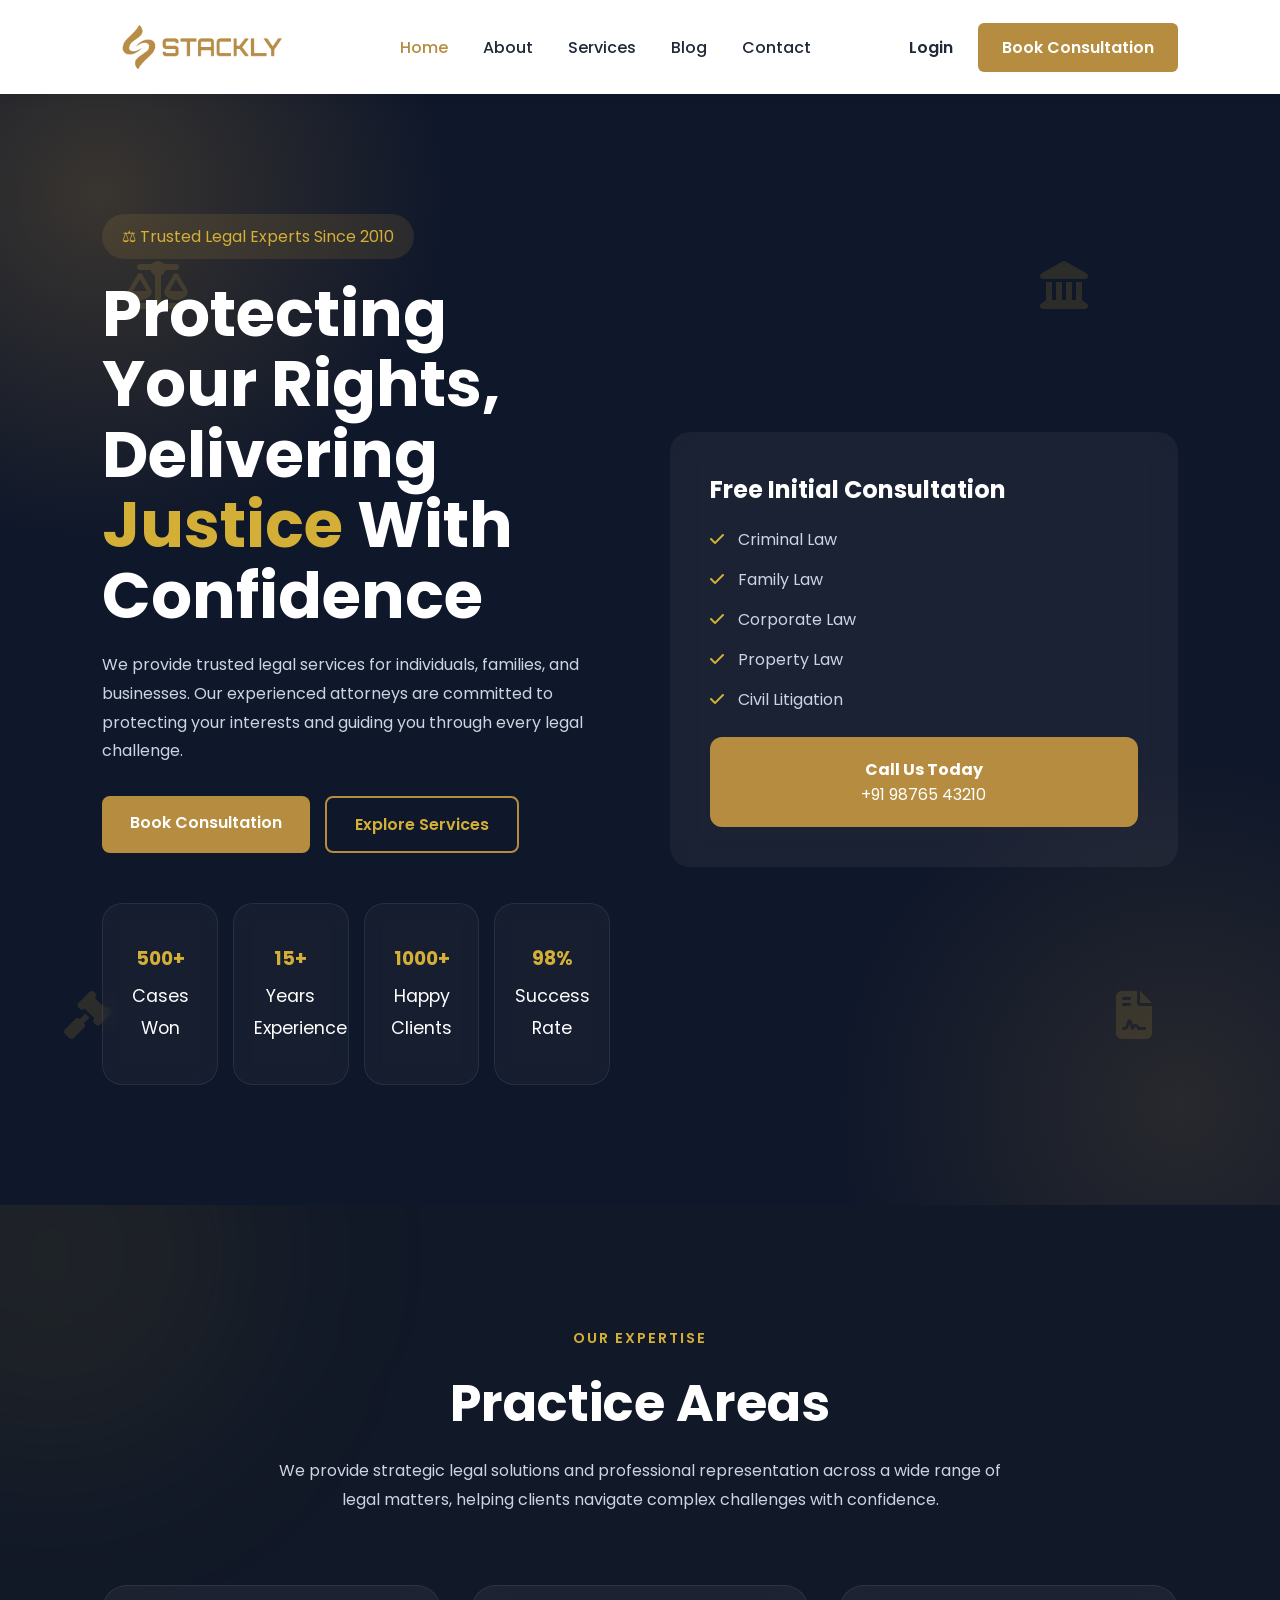
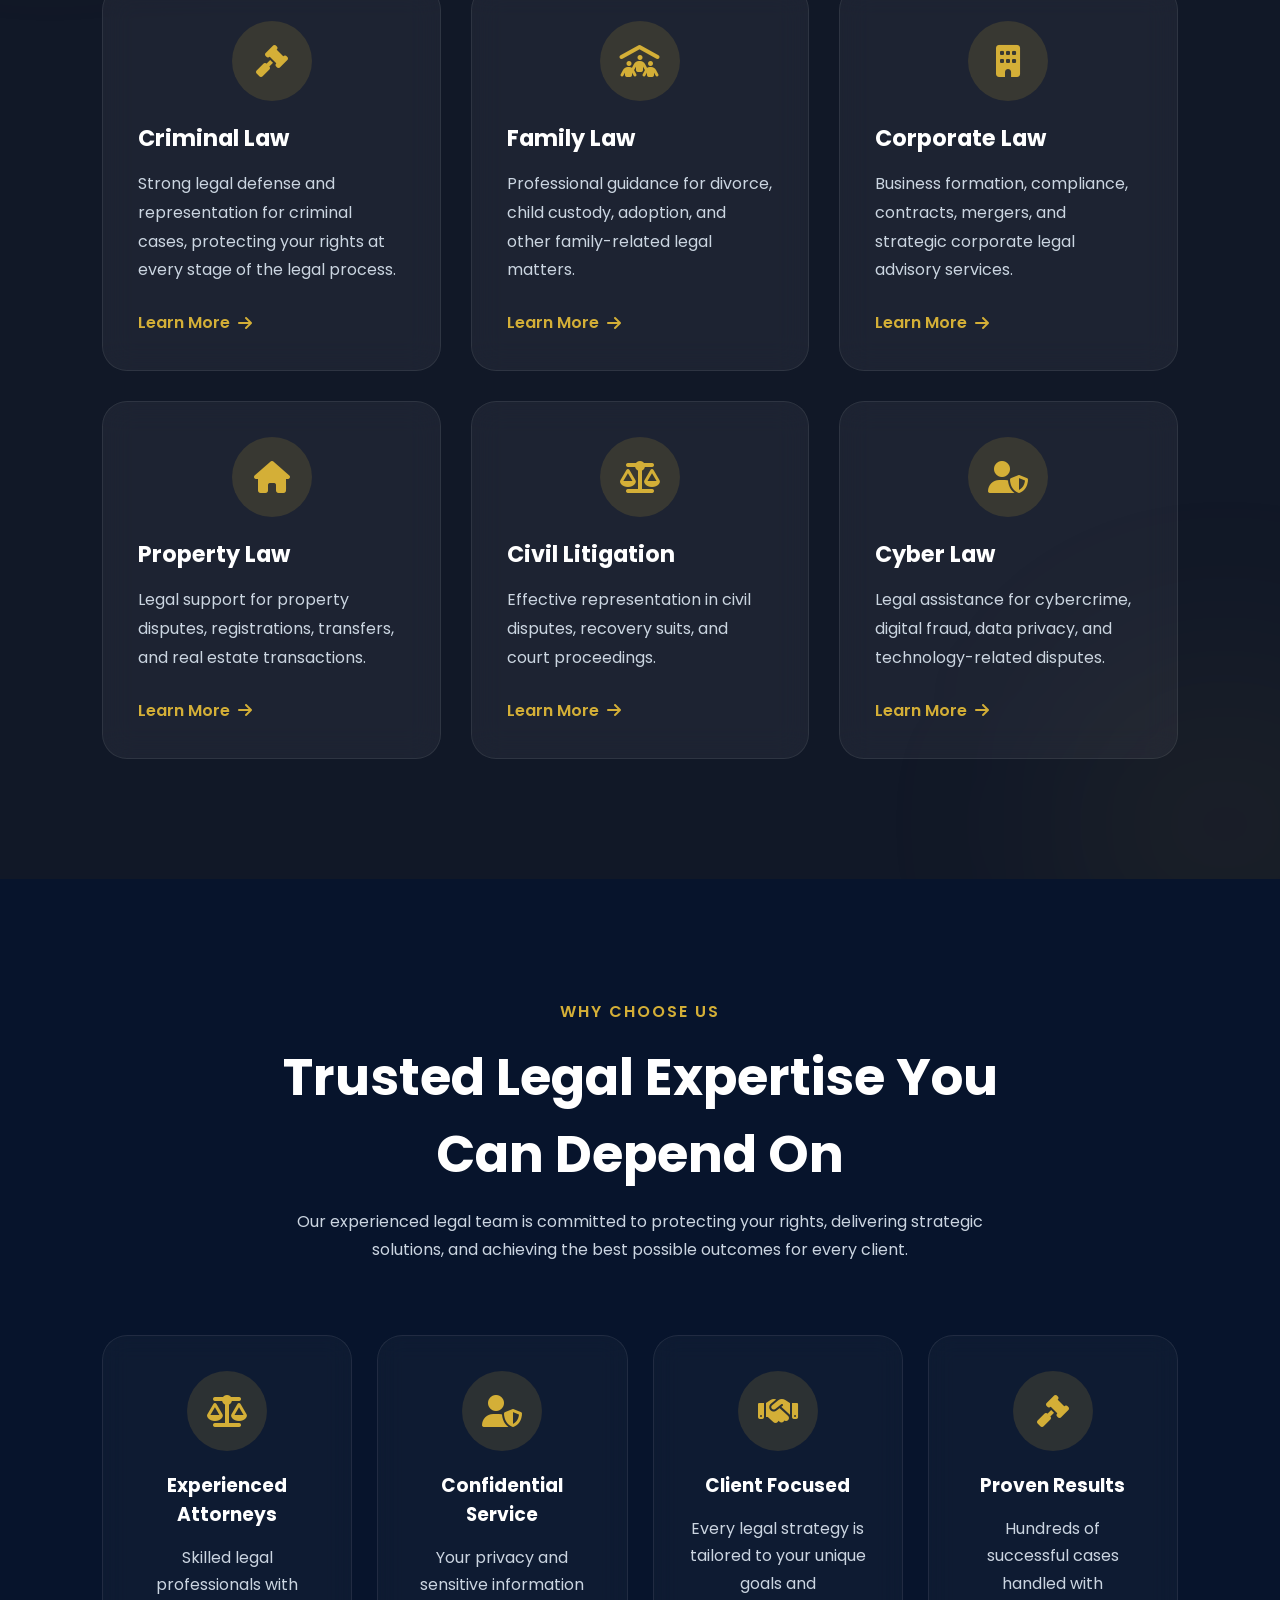
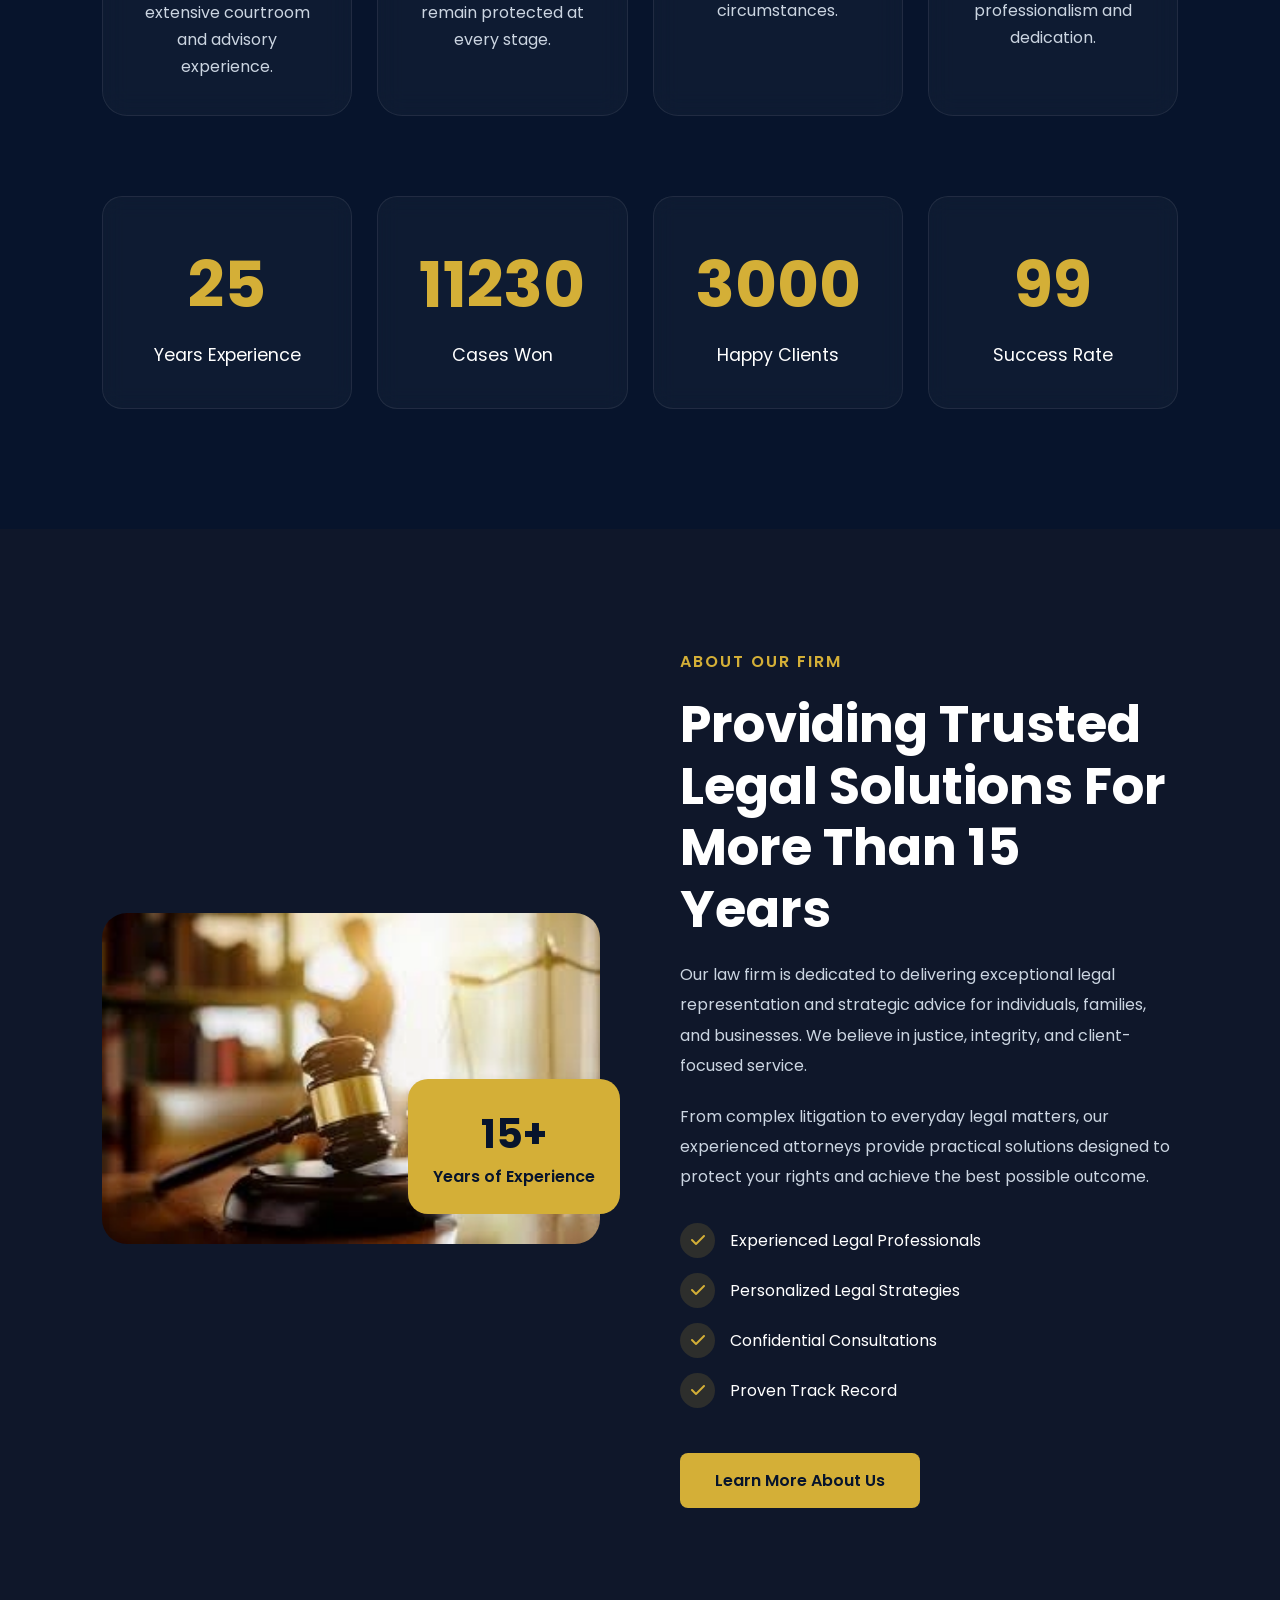
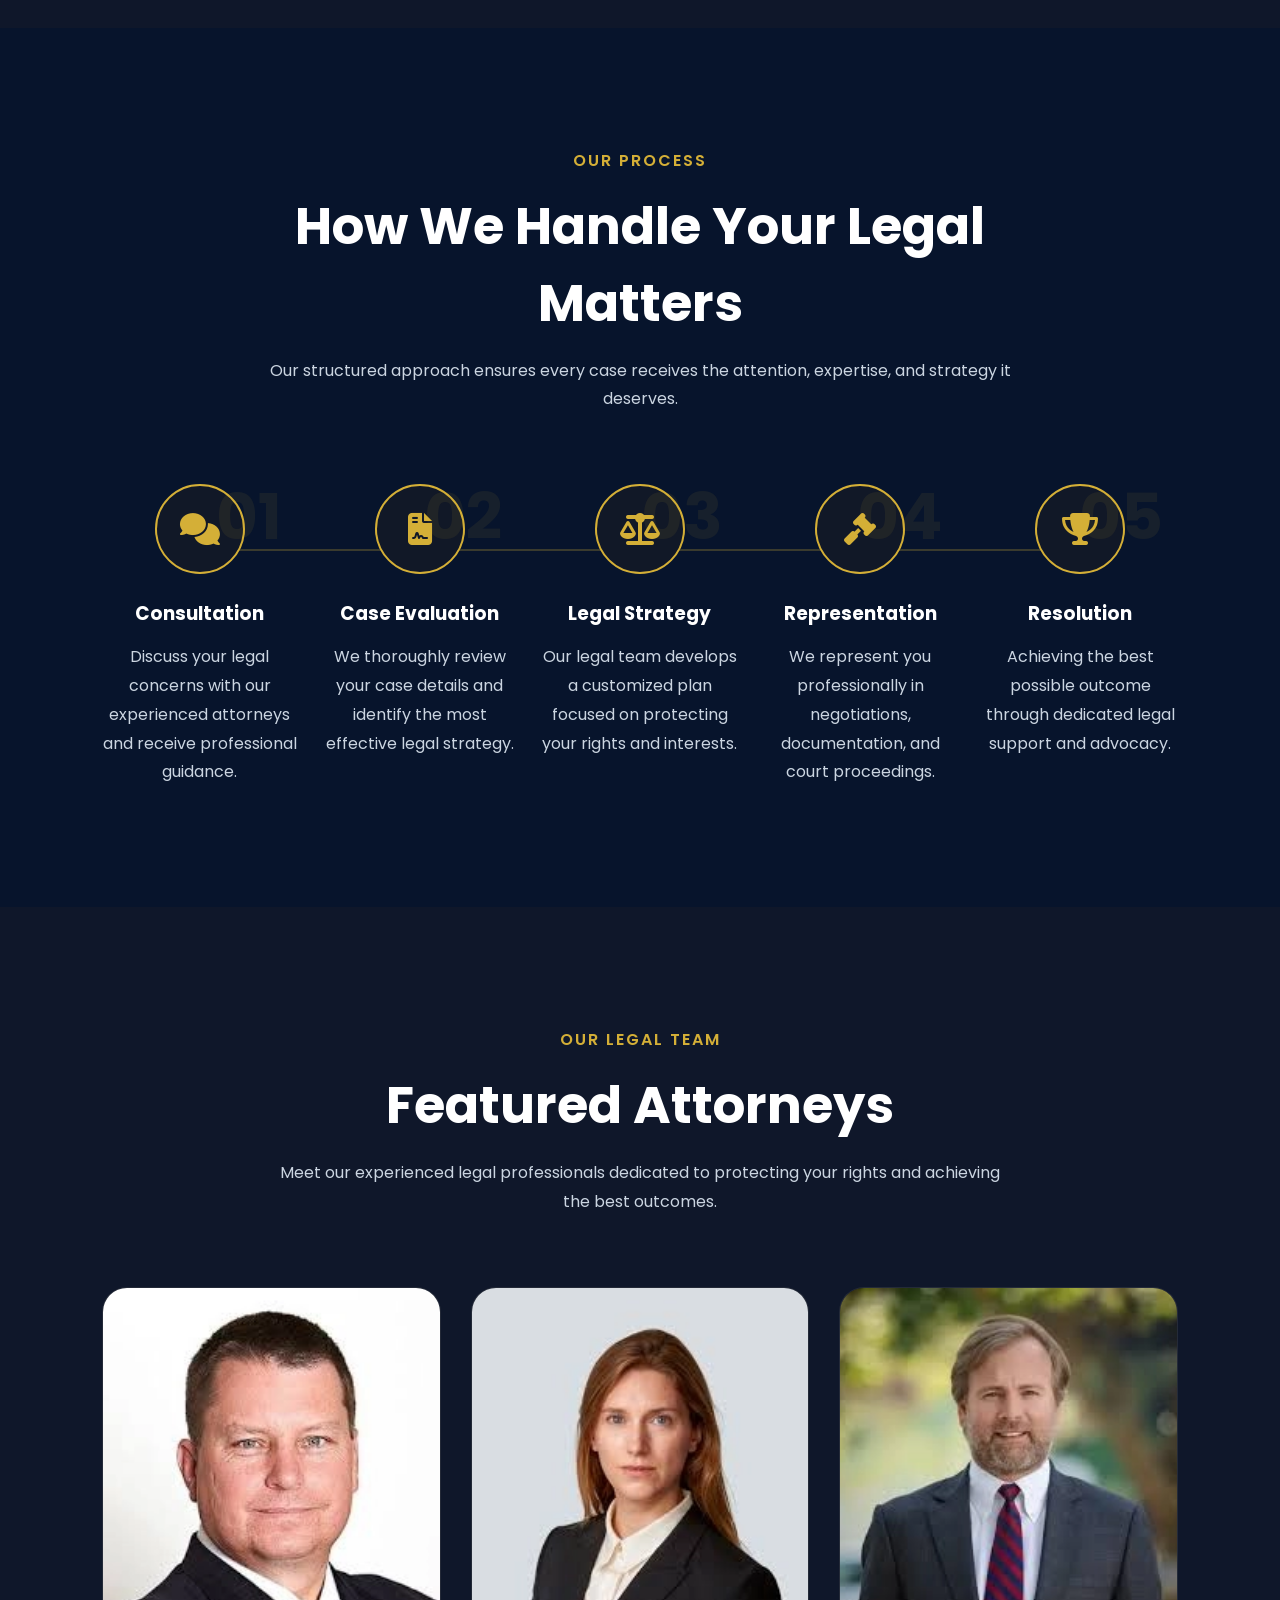
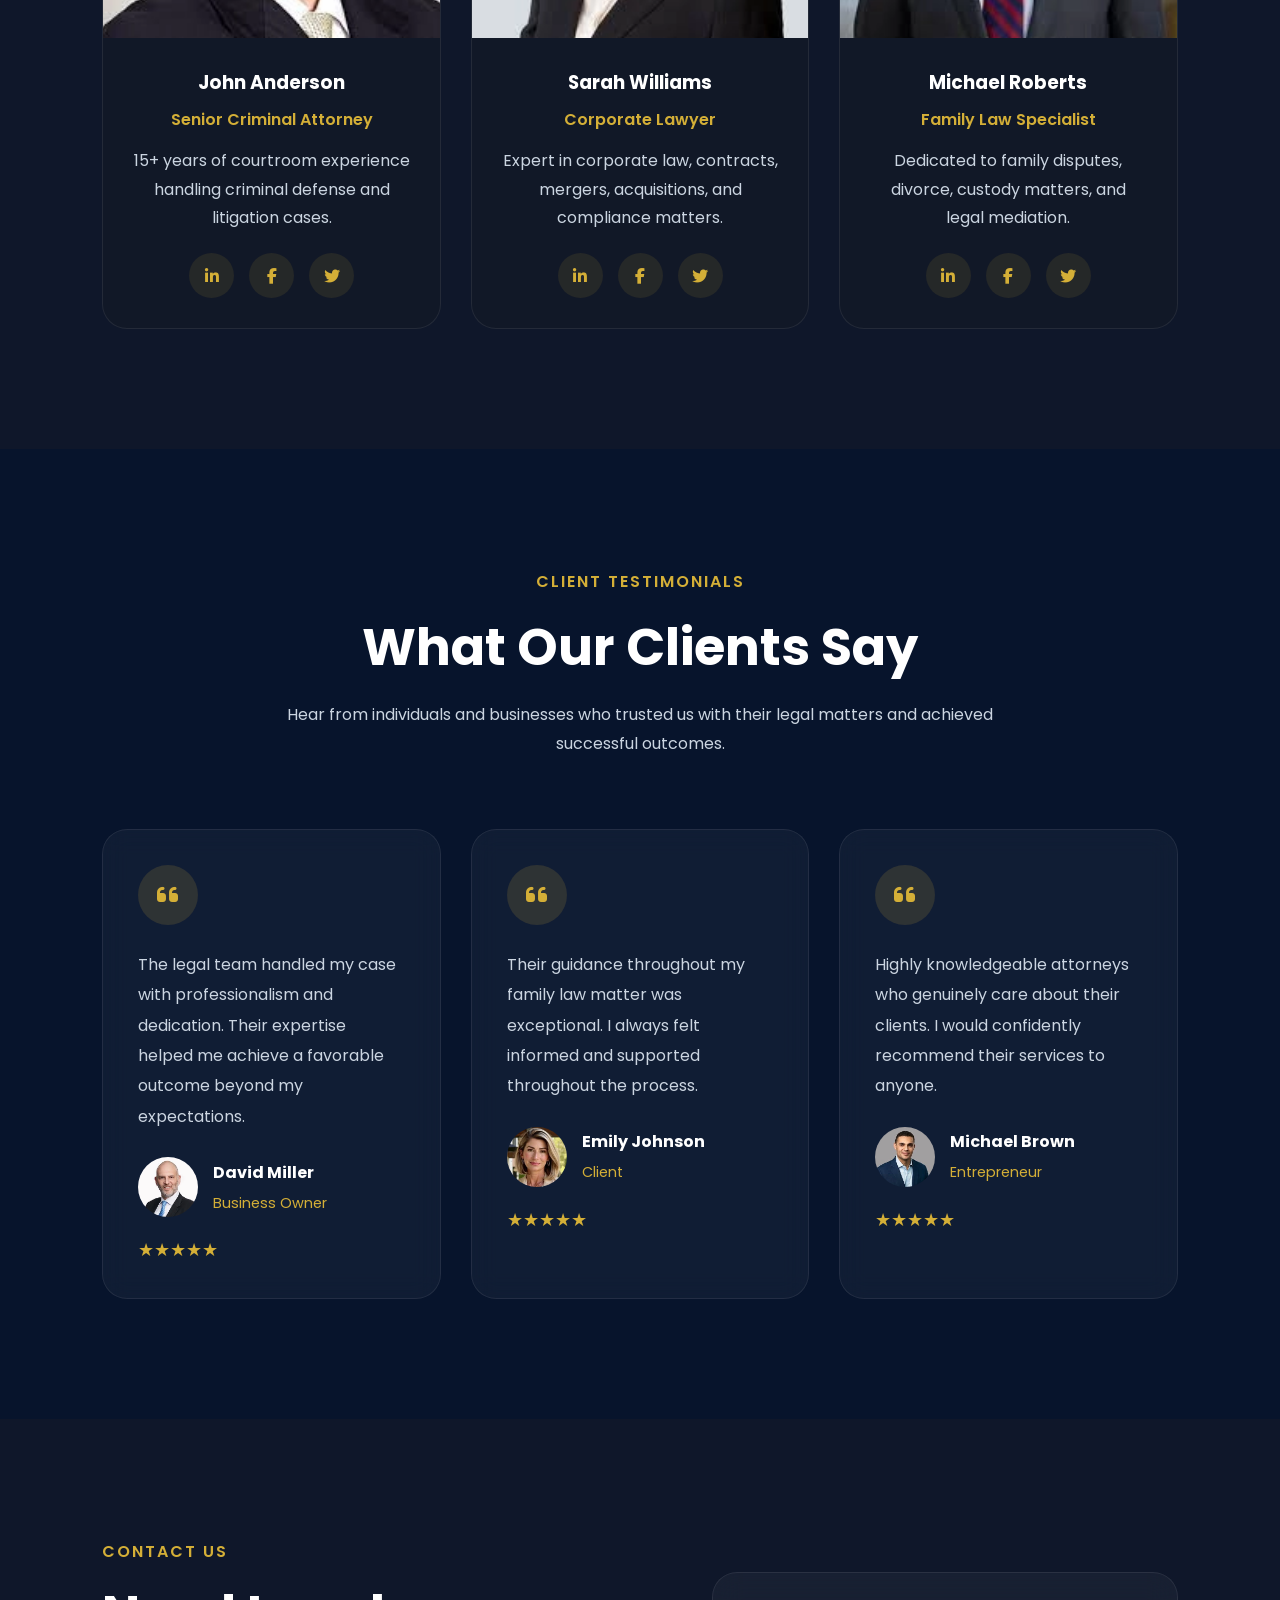
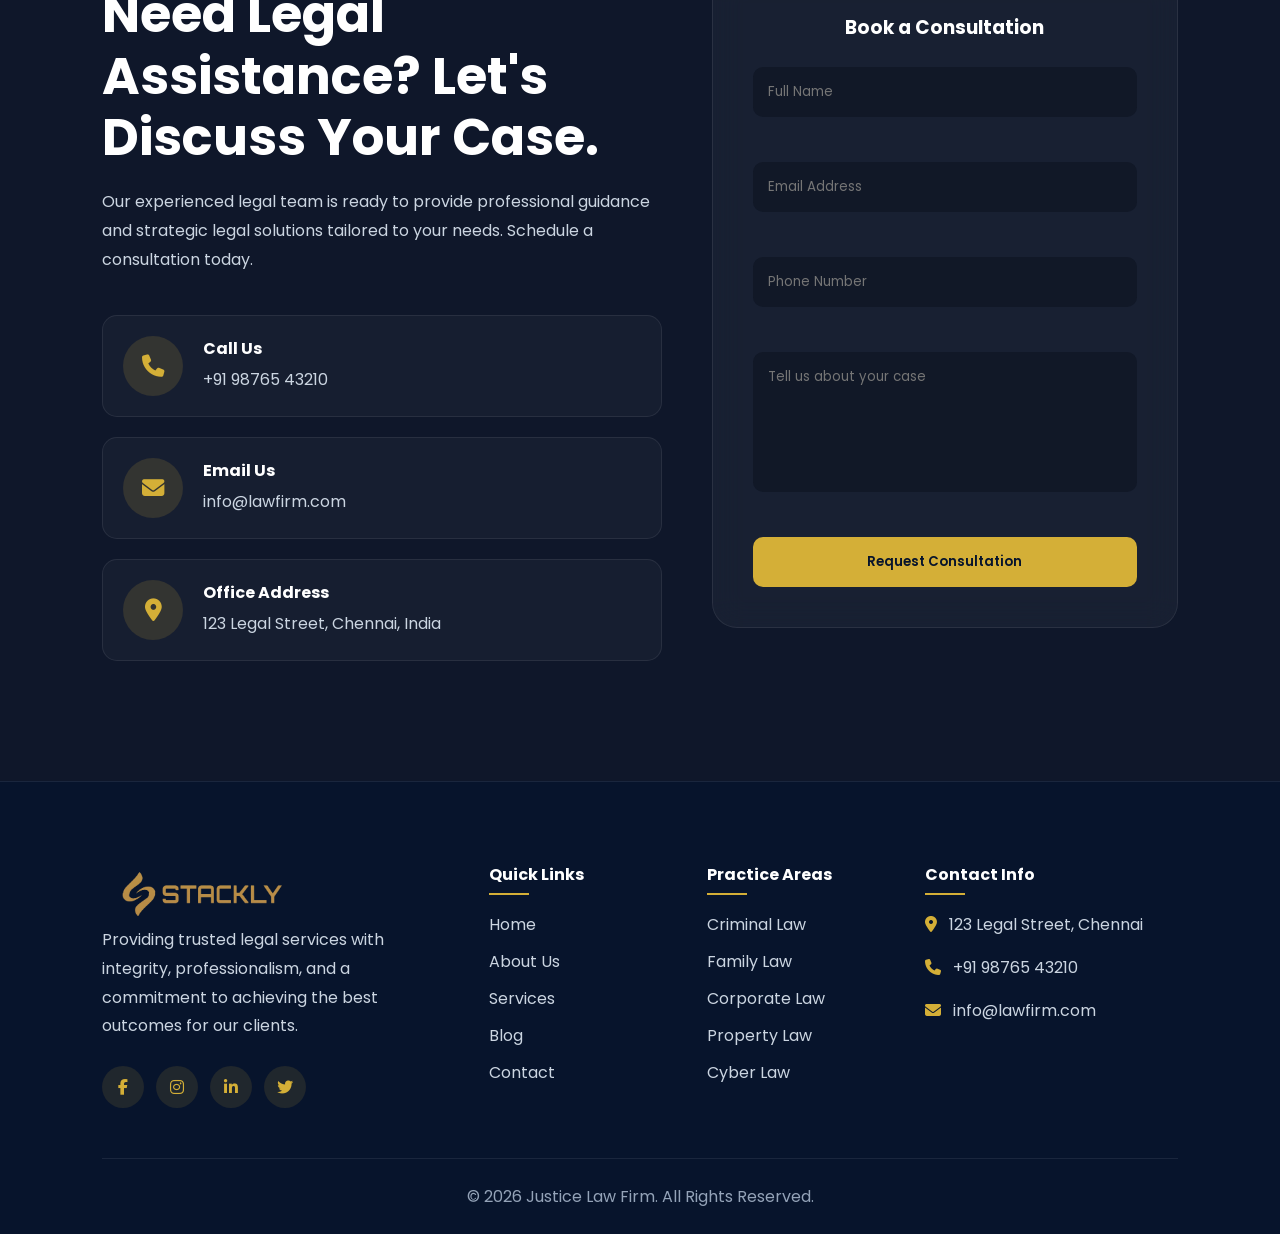
==== commit e276cb9d: "Law services" ====
--- a/index.html
+++ b/index.html
@@ -4,7 +4,7 @@
 <head>
     <meta charset="UTF-8">
     <meta name="viewport" content="width=device-width, initial-scale=1.0">
-    <title>Law Services Navbar</title>
+    <title>Law Services</title>
     <link rel="stylesheet" href="style.css">
     <link rel="stylesheet" href="shared.css">
     <link rel="stylesheet" href="https://cdnjs.cloudflare.com/ajax/libs/font-awesome/6.7.2/css/all.min.css">
@@ -19,10 +19,10 @@
 <body>
 
     <nav class="navbar">
-
-        <div class="logo-container">
+        
+        <a href="index.html" class="logo-container">
             <img src="./asset/logo (2).webp" alt="Company Logo" class="logo-img">
-        </div>
+        </a>
 
         <ul class="nav-links">
             <li><a href="index.html" class="active">Home</a></li>
@@ -764,8 +764,6 @@
 
         <div class="footer-container">
 
-            <!-- Company Info -->
-
             <div class="footer-column">
 
                 <div class="logo-container">
@@ -800,23 +798,21 @@
 
             </div>
 
-            <!-- Quick Links -->
 
             <div class="footer-column">
 
                 <h4>Quick Links</h4>
 
                 <ul>
-                    <li><a href="404.html">Home</a></li>
-                    <li><a href="404.html">About Us</a></li>
-                    <li><a href="404.html">Practice Areas</a></li>
-                    <li><a href="404.html">Attorneys</a></li>
-                    <li><a href="404.html">Contact</a></li>
+                    <li><a href="index.html">Home</a></li>
+                    <li><a href="about.html">About Us</a></li>
+                    <li><a href="services.html">Services</a></li>
+                    <li><a href="blog.html">Blog</a></li>
+                    <li><a href="contact.html">Contact</a></li>
                 </ul>
 
             </div>
 
-            <!-- Services -->
 
             <div class="footer-column">
 
@@ -832,7 +828,6 @@
 
             </div>
 
-            <!-- Contact -->
 
             <div class="footer-column">
 
@@ -857,7 +852,6 @@
 
         </div>
 
-        <!-- Bottom Footer -->
 
         <div class="footer-bottom">
 
@@ -898,8 +892,6 @@
 
             let isValid = true;
 
-            // Name
-
             if (fullName.value.trim() === "") {
 
                 fullName.classList.add("error");
@@ -909,7 +901,6 @@
                 isValid = false;
             }
 
-            // Email
 
             const emailPattern =
                 /^[^\s@]+@[^\s@]+\.[^\s@]+$/;
@@ -931,7 +922,6 @@
                 isValid = false;
             }
 
-            // Phone
 
             const phonePattern = /^[0-9]{10}$/;
 
@@ -952,7 +942,6 @@
                 isValid = false;
             }
 
-            // Message
 
             if (message.value.trim() === "") {
 
--- a/style.css
+++ b/style.css
@@ -4,7 +4,7 @@
        box-sizing: border-box;
        font-family: Arial, sans-serif;
    }
- 
+
 
    * {
        margin: 0;
@@ -381,7 +381,6 @@
        transform: translateX(6px);
    }
 
-   /* Scroll Animation */
 
    .reveal {
        opacity: 0;
@@ -418,7 +417,6 @@
        transition-delay: .6s;
    }
 
-   /* Tablet */
 
    @media(max-width:992px) {
 
@@ -427,7 +425,6 @@
        }
    }
 
-   /* Mobile */
 
    @media(max-width:768px) {
 
@@ -533,7 +530,6 @@
        line-height: 1.7;
    }
 
-   /* Stats */
 
    .stats-section {
        display: grid;
@@ -583,7 +579,6 @@
        font-size: 1.1rem;
    }
 
-   /* Scroll Animation */
 
    .reveal {
        opacity: 0;
@@ -596,7 +591,6 @@
        transform: translateY(0);
    }
 
-   /* Tablet */
 
    @media(max-width:992px) {
 
@@ -609,7 +603,6 @@
        }
    }
 
-   /* Mobile */
 
    @media(max-width:768px) {
 
@@ -744,7 +737,6 @@
        transform: translateY(-5px);
    }
 
-   /* Scroll Animation */
 
    .reveal {
        opacity: 0;
@@ -757,7 +749,6 @@
        transform: translateY(0);
    }
 
-   /* Tablet */
 
    @media(max-width:992px) {
 
@@ -770,7 +761,6 @@
        }
    }
 
-   /* Mobile */
 
    @media(max-width:768px) {
 
@@ -893,7 +883,6 @@
        line-height: 1.8;
    }
 
-   /* Tablet */
 
    @media(max-width:992px) {
 
@@ -906,7 +895,6 @@
        }
    }
 
-   /* Mobile */
 
    @media(max-width:768px) {
 
@@ -1035,7 +1023,6 @@
        color: #07142c;
    }
 
-   /* Tablet */
 
    @media(max-width:992px) {
 
@@ -1044,7 +1031,6 @@
        }
    }
 
-   /* Mobile */
 
    @media(max-width:768px) {
 
@@ -1162,7 +1148,6 @@
        font-size: 1.1rem;
    }
 
-   /* Tablet */
 
    @media(max-width:992px) {
 
@@ -1171,7 +1156,6 @@
        }
    }
 
-   /* Mobile */
 
    @media(max-width:768px) {
 
@@ -1456,7 +1440,6 @@
        color: #94a3b8;
    }
 
-   /* Tablet */
 
    @media(max-width:992px) {
 
@@ -1466,7 +1449,6 @@
 
    }
 
-   /* Mobile */
 
    @media(max-width:768px) {
 
--- a/shared.css
+++ b/shared.css
@@ -48,7 +48,7 @@
        cursor: pointer;
    }
 
-   /* Center Menu */
+   
    .nav-links {
        display: flex;
        list-style: none;
@@ -66,7 +66,6 @@
        color: #b68d40;
    }
 
-   /* Right Side */
    .nav-right {
        display: flex;
        align-items: center;
@@ -80,8 +79,8 @@
        transition: all 0.4s cubic-bezier(0.165, 0.84, 0.44, 1);
    }
 
-   .login-btn:hover{
-    color: #b68d40;
+   .login-btn:hover {
+       color: #b68d40;
    }
 
    .consult-btn {
@@ -98,7 +97,7 @@
        background: #97712d;
    }
 
-   /* Hamburger */
+  
    .menu-toggle {
        display: none;
        font-size: 28px;
@@ -110,7 +109,7 @@
        color: #b68d40;
    }
 
-   /* Mobile Menu */
+  
    @media(max-width: 992px) {
 
        .menu-toggle {
@@ -145,4 +144,44 @@
        .nav-right.active {
            left: 0;
        }
+   }
+
+   .btn {
+       background: var(--primary-color);
+       color: white;
+       border: none;
+       border-radius: 8px;
+       font-weight: 600;
+       text-decoration: none;
+       display: inline-flex;
+       align-items: center;
+       gap: 8px;
+       padding: 10px 20px;
+       font-size: 15px;
+       transition: 0.3s;
+       white-space: nowrap;
+       cursor: pointer;
+   }
+
+   .btn:hover {
+       background: var(--primary-dark);
+       transform: translateY(-2px);
+   }
+
+   .btn-primary,
+   .btn-secondary {
+       text-decoration: none;
+       padding: 14px 28px;
+       border-radius: 8px;
+       font-weight: 600;
+   }
+
+   .btn-primary {
+       background: #b68d40;
+       color: #fff;
+   }
+
+   .btn-secondary {
+       border: 2px solid #b68d40;
+       color: #d4af37;
    }
